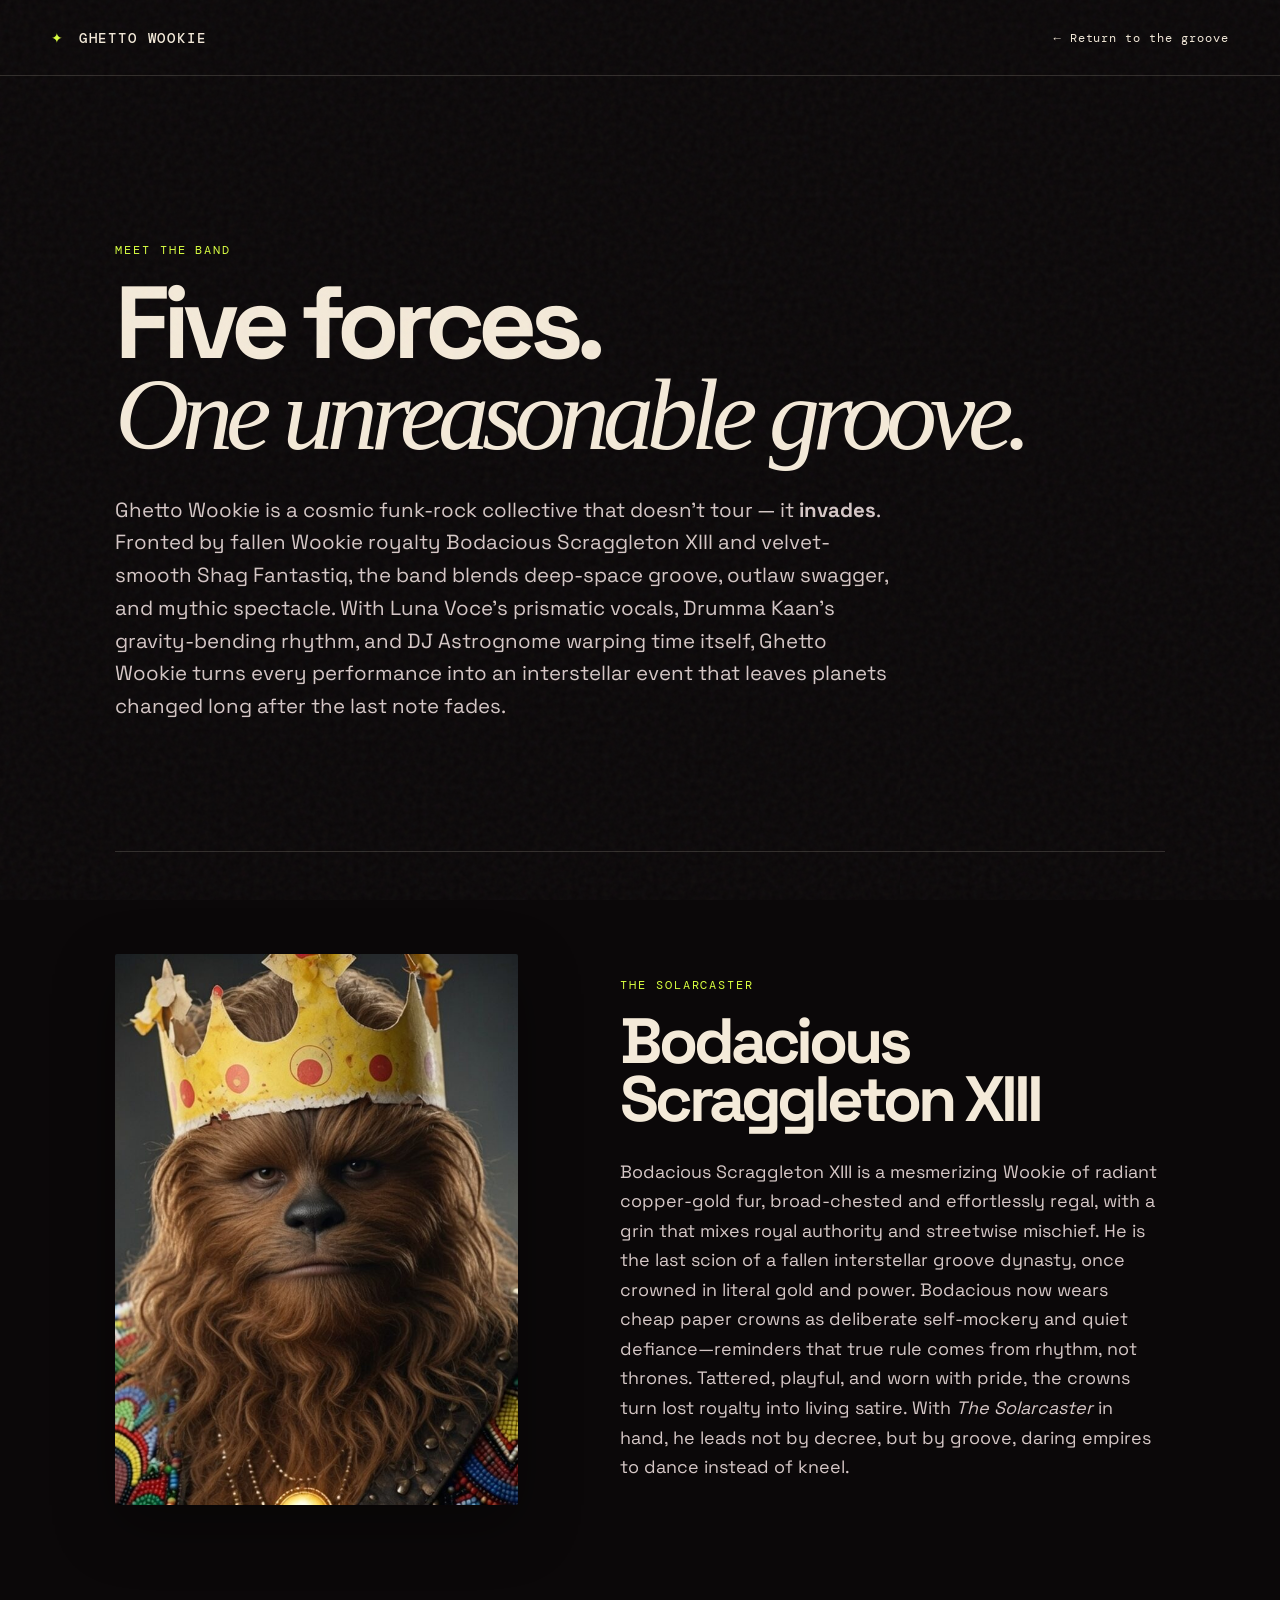
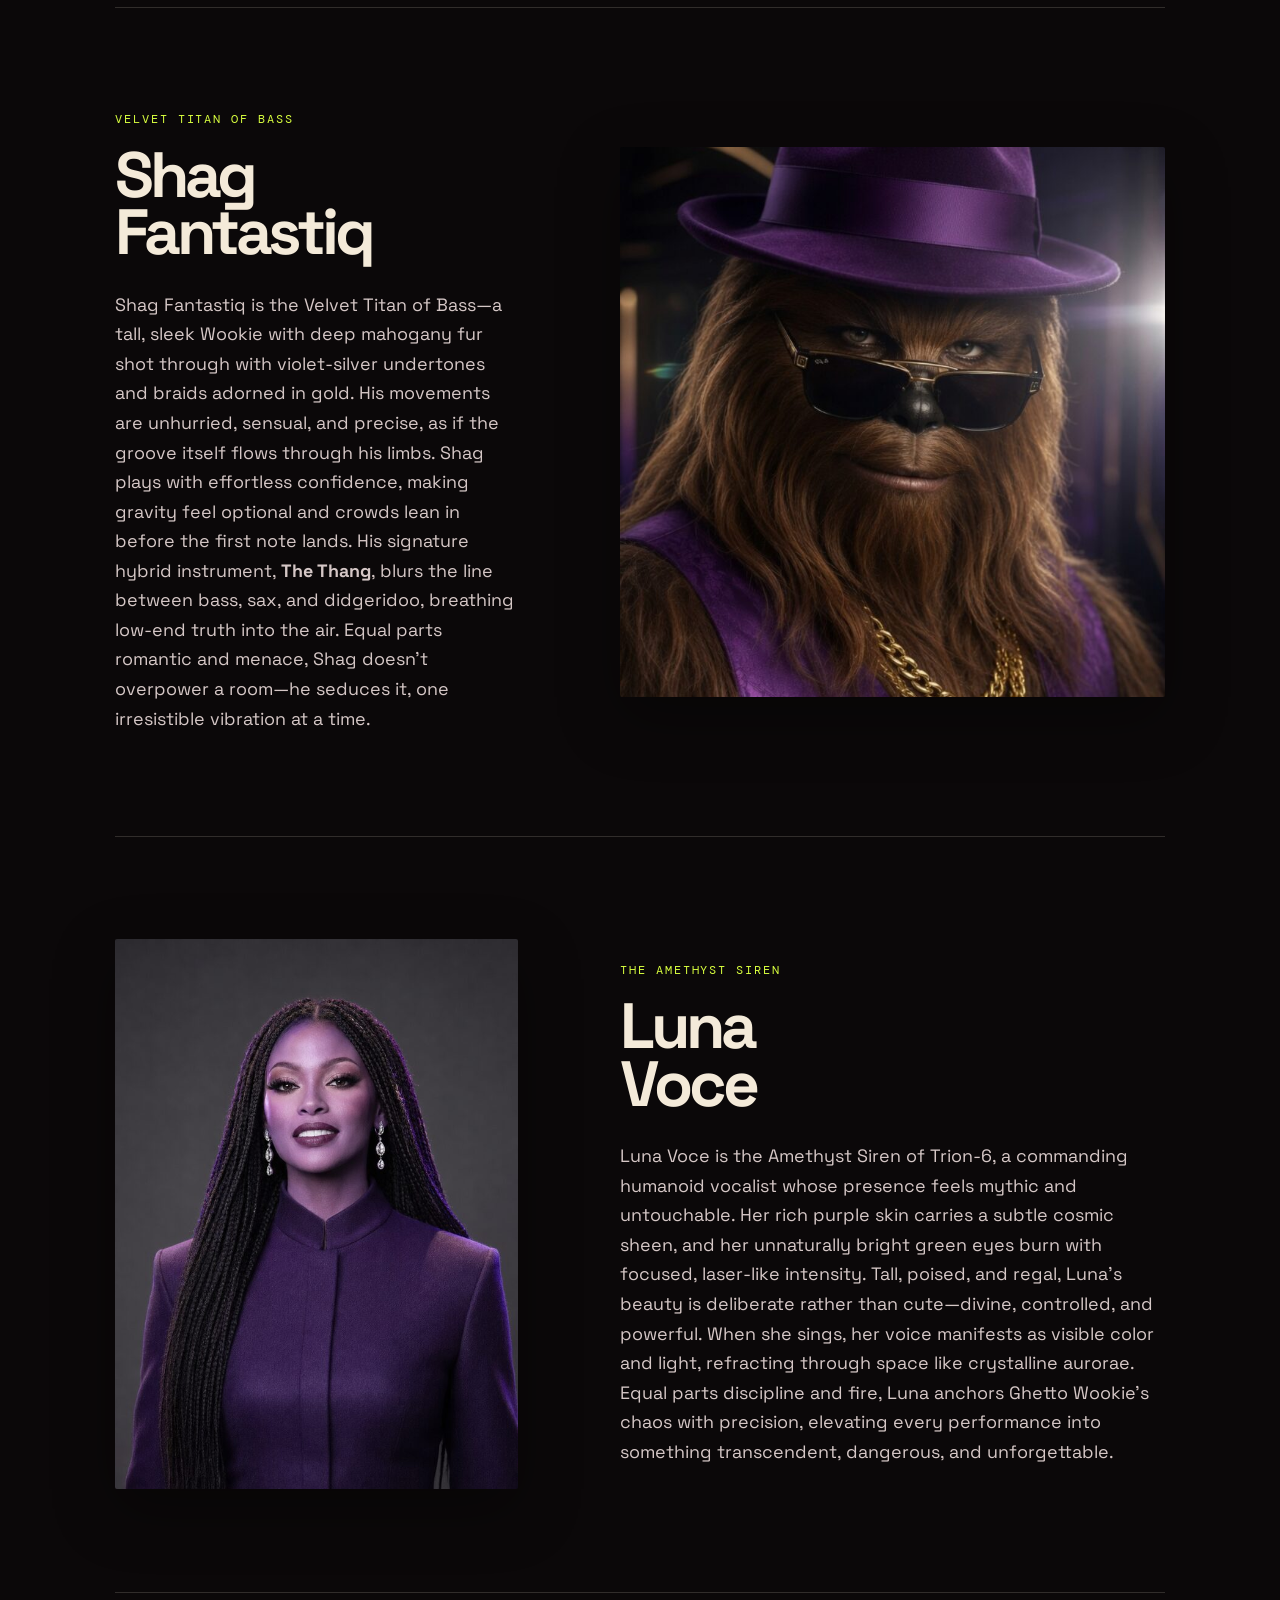
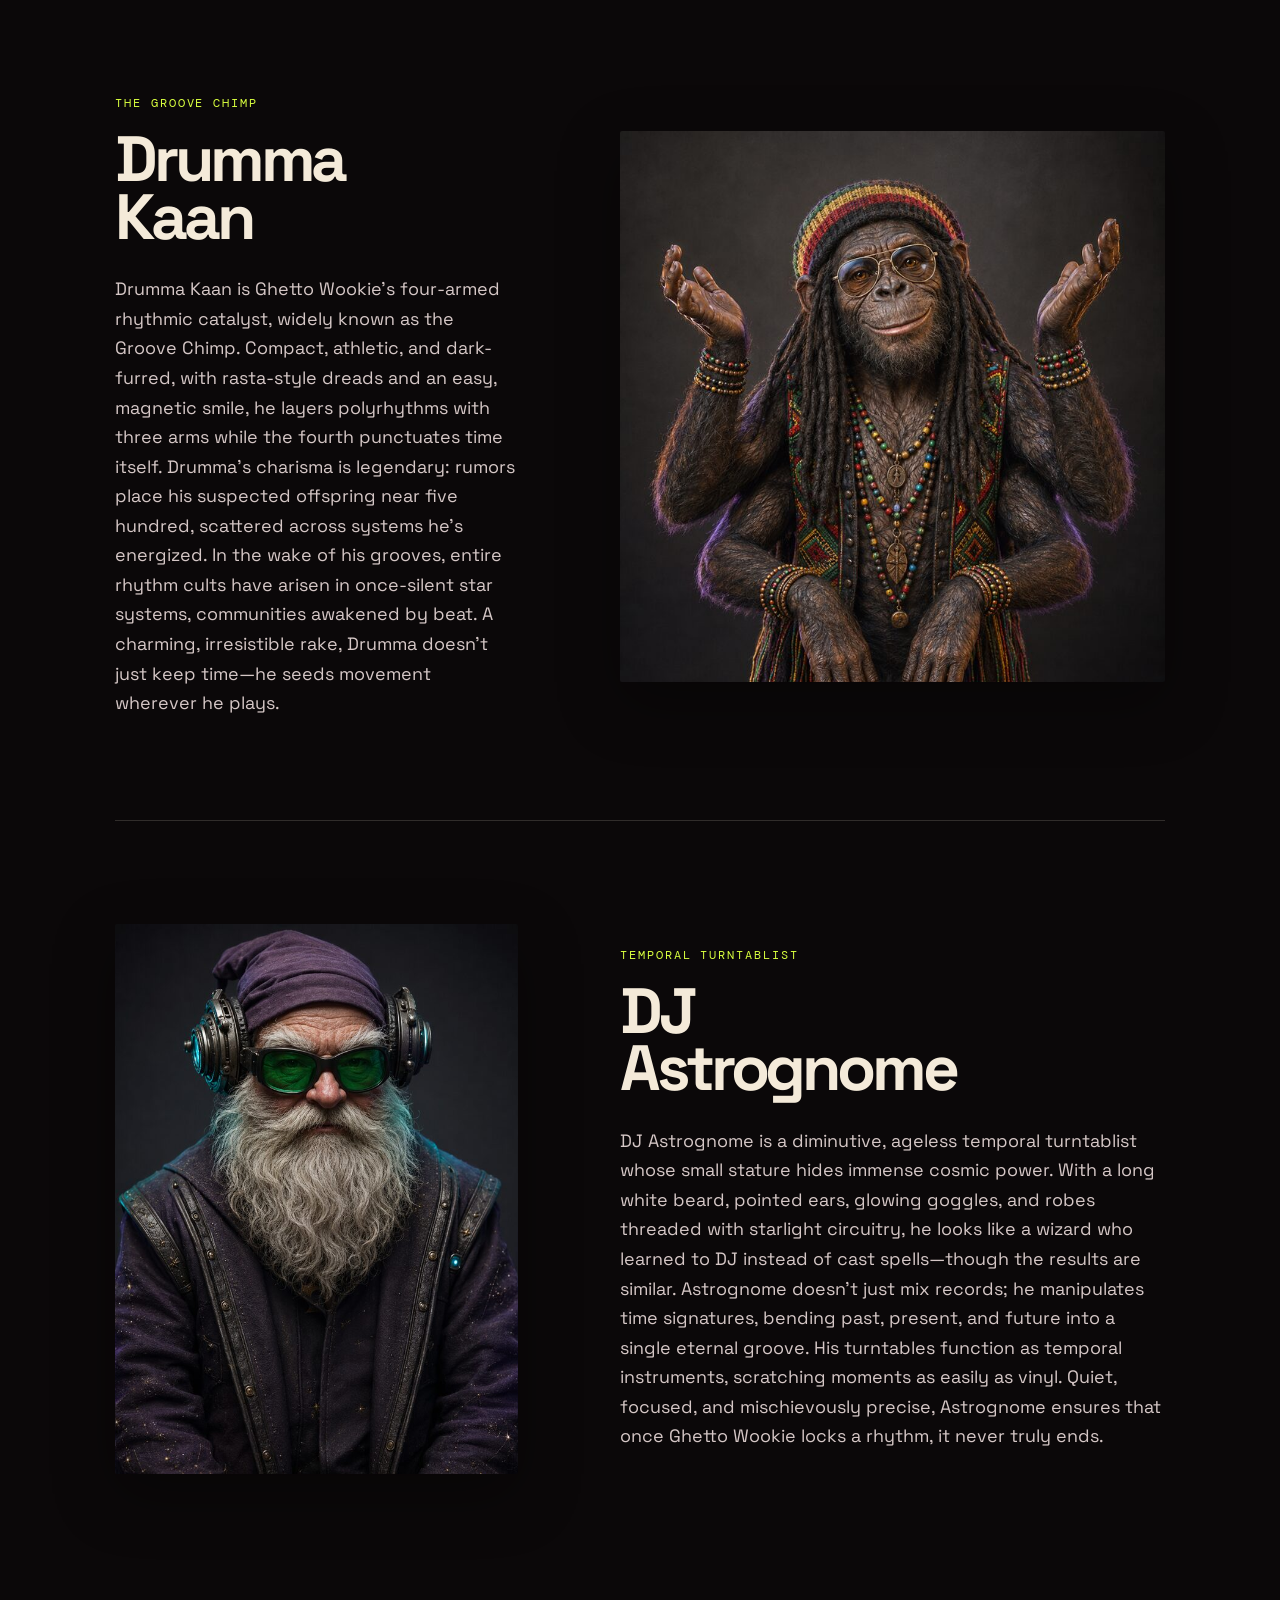
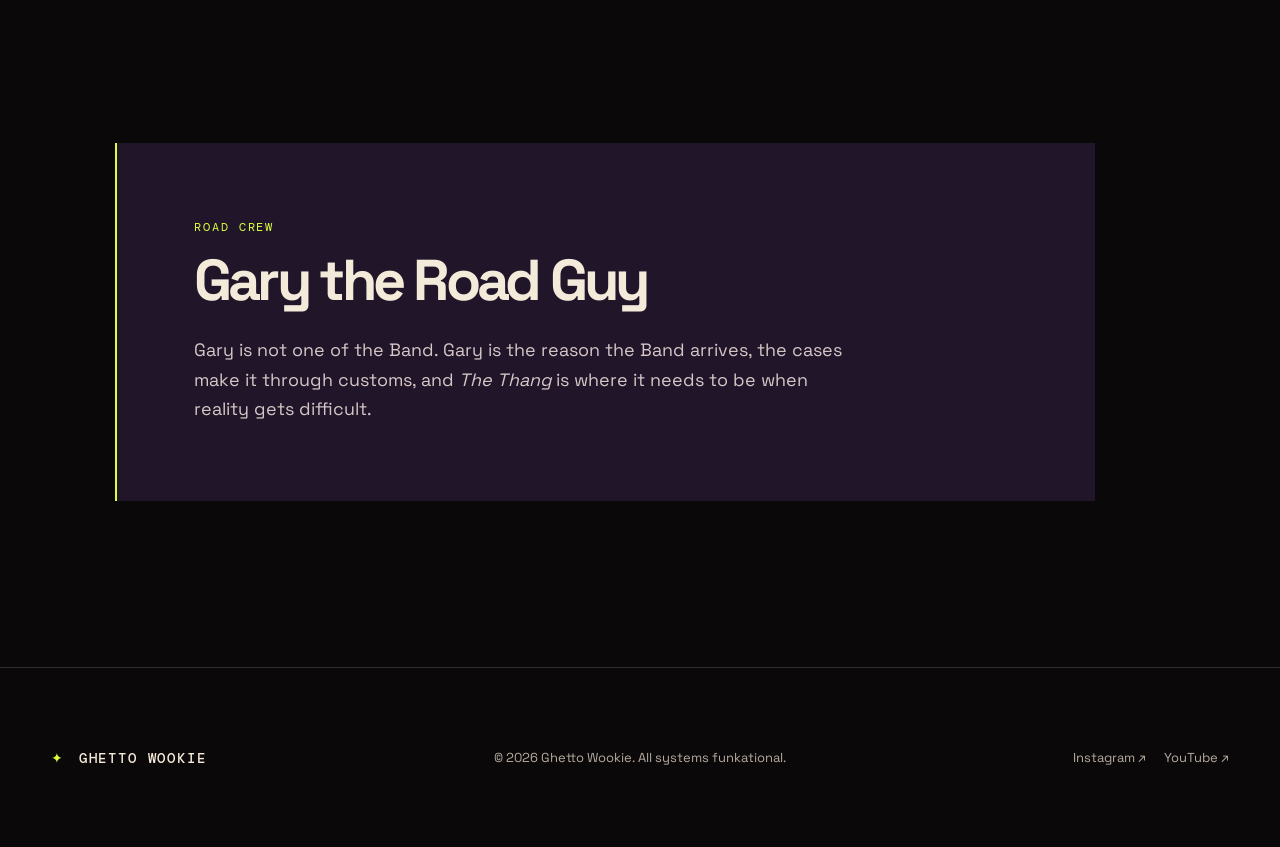
==== about.html @ 82973c7d "Correct The Band terminology on biography page" ====
<!doctype html>
<html lang="en">
<head>
  <meta charset="utf-8">
  <meta name="viewport" content="width=device-width, initial-scale=1">
  <title>Meet the Band | Ghetto Wookie</title>
  <meta name="description" content="The beings, grooves, and improbable logistics behind Ghetto Wookie.">
  <link rel="preconnect" href="https://fonts.googleapis.com">
  <link rel="preconnect" href="https://fonts.gstatic.com" crossorigin>
  <link href="https://fonts.googleapis.com/css2?family=DM+Mono:wght@400;500&family=Space+Grotesk:wght@400;500;600;700&display=swap" rel="stylesheet">
  <link rel="stylesheet" href="css/site.css?v=10">
</head>
<body class="about-page">
  <div class="grain" aria-hidden="true"></div>
  <header class="site-header site-header-solid">
    <a class="wordmark" href="index.html" aria-label="Ghetto Wookie home"><span class="wordmark-star">✦</span> GHETTO WOOKIE</a>
    <a class="back-home" href="index.html">← Return to the groove</a>
  </header>
  <main>
    <section class="about-hero">
      <p class="eyebrow">MEET THE BAND</p>
      <h1>Five forces.<br><em>One unreasonable groove.</em></h1>
      <p>Ghetto Wookie is a cosmic funk-rock collective that doesn’t tour — it <strong>invades</strong>. Fronted by fallen Wookie royalty Bodacious Scraggleton XIII and velvet-smooth Shag Fantastiq, the band blends deep-space groove, outlaw swagger, and mythic spectacle. With Luna Voce’s prismatic vocals, Drumma Kaan’s gravity-bending rhythm, and DJ Astrognome warping time itself, Ghetto Wookie turns every performance into an interstellar event that leaves planets changed long after the last note fades.</p>
    </section>

    <section class="bio-list" aria-label="Band member biographies">
      <article id="bo" class="bio bio-bo">
        <div class="bio-photo" role="img" aria-label="Bodacious Scraggleton XIII"></div>
        <div class="bio-copy"><p class="eyebrow">THE SOLARCASTER</p><h2>Bodacious<br>Scraggleton XIII</h2><p>Bodacious Scraggleton XIII is a mesmerizing Wookie of radiant copper-gold fur, broad-chested and effortlessly regal, with a grin that mixes royal authority and streetwise mischief. He is the last scion of a fallen interstellar groove dynasty, once crowned in literal gold and power. Bodacious now wears cheap paper crowns as deliberate self-mockery and quiet defiance—reminders that true rule comes from rhythm, not thrones. Tattered, playful, and worn with pride, the crowns turn lost royalty into living satire. With <em>The Solarcaster</em> in hand, he leads not by decree, but by groove, daring empires to dance instead of kneel.</p></div>
      </article>
      <article id="shag" class="bio bio-shag">
        <div class="bio-photo" role="img" aria-label="Shag Fantastiq"></div>
        <div class="bio-copy"><p class="eyebrow">VELVET TITAN OF BASS</p><h2>Shag<br>Fantastiq</h2><p>Shag Fantastiq is the Velvet Titan of Bass—a tall, sleek Wookie with deep mahogany fur shot through with violet-silver undertones and braids adorned in gold. His movements are unhurried, sensual, and precise, as if the groove itself flows through his limbs. Shag plays with effortless confidence, making gravity feel optional and crowds lean in before the first note lands. His signature hybrid instrument, <strong>The Thang</strong>, blurs the line between bass, sax, and didgeridoo, breathing low-end truth into the air. Equal parts romantic and menace, Shag doesn’t overpower a room—he seduces it, one irresistible vibration at a time.</p></div>
      </article>
      <article id="luna" class="bio bio-luna">
        <div class="bio-photo" role="img" aria-label="Luna Voce"></div>
        <div class="bio-copy"><p class="eyebrow">THE AMETHYST SIREN</p><h2>Luna<br>Voce</h2><p>Luna Voce is the Amethyst Siren of Trion-6, a commanding humanoid vocalist whose presence feels mythic and untouchable. Her rich purple skin carries a subtle cosmic sheen, and her unnaturally bright green eyes burn with focused, laser-like intensity. Tall, poised, and regal, Luna’s beauty is deliberate rather than cute—divine, controlled, and powerful. When she sings, her voice manifests as visible color and light, refracting through space like crystalline aurorae. Equal parts discipline and fire, Luna anchors Ghetto Wookie’s chaos with precision, elevating every performance into something transcendent, dangerous, and unforgettable.</p></div>
      </article>
      <article id="drumma" class="bio bio-drumma">
        <div class="bio-photo" role="img" aria-label="Drumma Kaan"></div>
        <div class="bio-copy"><p class="eyebrow">THE GROOVE CHIMP</p><h2>Drumma<br>Kaan</h2><p>Drumma Kaan is Ghetto Wookie’s four-armed rhythmic catalyst, widely known as the Groove Chimp. Compact, athletic, and dark-furred, with rasta-style dreads and an easy, magnetic smile, he layers polyrhythms with three arms while the fourth punctuates time itself. Drumma’s charisma is legendary: rumors place his suspected offspring near five hundred, scattered across systems he’s energized. In the wake of his grooves, entire rhythm cults have arisen in once-silent star systems, communities awakened by beat. A charming, irresistible rake, Drumma doesn’t just keep time—he seeds movement wherever he plays.</p></div>
      </article>
      <article id="astrognome" class="bio bio-gnome">
        <div class="bio-photo" role="img" aria-label="DJ Astrognome"></div>
        <div class="bio-copy"><p class="eyebrow">TEMPORAL TURNTABLIST</p><h2>DJ<br>Astrognome</h2><p>DJ Astrognome is a diminutive, ageless temporal turntablist whose small stature hides immense cosmic power. With a long white beard, pointed ears, glowing goggles, and robes threaded with starlight circuitry, he looks like a wizard who learned to DJ instead of cast spells—though the results are similar. Astrognome doesn’t just mix records; he manipulates time signatures, bending past, present, and future into a single eternal groove. His turntables function as temporal instruments, scratching moments as easily as vinyl. Quiet, focused, and mischievously precise, Astrognome ensures that once Ghetto Wookie locks a rhythm, it never truly ends.</p></div>
      </article>
    </section>

    <section id="gary" class="gary-note"><p class="eyebrow">ROAD CREW</p><h2>Gary the Road Guy</h2><p>Gary is not one of the Band. Gary is the reason the Band arrives, the cases make it through customs, and <em>The Thang</em> is where it needs to be when reality gets difficult.</p></section>
  </main>
  <footer><a class="wordmark" href="index.html"><span class="wordmark-star">✦</span> GHETTO WOOKIE</a><p>© 2026 Ghetto Wookie. All systems funkational.</p><div><a href="https://www.instagram.com/ghettowookie/" target="_blank" rel="noreferrer">Instagram ↗</a><a href="https://www.youtube.com/channel/UCMTA7sQMYckZrdn3FC0UUag" target="_blank" rel="noreferrer">YouTube ↗</a></div></footer>
</body></html>
---- css/site.css ----
:root{--ink:#0b0809;--cream:#f4ead9;--acid:#d9ff3f;--violet:#9d64ff;--lilac:#cbb7ed;--gold:#efb73f;--muted:#b5aa9f}*{box-sizing:border-box}html{scroll-behavior:smooth}body{margin:0;background:var(--ink);color:var(--cream);font-family:"Space Grotesk",sans-serif}.grain{position:fixed;inset:0;pointer-events:none;z-index:20;opacity:.13;background-image:url("data:image/svg+xml,%3Csvg viewBox='0 0 180 180' xmlns='http://www.w3.org/2000/svg'%3E%3Cfilter id='n'%3E%3CfeTurbulence type='fractalNoise' baseFrequency='.8' numOctaves='4' stitchTiles='stitch'/%3E%3C/filter%3E%3Crect width='100%25' height='100%25' filter='url(%23n)' opacity='.36'/%3E%3C/svg%3E")}.site-header{height:76px;display:flex;align-items:center;justify-content:space-between;padding:0 clamp(22px,4vw,70px);border-bottom:1px solid rgba(244,234,217,.16);position:absolute;z-index:5;width:100%;top:0}.wordmark{color:var(--cream);font-family:"DM Mono",monospace;font-size:14px;font-weight:500;letter-spacing:.13em;text-decoration:none;white-space:nowrap}.wordmark-star{color:var(--acid);padding-right:4px}.site-nav{display:flex;gap:clamp(18px,3vw,43px);align-items:center}.site-nav a{color:var(--cream);font-size:14px;text-decoration:none}.site-nav a:hover,.site-nav a:focus-visible,.text-link:hover{color:var(--acid)}.site-nav .nav-shop{border:1px solid rgba(244,234,217,.42);border-radius:99px;padding:9px 14px}.menu-toggle{display:none}.hero{height:min(860px,100vh);min-height:680px;position:relative;display:flex;align-items:end;overflow:hidden}.hero-image{position:absolute;inset:0;background-image:url("https://img1.wsimg.com/isteam/ip/06022377-7dc8-4758-977a-d4a525076df2/instudio.png/:/cr=t:0%25,l:0%25,w:100%25,h:100%25/rs=w:1535,m");background-size:cover;background-position:center}.hero-shadow{position:absolute;inset:0;background:linear-gradient(90deg,rgba(8,6,8,.76) 0%,rgba(8,6,8,.46) 35%,rgba(8,6,8,.16) 70%,rgba(8,6,8,.04)),linear-gradient(0deg,rgba(8,6,8,.66),transparent 58%)}.hero-copy{position:relative;z-index:1;max-width:820px;margin:0 clamp(22px,9vw,150px) clamp(100px,11vw,150px)}.eyebrow{font-family:"DM Mono",monospace;font-size:12px;letter-spacing:.16em;color:var(--acid);margin:0 0 20px}.hero h1,.section h2{font-size:clamp(45px,6.2vw,96px);line-height:.94;letter-spacing:-.06em;margin:0}.hero h1 em,.section h2 em{font-family:Georgia,serif;font-weight:400;letter-spacing:-.07em}.hero-deck{max-width:500px;color:#eee3d4;font-size:clamp(16px,1.4vw,20px);line-height:1.55;margin:29px 0}.hero-actions{display:flex;gap:12px;flex-wrap:wrap}.button{font-weight:600;text-decoration:none;font-size:14px;border-radius:99px;padding:14px 21px;display:inline-flex;gap:16px;align-items:center;transition:transform .2s,background .2s}.button:hover{transform:translateY(-3px)}.button-gold{background:var(--acid);color:#101008}.button-ghost{border:1px solid rgba(244,234,217,.64);color:var(--cream)}.hero-foot{z-index:1;position:absolute;bottom:27px;left:clamp(22px,4vw,70px);right:clamp(22px,4vw,70px);font:11px "DM Mono",monospace;letter-spacing:.09em;color:#d7cabc;display:flex;justify-content:space-between}.section{padding:clamp(90px,12vw,185px) clamp(22px,9vw,150px)}.hand{background:#140d18;display:grid;grid-template-columns:minmax(250px,.75fr) minmax(450px,1.25fr);gap:clamp(50px,8vw,130px)}.section-intro{max-width:440px}.section-intro h2{font-size:clamp(43px,4.4vw,72px)}.section-intro>p:last-child{color:var(--muted);font-size:17px;line-height:1.55;margin-top:25px}.member-grid{display:grid;grid-template-columns:repeat(2,minmax(180px,1fr));gap:2px}.member{min-height:212px;padding:21px;background:#24172b;display:flex;flex-direction:column;justify-content:end;transition:background .3s,transform .3s}.member:hover{background:#59367a;transform:translateY(-5px)}.member:nth-child(2){background:#3a281c}.member:nth-child(3){background:#4b3766}.member:nth-child(4){background:#1d473d}.member:nth-child(5){background:#30274a;grid-column:span 2}.member span{font:12px "DM Mono",monospace;letter-spacing:.1em;color:var(--acid);margin-bottom:auto}.member h3{font-size:28px;line-height:.96;letter-spacing:-.055em;margin:0}.member p{margin:10px 0 0;color:#d5c7c6;font-size:14px}.invasion{display:grid;grid-template-columns:minmax(300px,1fr) minmax(300px,1fr);gap:clamp(50px,10vw,160px);align-items:center;background:#e9e2d6;color:#1a1320}.invasion .eyebrow{color:#7253a6}.invasion h2{font-size:clamp(44px,4.8vw,80px)}.invasion-copy>p{font-size:18px;line-height:1.55;max-width:510px}.invasion-art{aspect-ratio:1;background:radial-gradient(circle at center,#ad74fb 0 4%,transparent 4.4%),radial-gradient(circle at center,#1a1320 0 24%,#4b276b 24.4% 25%,transparent 25.4%),#1a1320;position:relative;border-radius:50%;display:grid;place-items:center;box-shadow:inset 0 0 0 20px #7253a6}.invasion-art span{color:var(--cream);font:700 clamp(60px,9vw,140px)/1 "DM Mono",monospace;letter-spacing:-.18em;z-index:1}.orbit{position:absolute;border:1px solid var(--acid);border-radius:50%;inset:13%;transform:rotate(-28deg)}.orbit:after{content:"";position:absolute;width:13px;height:13px;background:var(--acid);border-radius:50%;top:13%;right:3%}.orbit-two{inset:28%;transform:rotate(47deg);border-color:#f0b34c}.dates{margin:36px 0 25px;border-top:1px solid #bcb3a8}.dates div{padding:13px 0;border-bottom:1px solid #bcb3a8;display:flex;gap:25px}.dates b{font:12px "DM Mono",monospace;letter-spacing:.08em;color:#7253a6;min-width:64px}.text-link{color:inherit;font-weight:700;text-decoration:none}.text-link span{color:#7253a6;margin-left:8px}.transmission{text-align:center;background:radial-gradient(circle at 50% 0,#40215c,transparent 48%),#0b0809;padding-block:clamp(105px,15vw,220px)}.transmission blockquote{font-size:clamp(38px,5vw,79px);letter-spacing:-.06em;line-height:1;margin:0 auto 23px;max-width:1000px}.transmission blockquote em{font-family:Georgia,serif;font-weight:400}.quote-source{font:12px "DM Mono",monospace;letter-spacing:.12em;color:var(--muted);margin:0 0 37px}footer{min-height:180px;border-top:1px solid rgba(244,234,217,.16);padding:38px clamp(22px,4vw,70px);display:flex;justify-content:space-between;align-items:center;gap:20px}footer p,footer a:not(.wordmark){font-size:13px;color:var(--muted);text-decoration:none}footer div{display:flex;gap:18px}@media (max-width:760px){.site-header{height:65px}.menu-toggle{display:block;background:transparent;color:var(--cream);border:0;text-transform:uppercase;font:12px "DM Mono",monospace;letter-spacing:.1em}.site-nav{display:none;position:absolute;top:65px;left:0;right:0;padding:25px;background:#17101b;border-bottom:1px solid rgba(244,234,217,.18);flex-direction:column;align-items:flex-start;gap:22px}.site-nav.open{display:flex}.hero{min-height:640px;height:100svh}.hero-image{background-position:58% center}.hero-copy{margin-bottom:96px}.hero-foot{bottom:22px}.hero-foot span:last-child{display:none}.hand,.invasion{grid-template-columns:1fr}.member-grid{grid-template-columns:1fr 1fr}.invasion-art{width:min(83vw,420px);justify-self:center}.section{padding-block:88px}footer{align-items:flex-start;flex-direction:column;gap:11px}.hero h1{font-size:clamp(43px,12.5vw,66px)}}
/* Tighter hero for the rebuilt canonical band portrait. */
.hero{height:clamp(550px,72svh,690px);min-height:550px}.hero-copy{margin-bottom:clamp(78px,9vw,112px)}.member span{display:none}.member{justify-content:flex-end}.member h3{margin-top:auto}@media (max-width:760px){.hero{height:74svh;min-height:540px}.hero-copy{margin-bottom:80px}}

/* Magazine-portrait treatment for the Hand. Temporary source crops will be replaced by the finalized canonical portrait set. */
.member{padding:0;min-height:300px;background:#1c151e!important;overflow:hidden}.member .portrait{height:210px;background-image:linear-gradient(0deg,rgba(11,8,9,.05),rgba(11,8,9,.05)),url("https://img1.wsimg.com/isteam/ip/06022377-7dc8-4758-977a-d4a525076df2/instudio.png/:/cr=t:0%25,l:0%25,w:100%25,h:100%25/rs=w:1535,m");background-size:500% auto;background-repeat:no-repeat;border-bottom:1px solid rgba(244,234,217,.14);filter:saturate(.9) contrast(1.07);transition:transform .35s}.member:hover .portrait{transform:scale(1.035)}.member h3,.member p{padding:0 20px}.member h3{margin:18px 0 0}.member p{margin:8px 0 20px}.member-shag .portrait{background-image:linear-gradient(0deg,rgba(11,8,9,.05),rgba(11,8,9,.05)),url("../assets/images/members/shag-fantastiq.jpg");background-size:cover;background-position:center}.member-bo .portrait{background-image:linear-gradient(0deg,rgba(11,8,9,.05),rgba(11,8,9,.05)),url("../assets/images/members/bodacious-scraggleton.jpg");background-size:cover;background-position:center}.member-luna .portrait{background-image:linear-gradient(0deg,rgba(11,8,9,.05),rgba(11,8,9,.05)),url("../assets/images/members/luna-voce.jpg");background-size:cover;background-position:center}.member-drumma .portrait{background-image:linear-gradient(0deg,rgba(11,8,9,.05),rgba(11,8,9,.05)),url("../assets/images/members/drumma-kaan.jpg");background-size:cover;background-position:center}.member-gnome .portrait{background-image:linear-gradient(0deg,rgba(11,8,9,.05),rgba(11,8,9,.05)),url("../assets/images/members/dj-astrognome.jpg");background-size:cover;background-position:center}@media(max-width:760px){.member{min-height:250px}.member .portrait{height:155px}}

/* Composition refinements. */
.member .portrait{filter:saturate(.96) contrast(1.04)}.member-shag .portrait{background-position:center 35%}.member-bo .portrait{background-position:center 34%}.member-luna .portrait{background-position:center 35%}.member-drumma .portrait{background-position:center 32%}.member-gnome .portrait{background-position:center 32%}

/* Gary does not join the Hand; he keeps it moving. */
.member:nth-child(5){grid-column:span 1!important}.member-gary .portrait{background-image:linear-gradient(0deg,rgba(11,8,9,.08),rgba(11,8,9,.08)),url("../assets/images/members/gary-road-guy.jpg");background-size:cover;background-position:center 28%}

.member-grid{grid-auto-flow:row dense}

@media (min-width:761px){.member-gnome{grid-column:1;grid-row:3}.member-gary{grid-column:2;grid-row:3}}

/* Meet the Hand editorial biography page. */
.site-header-solid{position:relative;background:#0b0809}.back-home{color:var(--cream);font:12px "DM Mono",monospace;letter-spacing:.08em;text-decoration:none}.back-home:hover{color:var(--acid)}.about-page{background:#0b0809}.about-hero{padding:clamp(95px,13vw,175px) clamp(22px,9vw,150px) clamp(78px,10vw,130px);max-width:1150px}.about-hero h1{font-size:clamp(52px,8vw,124px);line-height:.88;letter-spacing:-.07em;margin:0}.about-hero h1 em{font-family:Georgia,serif;font-weight:400}.about-hero>p:last-child{max-width:780px;color:#d5c7c6;font-size:clamp(17px,1.6vw,22px);line-height:1.6;margin:34px 0 0}.bio-list{padding:0 clamp(22px,9vw,150px) clamp(90px,13vw,180px)}.bio{display:grid;grid-template-columns:minmax(260px,.85fr) minmax(300px,1.15fr);gap:clamp(40px,8vw,130px);align-items:center;padding:clamp(54px,8vw,112px) 0;border-top:1px solid rgba(244,234,217,.16);scroll-margin-top:24px}.bio:nth-child(even) .bio-photo{order:2}.bio-photo{min-height:clamp(340px,43vw,610px);background-size:cover;background-position:center 32%;border-radius:2px;box-shadow:0 20px 60px rgba(0,0,0,.35)}.bio-bo .bio-photo{background-image:url("../assets/images/members/bodacious-scraggleton.jpg");background-position:center 30%}.bio-shag .bio-photo{background-image:url("../assets/images/members/shag-fantastiq.jpg");background-position:center 32%}.bio-luna .bio-photo{background-image:url("../assets/images/members/luna-voce.jpg");background-position:center 34%}.bio-drumma .bio-photo{background-image:url("../assets/images/members/drumma-kaan.jpg");background-position:center 28%}.bio-gnome .bio-photo{background-image:url("../assets/images/members/dj-astrognome.jpg");background-position:center 29%}.bio-copy{max-width:660px}.bio-copy h2,.gary-note h2{font-size:clamp(44px,5vw,82px);line-height:.9;letter-spacing:-.065em;margin:0}.bio-copy>p:last-child,.gary-note>p:last-child{color:#d5c7c6;font-size:clamp(16px,1.4vw,20px);line-height:1.65;margin:28px 0 0}.gary-note{margin:0 clamp(22px,9vw,150px) clamp(90px,13vw,180px);padding:clamp(42px,6vw,80px);background:#21152a;border-left:2px solid var(--acid);max-width:980px}.gary-note h2{font-size:clamp(38px,4.5vw,68px)}.gary-note>p:last-child{max-width:650px}@media(max-width:760px){.site-header-solid{height:65px}.about-hero{padding-top:78px}.bio{grid-template-columns:1fr;gap:28px}.bio:nth-child(even) .bio-photo{order:0}.bio-photo{min-height:390px}.bio-copy h2{font-size:52px}.back-home{font-size:10px}}

.portrait-link{display:block;color:inherit;text-decoration:none}
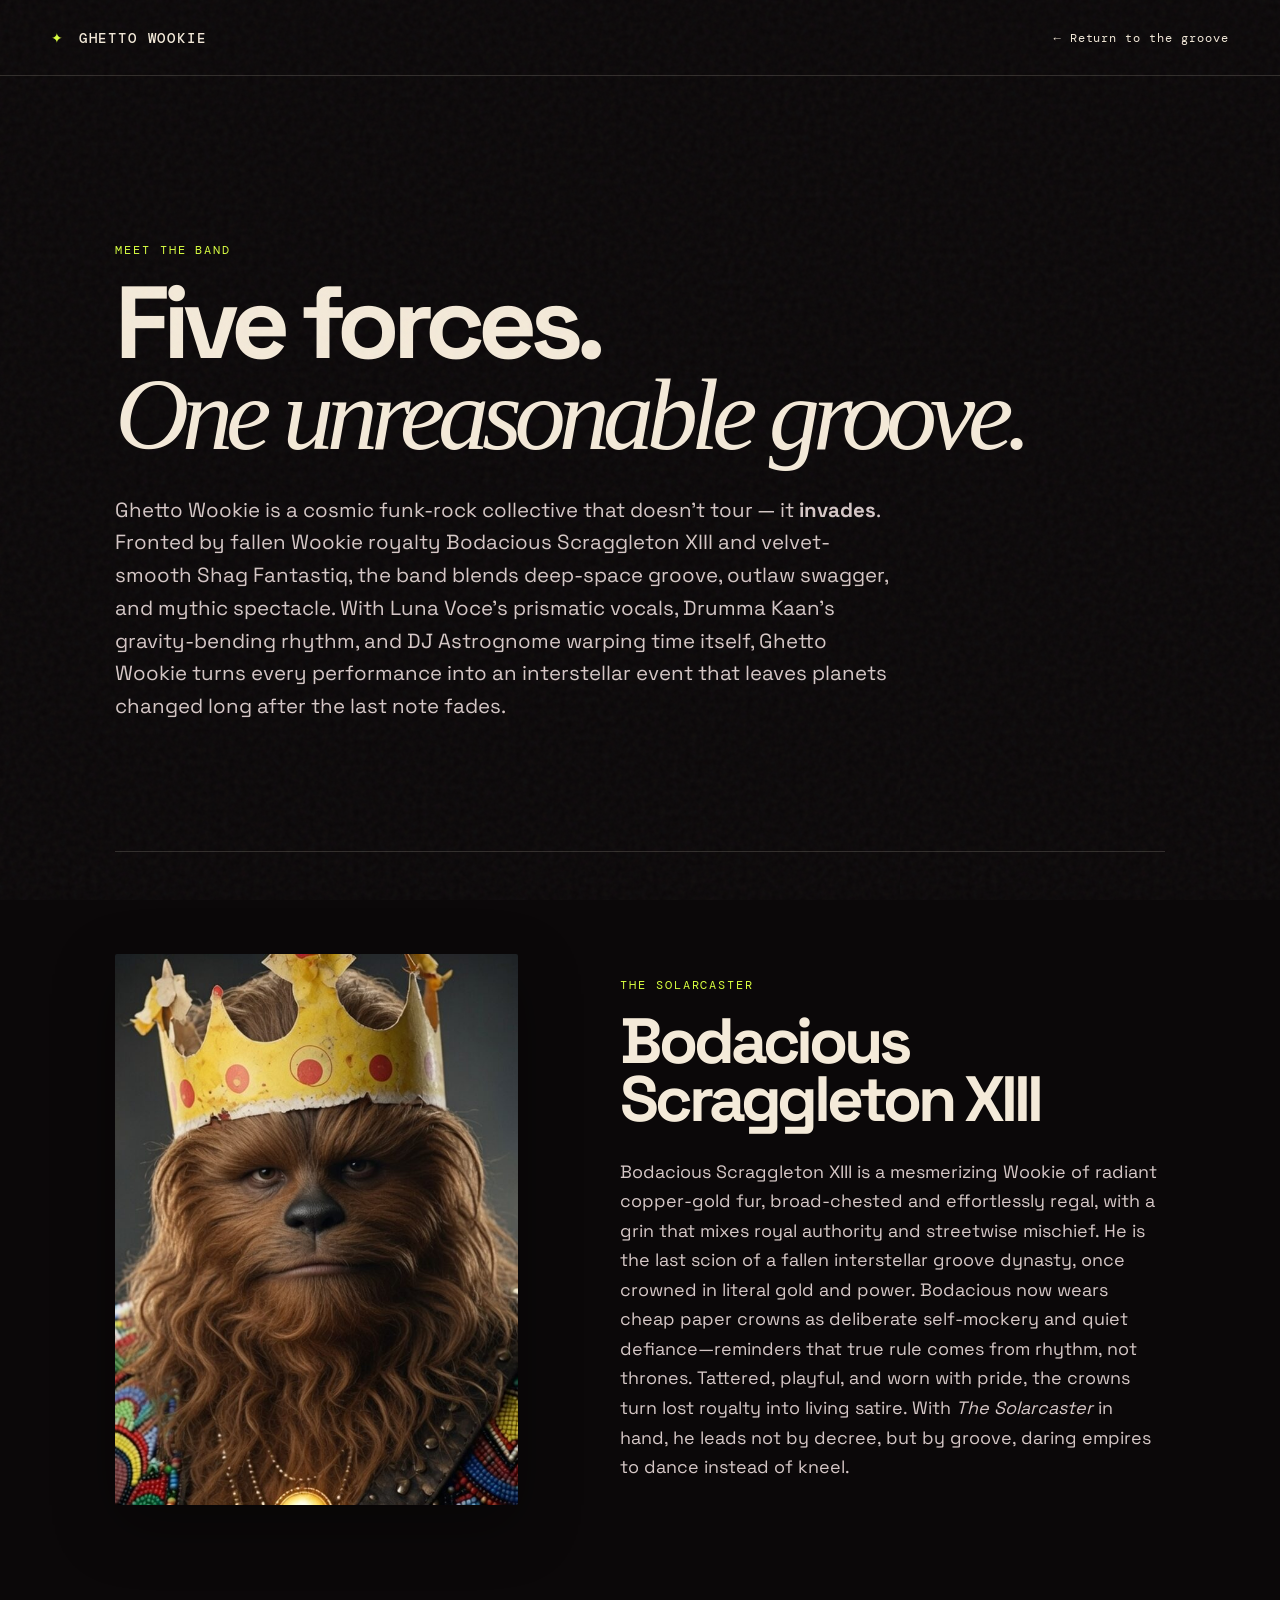
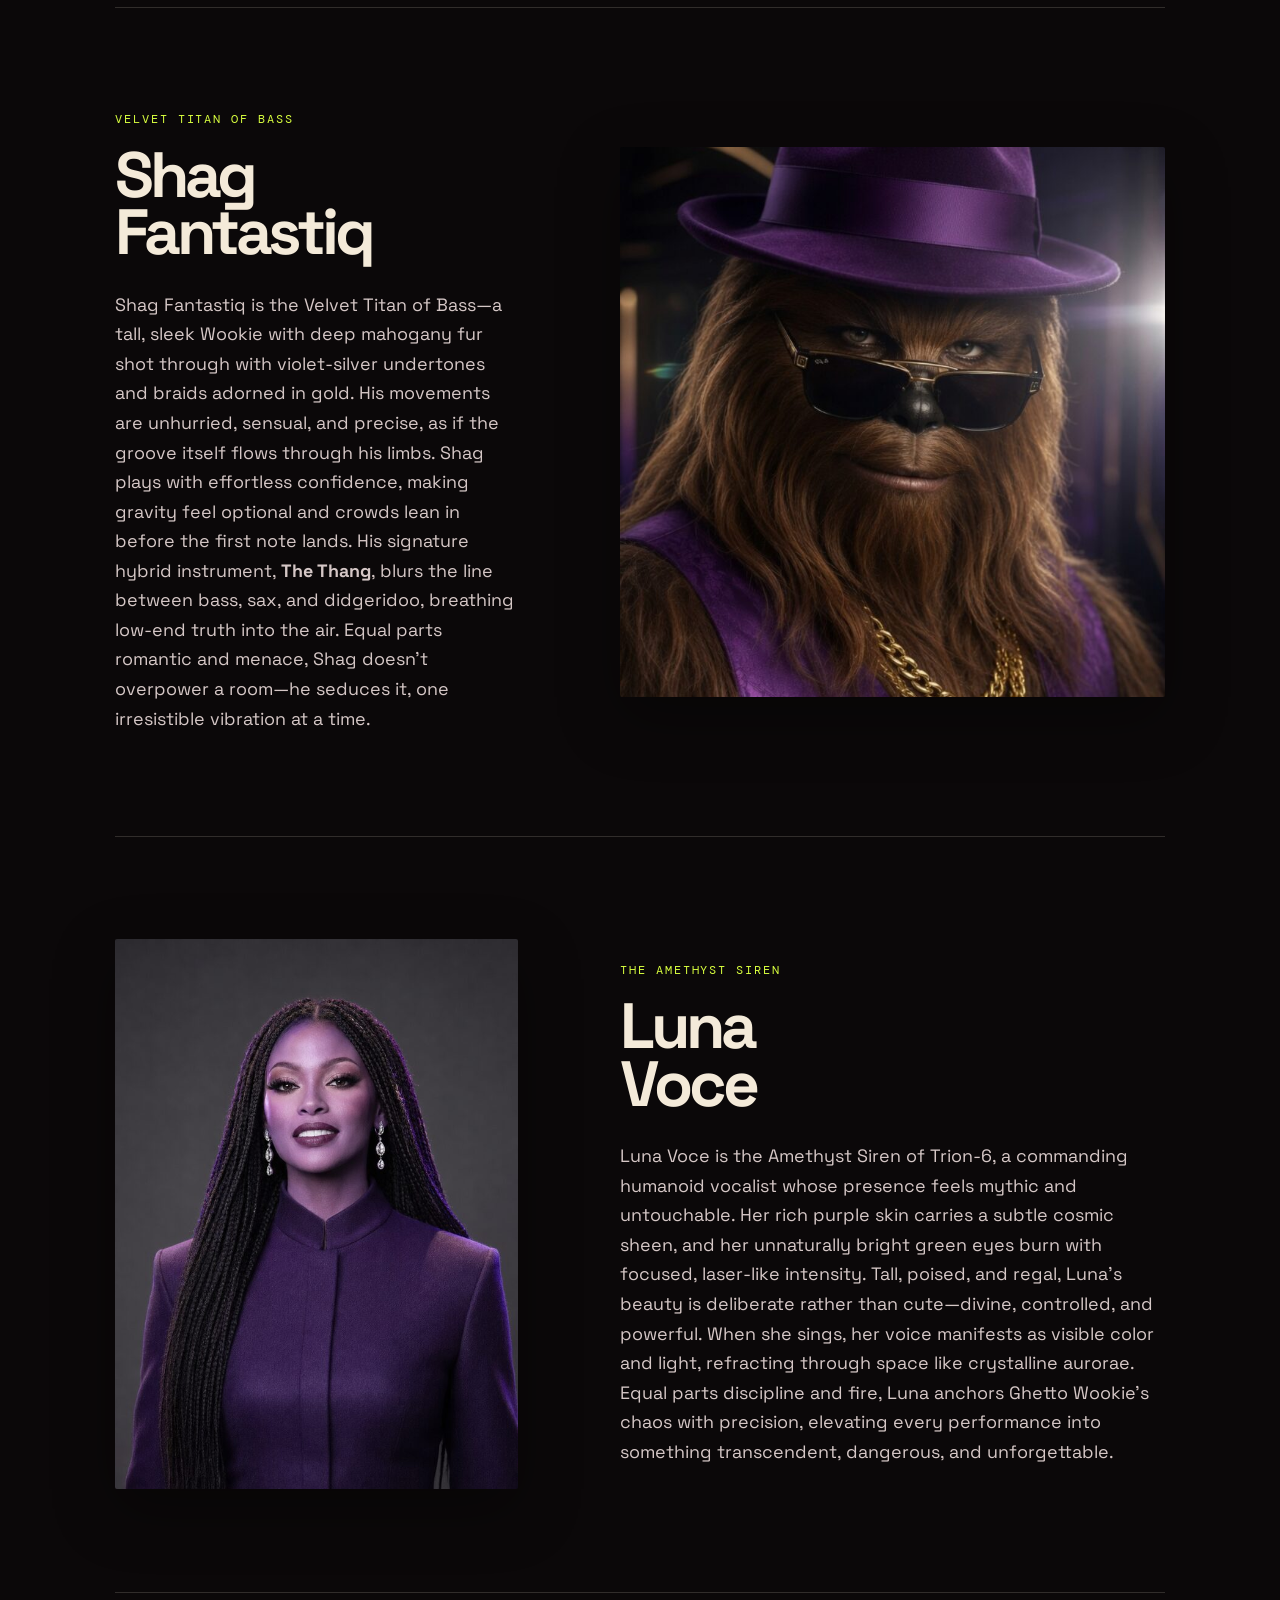
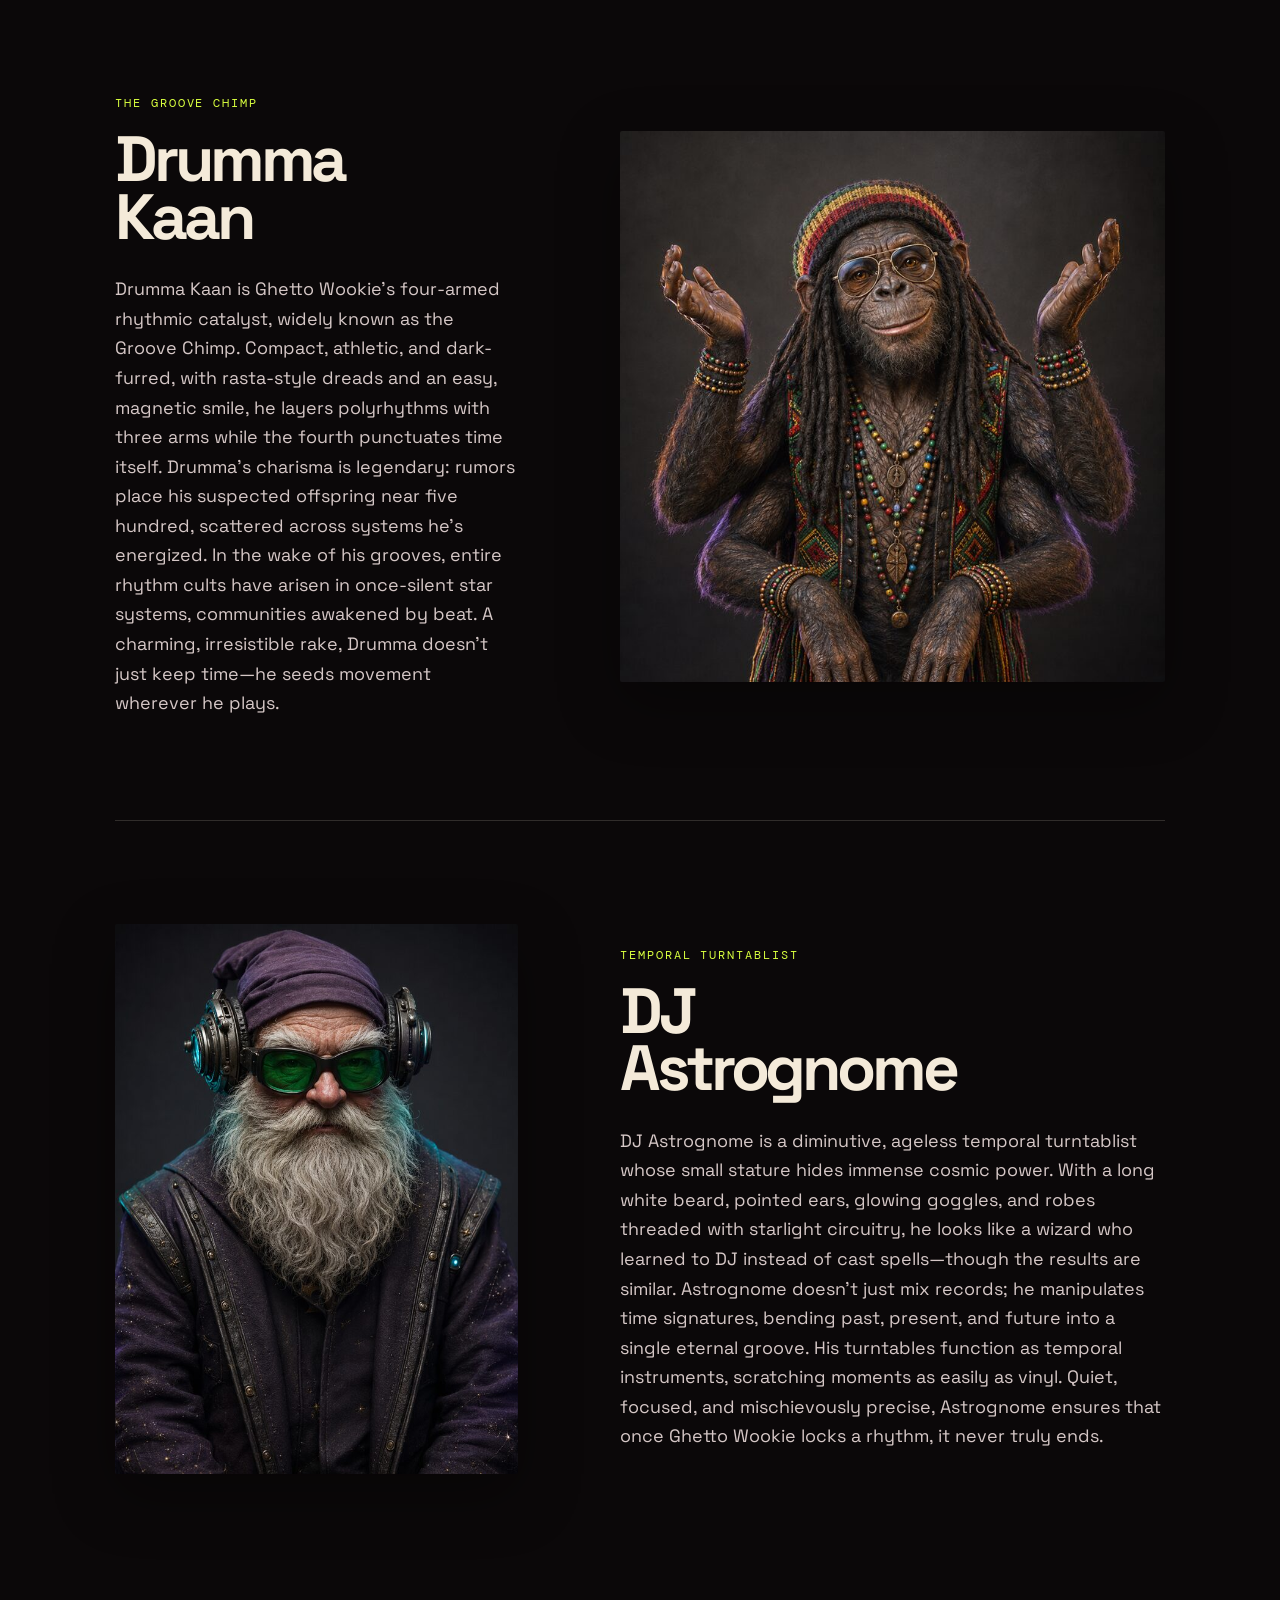
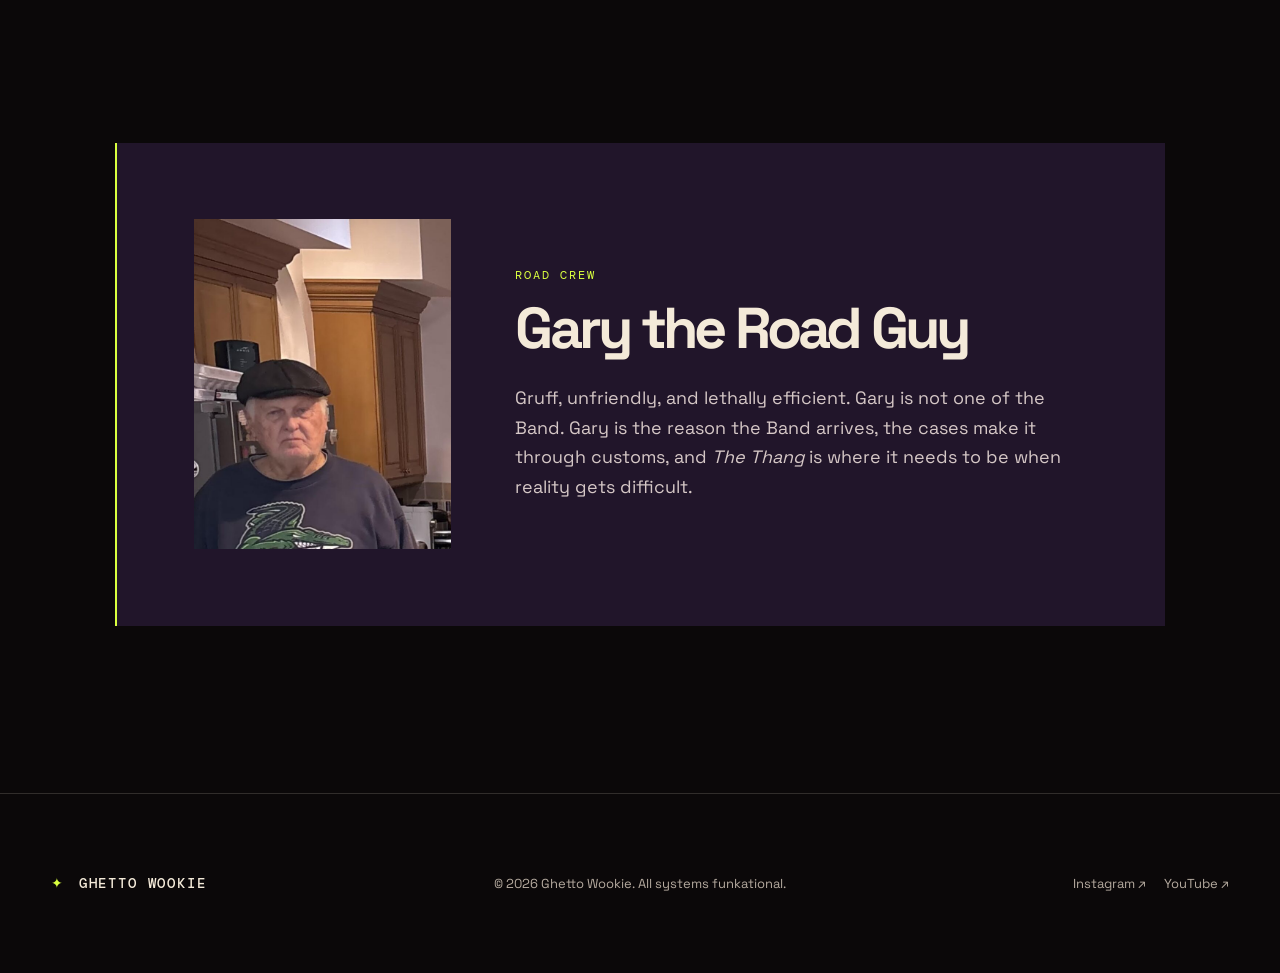
==== commit f81d0656: "Feature Gary in the biography page" ====
--- a/about.html
+++ b/about.html
@@ -8,7 +8,7 @@
   <link rel="preconnect" href="https://fonts.googleapis.com">
   <link rel="preconnect" href="https://fonts.gstatic.com" crossorigin>
   <link href="https://fonts.googleapis.com/css2?family=DM+Mono:wght@400;500&family=Space+Grotesk:wght@400;500;600;700&display=swap" rel="stylesheet">
-  <link rel="stylesheet" href="css/site.css?v=10">
+  <link rel="stylesheet" href="css/site.css?v=13">
 </head>
 <body class="about-page">
   <div class="grain" aria-hidden="true"></div>
@@ -46,7 +46,7 @@
       </article>
     </section>
 
-    <section id="gary" class="gary-note"><p class="eyebrow">ROAD CREW</p><h2>Gary the Road Guy</h2><p>Gary is not one of the Band. Gary is the reason the Band arrives, the cases make it through customs, and <em>The Thang</em> is where it needs to be when reality gets difficult.</p></section>
+    <section id="gary" class="gary-note"><div class="gary-photo" role="img" aria-label="Gary the Road Guy"></div><div class="gary-copy"><p class="eyebrow">ROAD CREW</p><h2>Gary the Road Guy</h2><p>Gruff, unfriendly, and lethally efficient. Gary is not one of the Band. Gary is the reason the Band arrives, the cases make it through customs, and <em>The Thang</em> is where it needs to be when reality gets difficult.</p></div></section>
   </main>
   <footer><a class="wordmark" href="index.html"><span class="wordmark-star">✦</span> GHETTO WOOKIE</a><p>© 2026 Ghetto Wookie. All systems funkational.</p><div><a href="https://www.instagram.com/ghettowookie/" target="_blank" rel="noreferrer">Instagram ↗</a><a href="https://www.youtube.com/channel/UCMTA7sQMYckZrdn3FC0UUag" target="_blank" rel="noreferrer">YouTube ↗</a></div></footer>
 </body></html>
--- a/css/site.css
+++ b/css/site.css
@@ -19,3 +19,10 @@
 .site-header-solid{position:relative;background:#0b0809}.back-home{color:var(--cream);font:12px "DM Mono",monospace;letter-spacing:.08em;text-decoration:none}.back-home:hover{color:var(--acid)}.about-page{background:#0b0809}.about-hero{padding:clamp(95px,13vw,175px) clamp(22px,9vw,150px) clamp(78px,10vw,130px);max-width:1150px}.about-hero h1{font-size:clamp(52px,8vw,124px);line-height:.88;letter-spacing:-.07em;margin:0}.about-hero h1 em{font-family:Georgia,serif;font-weight:400}.about-hero>p:last-child{max-width:780px;color:#d5c7c6;font-size:clamp(17px,1.6vw,22px);line-height:1.6;margin:34px 0 0}.bio-list{padding:0 clamp(22px,9vw,150px) clamp(90px,13vw,180px)}.bio{display:grid;grid-template-columns:minmax(260px,.85fr) minmax(300px,1.15fr);gap:clamp(40px,8vw,130px);align-items:center;padding:clamp(54px,8vw,112px) 0;border-top:1px solid rgba(244,234,217,.16);scroll-margin-top:24px}.bio:nth-child(even) .bio-photo{order:2}.bio-photo{min-height:clamp(340px,43vw,610px);background-size:cover;background-position:center 32%;border-radius:2px;box-shadow:0 20px 60px rgba(0,0,0,.35)}.bio-bo .bio-photo{background-image:url("../assets/images/members/bodacious-scraggleton.jpg");background-position:center 30%}.bio-shag .bio-photo{background-image:url("../assets/images/members/shag-fantastiq.jpg");background-position:center 32%}.bio-luna .bio-photo{background-image:url("../assets/images/members/luna-voce.jpg");background-position:center 34%}.bio-drumma .bio-photo{background-image:url("../assets/images/members/drumma-kaan.jpg");background-position:center 28%}.bio-gnome .bio-photo{background-image:url("../assets/images/members/dj-astrognome.jpg");background-position:center 29%}.bio-copy{max-width:660px}.bio-copy h2,.gary-note h2{font-size:clamp(44px,5vw,82px);line-height:.9;letter-spacing:-.065em;margin:0}.bio-copy>p:last-child,.gary-note>p:last-child{color:#d5c7c6;font-size:clamp(16px,1.4vw,20px);line-height:1.65;margin:28px 0 0}.gary-note{margin:0 clamp(22px,9vw,150px) clamp(90px,13vw,180px);padding:clamp(42px,6vw,80px);background:#21152a;border-left:2px solid var(--acid);max-width:980px}.gary-note h2{font-size:clamp(38px,4.5vw,68px)}.gary-note>p:last-child{max-width:650px}@media(max-width:760px){.site-header-solid{height:65px}.about-hero{padding-top:78px}.bio{grid-template-columns:1fr;gap:28px}.bio:nth-child(even) .bio-photo{order:0}.bio-photo{min-height:390px}.bio-copy h2{font-size:52px}.back-home{font-size:10px}}
 
 .portrait-link{display:block;color:inherit;text-decoration:none}
+
+.legal-video{width:min(850px,100%);aspect-ratio:16/9;margin:0 auto 34px;border:1px solid rgba(244,234,217,.24);box-shadow:0 18px 60px rgba(0,0,0,.35);background:#000}.legal-video iframe{width:100%;height:100%;display:block;border:0}
+
+/* Solar gold buttons and the real Ghetto Wookie tour mark. */
+.button-gold{background:#f3a237;color:#170d12;box-shadow:0 8px 24px rgba(243,162,55,.22)}.button-gold:hover{background:#ffc367}.tour-logo{background:#09070b url("../assets/images/ghetto-wookie-logo.jpg") center/cover no-repeat;border-radius:4px;box-shadow:0 20px 58px rgba(0,0,0,.34)}.tour-logo .orbit,.tour-logo span{display:none}
+
+.gary-note{display:grid;grid-template-columns:minmax(200px,.62fr) minmax(280px,1.38fr);gap:clamp(28px,5vw,70px);align-items:center;max-width:1100px}.gary-photo{min-height:330px;background:url("../assets/images/members/gary-road-guy.jpg") center 28%/cover no-repeat}.gary-copy>p:last-child{color:#d5c7c6;font-size:clamp(16px,1.4vw,20px);line-height:1.65;margin:28px 0 0}@media(max-width:760px){.gary-note{grid-template-columns:1fr}.gary-photo{min-height:390px}}
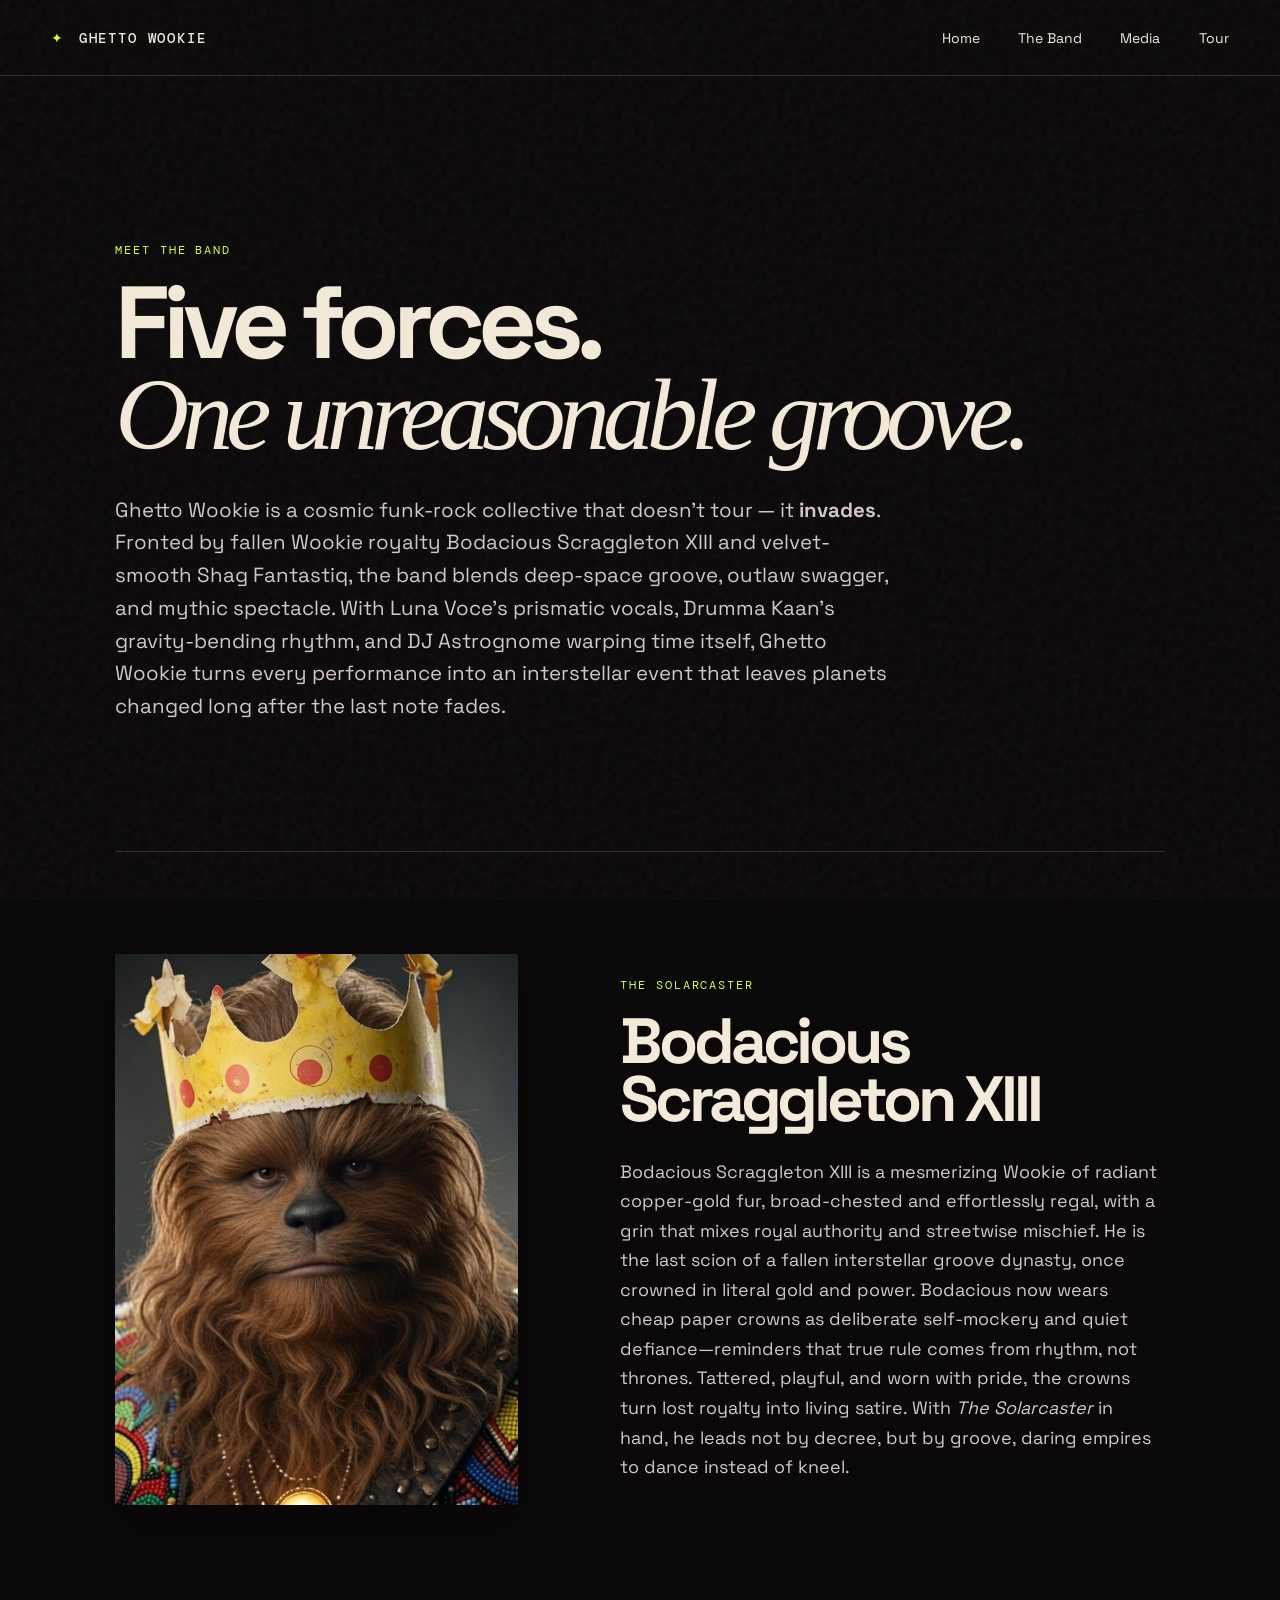
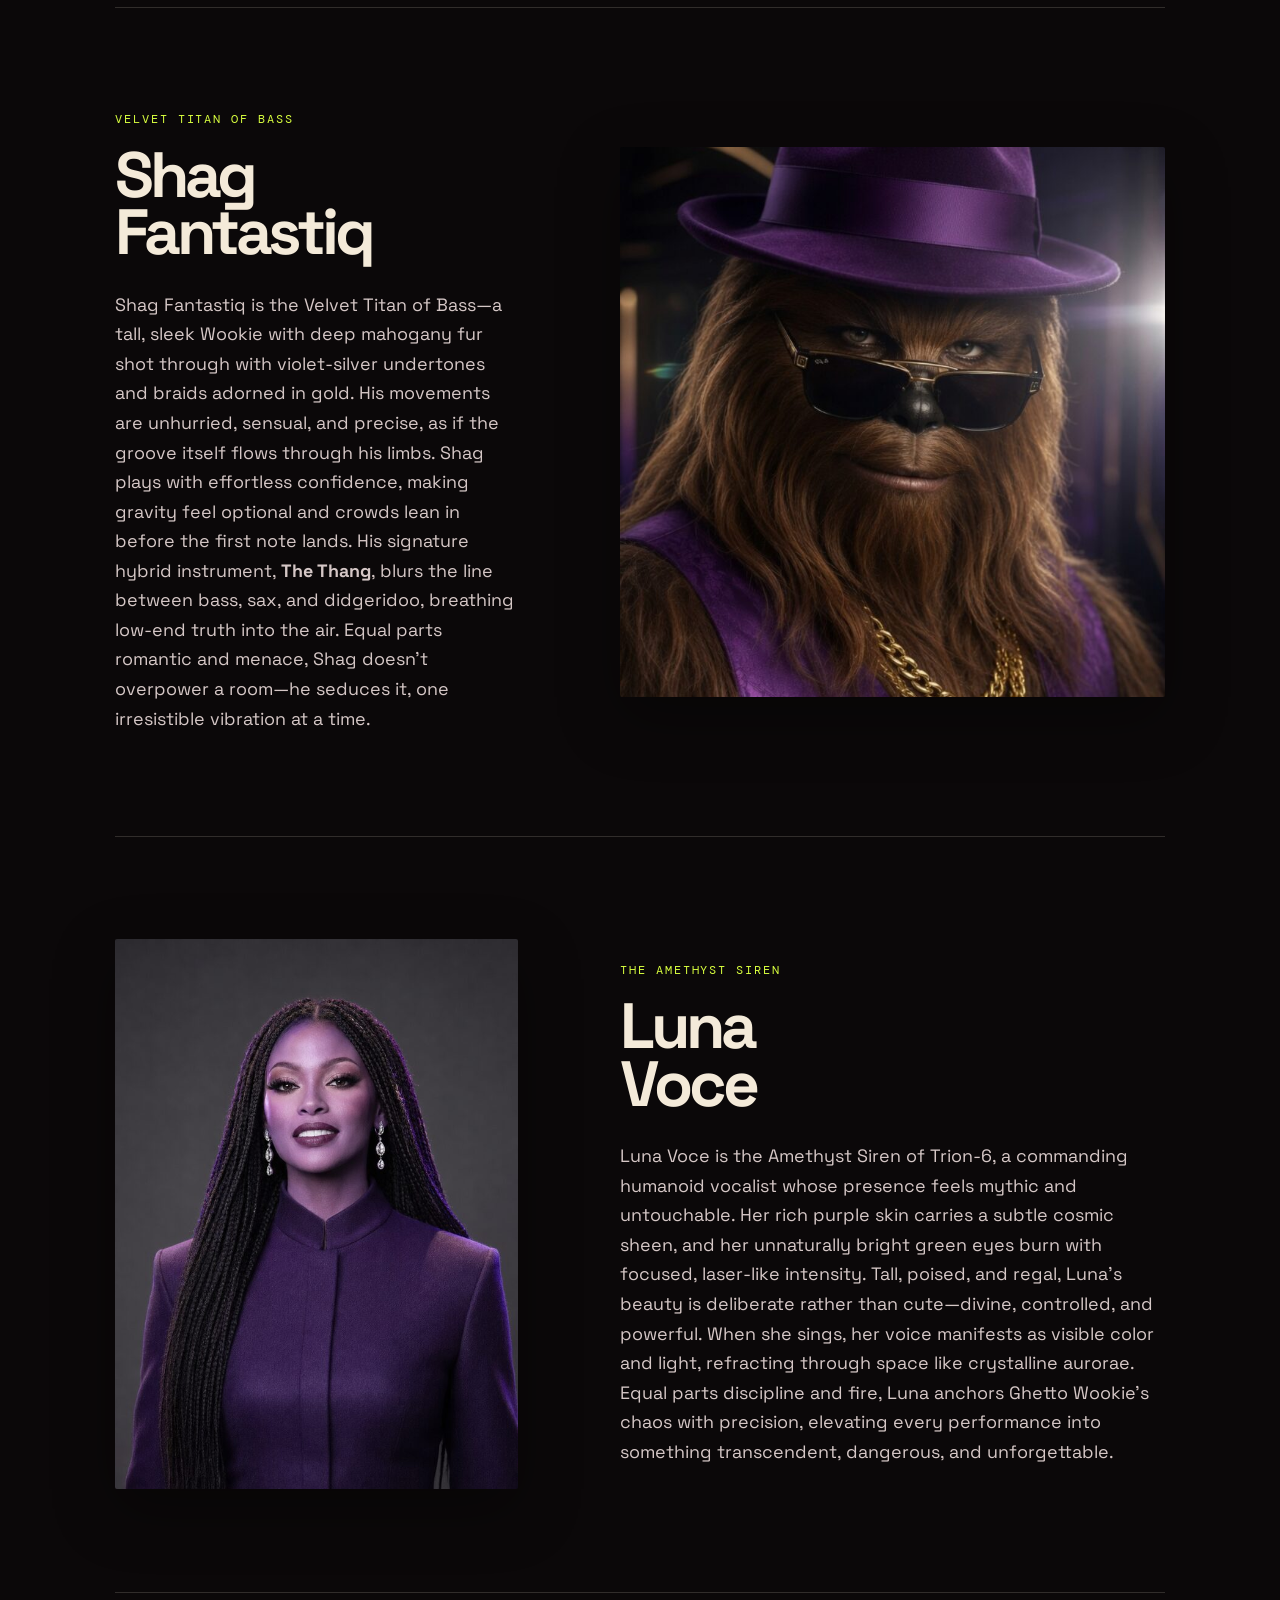
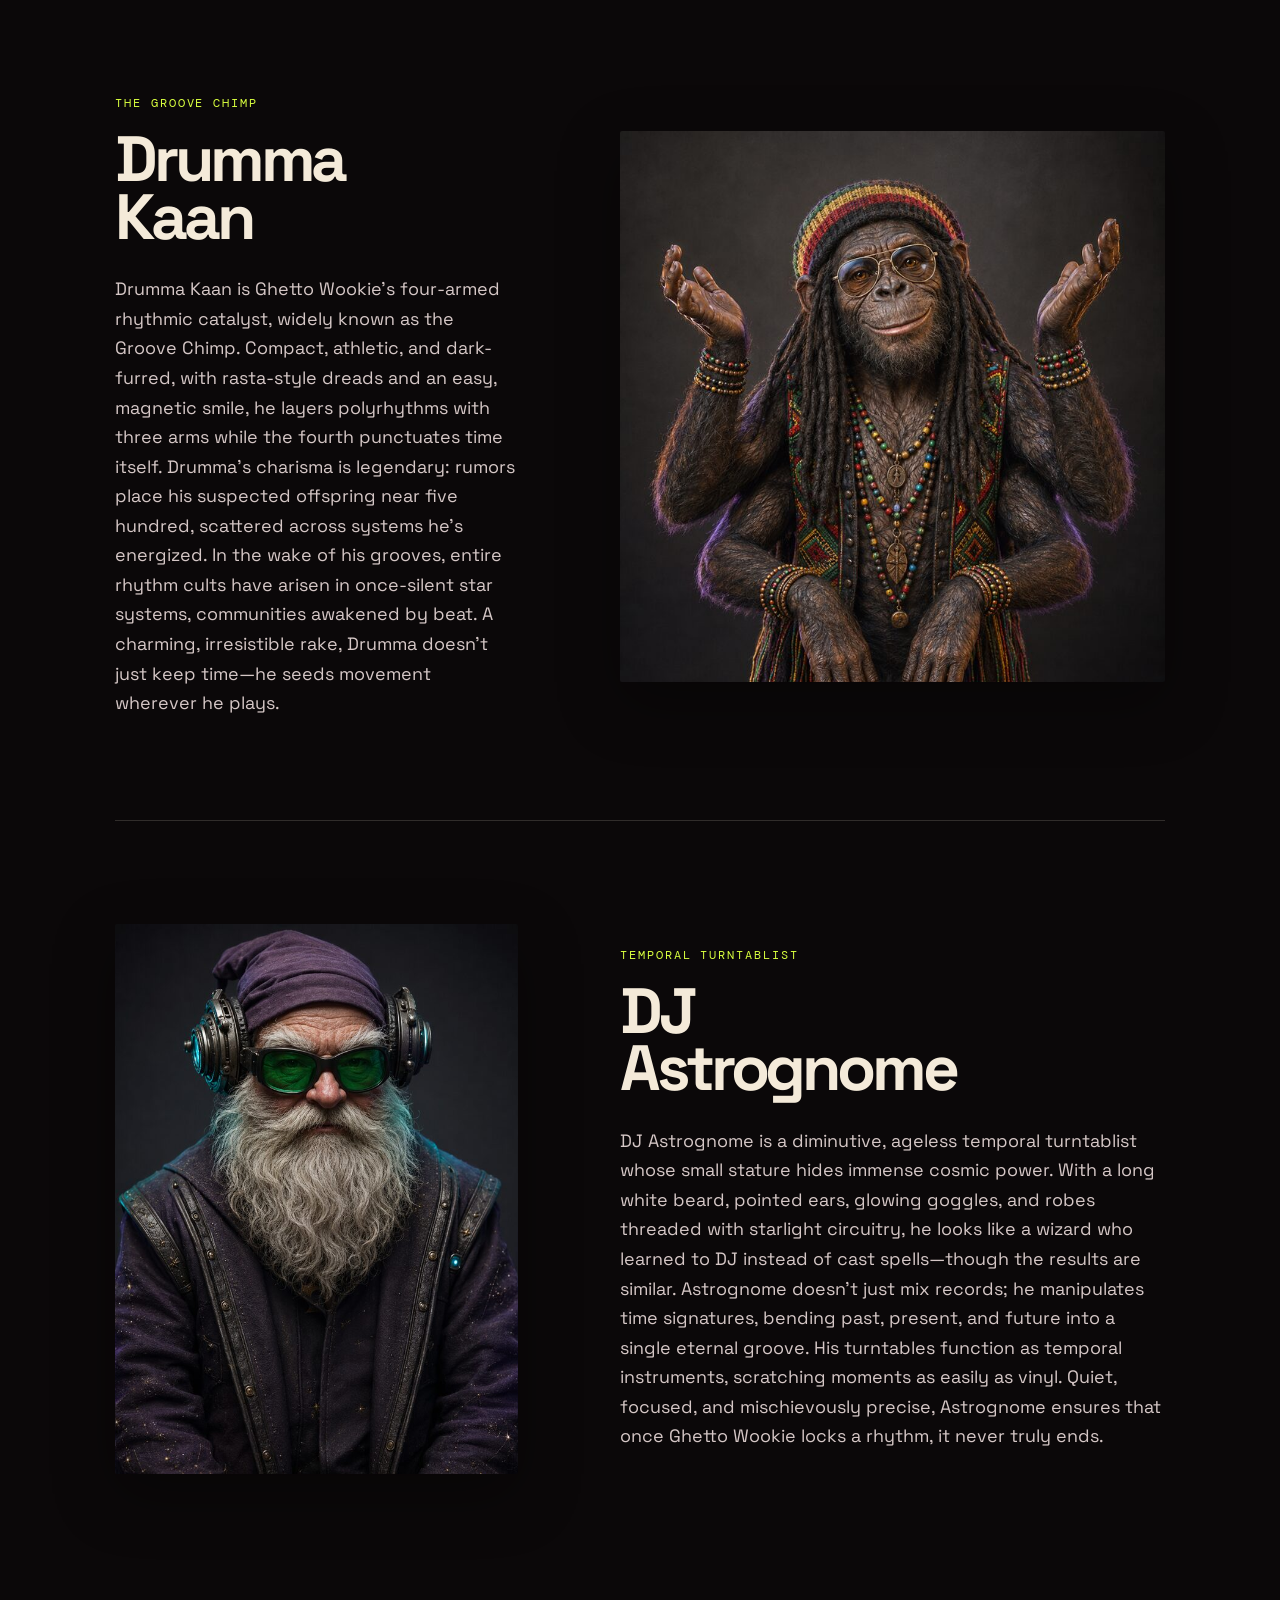
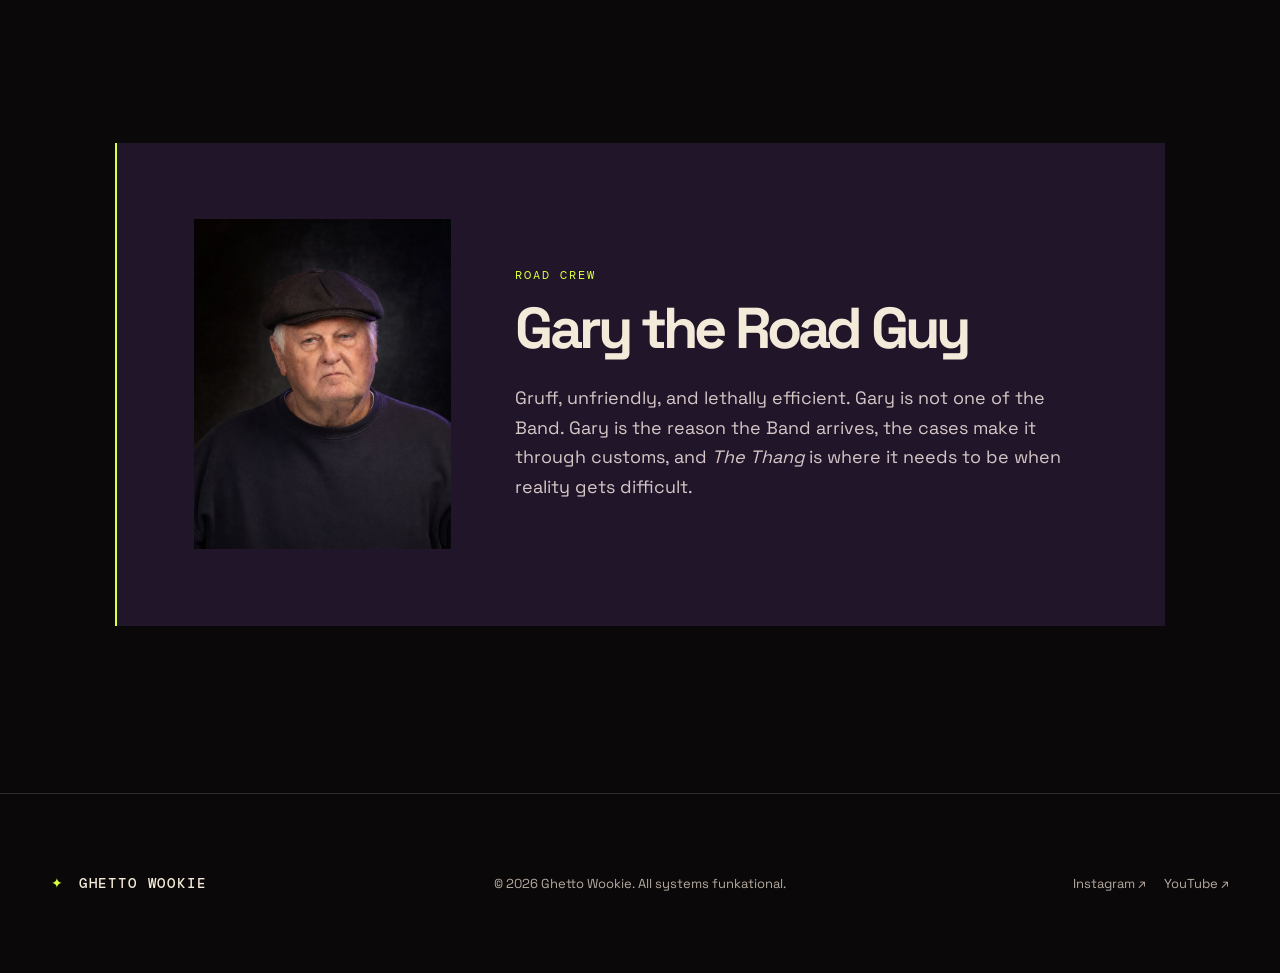
==== commit c8395c52: "Use shared primary navigation on Band page" ====
--- a/about.html
+++ b/about.html
@@ -14,7 +14,13 @@
   <div class="grain" aria-hidden="true"></div>
   <header class="site-header site-header-solid">
     <a class="wordmark" href="index.html" aria-label="Ghetto Wookie home"><span class="wordmark-star">✦</span> GHETTO WOOKIE</a>
-    <a class="back-home" href="index.html">← Return to the groove</a>
+    <button class="menu-toggle" type="button" aria-expanded="false" aria-controls="site-nav">Menu</button>
+    <nav id="site-nav" class="site-nav" aria-label="Primary navigation">
+      <a href="index.html">Home</a>
+      <a href="about.html" aria-current="page">The Band</a>
+      <a href="media.html">Media</a>
+      <a href="invasions.html">Tour</a>
+    </nav>
   </header>
   <main>
     <section class="about-hero">
--- a/css/site.css
+++ b/css/site.css
@@ -26,3 +26,35 @@
 .button-gold{background:#f3a237;color:#170d12;box-shadow:0 8px 24px rgba(243,162,55,.22)}.button-gold:hover{background:#ffc367}.tour-logo{background:#09070b url("../assets/images/ghetto-wookie-logo.jpg") center/cover no-repeat;border-radius:4px;box-shadow:0 20px 58px rgba(0,0,0,.34)}.tour-logo .orbit,.tour-logo span{display:none}
 
 .gary-note{display:grid;grid-template-columns:minmax(200px,.62fr) minmax(280px,1.38fr);gap:clamp(28px,5vw,70px);align-items:center;max-width:1100px}.gary-photo{min-height:330px;background:url("../assets/images/members/gary-road-guy.jpg") center 28%/cover no-repeat}.gary-copy>p:last-child{color:#d5c7c6;font-size:clamp(16px,1.4vw,20px);line-height:1.65;margin:28px 0 0}@media(max-width:760px){.gary-note{grid-template-columns:1fr}.gary-photo{min-height:390px}}
+
+/* Canonical backstage hero and editorial Gary portrait. */
+.hero-image{background-image:url("../assets/images/ghetto-wookie-band-hero.jpg");background-position:center;background-size:cover}.hero-shadow{background:linear-gradient(90deg,rgba(8,6,8,.34) 0%,rgba(8,6,8,.16) 36%,rgba(8,6,8,.02) 72%),linear-gradient(0deg,rgba(8,6,8,.34),transparent 55%)}
+
+/* Let the canonical hero image lead. */
+@media (min-width:761px){.hero-copy{max-width:480px;margin-left:clamp(22px,7vw,118px)}.hero h1{font-size:clamp(46px,4.1vw,64px);line-height:.92}.hero-deck{max-width:400px;font-size:16px;margin:22px 0}.hero-actions{gap:10px}.button{padding:12px 18px}}
+
+/* Keep the words in the left negative space; let the band own the frame. */
+@media (min-width:761px){.hero-copy{max-width:360px;margin-left:clamp(22px,7vw,106px)}.hero h1{font-size:clamp(42px,3.5vw,54px);line-height:.94}.hero-deck{max-width:335px;font-size:15px}.hero-actions{flex-wrap:wrap}.hero-actions .button{padding:11px 16px}}
+
+/* The hero copy deliberately occupies only the unused left third. */
+@media (min-width:761px){.hero-copy{max-width:320px;margin-left:clamp(22px,6.5vw,92px)}.hero h1{font-size:clamp(40px,3.1vw,48px)}.hero-deck{max-width:310px}.hero-actions .button{padding:10px 14px;font-size:13px}}
+
+/* Mobile uses a short editorial masthead above the photo, never copy on a face. */
+@media (max-width:760px){.hero{height:650px;min-height:650px;display:block;background:#080608}.hero-image{top:312px;background-position:63% center}.hero-shadow{top:312px;background:linear-gradient(180deg,rgba(8,6,8,0) 50%,rgba(8,6,8,.42) 100%)}.hero-copy{position:absolute;top:96px;left:22px;right:22px;max-width:320px;margin:0}.hero h1{font-size:clamp(38px,11vw,46px);line-height:.95}.hero-deck{display:none}.hero-actions{margin-top:16px}.hero-actions .button{padding:10px 14px;font-size:13px}.hero-foot{bottom:18px}}
+
+
+/* Media archive */
+.media-page{background:#0a070d}.media-masthead{min-height:clamp(430px,57svh,620px);padding:clamp(150px,20vw,240px) clamp(22px,9vw,150px) clamp(76px,10vw,130px);background:radial-gradient(circle at 78% 44%,rgba(119,39,137,.32),transparent 28%),radial-gradient(circle at 90% 72%,rgba(231,140,41,.18),transparent 25%),#0a070d;border-bottom:1px solid rgba(244,234,217,.12)}.media-masthead h1{max-width:850px;font-size:clamp(54px,7.5vw,114px);line-height:.9;letter-spacing:-.065em;margin:0}.media-masthead h1 em{font-family:Georgia,serif;font-weight:400}.media-masthead>p:last-child{max-width:580px;color:#d7cabc;font-size:clamp(17px,1.7vw,23px);line-height:1.55;margin:30px 0 0}.album-feature{display:grid;grid-template-columns:minmax(240px,.8fr) minmax(360px,1.2fr);gap:clamp(38px,8vw,120px);align-items:center;background:#120c16}.album-copy h2{font-size:clamp(44px,5vw,78px);line-height:.92;letter-spacing:-.055em;margin:0}.album-copy>p:not(.eyebrow){color:#d7cabc;font-size:18px;line-height:1.6;max-width:500px;margin:28px 0}.spotify-player{background:#09070b;border:1px solid rgba(244,234,217,.14);border-radius:14px;overflow:hidden;box-shadow:0 24px 70px rgba(0,0,0,.3)}.spotify-player iframe{width:100%;height:352px;border:0;display:block}.media-heading{max-width:780px}.media-heading h2{font-size:clamp(46px,6vw,88px);line-height:.92;letter-spacing:-.06em;margin:0}.media-heading h2 em{font-family:Georgia,serif;font-weight:400}.media-heading>p:last-child{max-width:590px;color:#d7cabc;font-size:18px;line-height:1.6;margin:27px 0 0}.official-visuals{background:#0b080c}.video-rack{display:grid;grid-template-columns:minmax(0,1.7fr) minmax(180px,.65fr) minmax(180px,.65fr);gap:22px;margin-top:58px;align-items:start}.video-frame{background:#000;overflow:hidden;box-shadow:0 18px 48px rgba(0,0,0,.32)}.video-frame.wide{aspect-ratio:16/9}.video-frame.short{aspect-ratio:9/16}.video-frame iframe{width:100%;height:100%;border:0;display:block}.video-meta{font:11px "DM Mono",monospace;letter-spacing:.12em;color:var(--acid);margin:16px 0 8px}.video-card h3{font-size:20px;line-height:1.1;margin:0}.wookiegrams{background:#17101b}.instagram-grid{display:grid;grid-template-columns:repeat(4,1fr);gap:16px;margin-top:60px}.instagram-placeholder{min-height:280px;padding:24px;display:flex;flex-direction:column;justify-content:flex-end;text-decoration:none;color:var(--cream);border:1px solid rgba(244,234,217,.2);background:linear-gradient(145deg,rgba(113,58,127,.55),rgba(11,8,12,.92) 64%);transition:transform .2s,border-color .2s}.instagram-placeholder:nth-child(2){background:linear-gradient(145deg,rgba(178,97,35,.48),rgba(11,8,12,.94) 64%)}.instagram-placeholder:nth-child(3){background:linear-gradient(145deg,rgba(39,97,122,.5),rgba(11,8,12,.94) 64%)}.instagram-placeholder:nth-child(4){background:linear-gradient(145deg,rgba(87,42,103,.53),rgba(11,8,12,.94) 64%)}.instagram-placeholder:hover{transform:translateY(-5px);border-color:var(--acid)}.instagram-placeholder span,.instagram-placeholder i{font:11px "DM Mono",monospace;letter-spacing:.09em;color:var(--acid);font-style:normal}.instagram-placeholder strong{font-size:clamp(21px,2vw,30px);line-height:1.02;margin:22px 0}.instagram-placeholder i{color:#d7cabc}
+@media(max-width:760px){.media-masthead{min-height:390px;padding-top:128px}.media-masthead h1{font-size:clamp(48px,14vw,69px)}.album-feature{grid-template-columns:1fr}.spotify-player iframe{height:352px}.video-rack{grid-template-columns:1fr 1fr;gap:14px;margin-top:38px}.video-feature{grid-column:1/-1}.instagram-grid{grid-template-columns:1fr 1fr;gap:12px;margin-top:38px}.instagram-placeholder{min-height:220px;padding:18px}.instagram-placeholder strong{font-size:22px}}
+
+/* Native Instagram vignettes: six responsive previews, no third-party embed overhead. */
+.instagram-feed-tools{display:flex;align-items:center;justify-content:space-between;gap:24px;margin:26px 0 -26px}.instagram-feed-tools p{margin:0;color:#d7cabc;max-width:580px;line-height:1.5}.feed-refresh{appearance:none;border:1px solid rgba(244,234,217,.4);border-radius:99px;background:transparent;color:var(--cream);padding:11px 15px;font:12px "DM Mono",monospace;letter-spacing:.06em;white-space:nowrap;cursor:pointer}.feed-refresh:hover{border-color:var(--acid);color:var(--acid)}.instagram-grid{grid-template-columns:repeat(3,1fr)}.instagram-video{position:relative;display:block;aspect-ratio:9/16;overflow:hidden;border:1px solid rgba(244,234,217,.2);background:linear-gradient(145deg,rgba(113,58,127,.55),rgba(11,8,12,.94) 64%);color:var(--cream);text-decoration:none}.instagram-video video{position:absolute;inset:0;width:100%;height:100%;object-fit:cover;opacity:0;transition:opacity .25s}.instagram-video.thumbnail-ready video{opacity:1}.instagram-video:after{content:"";position:absolute;inset:0;background:linear-gradient(0deg,rgba(0,0,0,.74),transparent 55%);pointer-events:none}.instagram-video-meta{position:absolute;z-index:1;inset:auto 18px 18px;display:flex;flex-direction:column;gap:7px}.instagram-video-meta b,.instagram-video-meta i{font:10px "DM Mono",monospace;letter-spacing:.1em;color:var(--acid);font-style:normal}.instagram-video-meta strong{font-size:clamp(18px,2vw,27px);line-height:1.04}.instagram-video-meta i{color:#f3ead9}.instagram-noscript{color:#d7cabc}.instagram-noscript a{color:var(--acid)}@media(max-width:760px){.instagram-feed-tools{display:block;margin:20px 0 -18px}.instagram-feed-tools p{font-size:16px;margin-bottom:15px}.instagram-grid{grid-template-columns:1fr 1fr}.instagram-video-meta{inset:auto 13px 14px}.instagram-video-meta strong{font-size:18px}}
+
+/* Local Wookiegram playback modal. */
+.instagram-video{cursor:pointer}.instagram-video:focus-visible{outline:2px solid var(--acid);outline-offset:4px}.video-modal-open{overflow:hidden}.video-modal{position:fixed;z-index:30;inset:0;display:grid;place-items:center;padding:30px;background:rgba(4,3,5,.9);backdrop-filter:blur(12px)}.video-modal-player{height:min(82svh,900px);max-width:min(92vw,620px);aspect-ratio:9/16;background:#000;box-shadow:0 28px 90px rgba(0,0,0,.7)}.video-modal-player video{display:block;width:100%;height:100%;object-fit:contain}.video-modal-close{position:absolute;z-index:1;top:22px;right:28px;width:42px;height:42px;border:1px solid rgba(244,234,217,.6);border-radius:50%;background:rgba(0,0,0,.25);color:var(--cream);font-size:32px;line-height:1;cursor:pointer}.video-modal-close:hover{border-color:var(--acid);color:var(--acid)}@media(max-width:760px){.video-modal{padding:16px}.video-modal-player{width:min(92vw,430px);height:auto;max-height:82svh}.video-modal-close{top:14px;right:14px}}
+
+/* One official visual deserves the whole stage. */
+.official-visuals .video-rack{grid-template-columns:minmax(0,1fr);max-width:1040px}.official-visuals .video-feature{max-width:1040px}@media(max-width:760px){.official-visuals .video-rack{grid-template-columns:1fr}}
+
+/* Groove Invasion itinerary */
+.invasions-page{background:#0a070d}.invasion-masthead{min-height:clamp(570px,78svh,820px);padding:clamp(130px,15vw,190px) clamp(22px,9vw,150px) clamp(70px,9vw,120px);display:grid;grid-template-columns:minmax(280px,1fr) minmax(260px,.72fr);gap:clamp(42px,10vw,150px);align-items:center;background:radial-gradient(circle at 78% 28%,rgba(229,138,35,.2),transparent 26%),radial-gradient(circle at 26% 84%,rgba(91,37,114,.25),transparent 34%),#0a070d}.invasion-masthead h1{font-size:clamp(54px,7.3vw,108px);line-height:.88;letter-spacing:-.07em;margin:0;max-width:800px}.invasion-masthead h1 em,.tour-heading h2 em{font-family:Georgia,serif;font-weight:400}.invasion-masthead>div>p:last-child{max-width:520px;color:#d7cabc;font-size:clamp(17px,1.7vw,22px);line-height:1.55;margin:30px 0 0}.tour-poster{margin:0;justify-self:end;width:min(100%,540px);filter:drop-shadow(0 30px 54px rgba(0,0,0,.46))}.tour-poster img{display:block;width:100%;height:auto;border:1px solid rgba(243,162,55,.48);box-shadow:0 0 0 7px rgba(243,162,55,.06)}.tour-itinerary{background:#140d18;display:grid;grid-template-columns:minmax(250px,.7fr) minmax(450px,1.3fr);gap:clamp(50px,9vw,150px);align-items:start}.tour-heading{position:sticky;top:100px}.tour-heading h2{font-size:clamp(48px,5.6vw,86px);line-height:.9;letter-spacing:-.06em;margin:0}.tour-heading>p:last-child{color:#d7cabc;line-height:1.6;font-size:17px;max-width:430px;margin:28px 0}.tour-month+ .tour-month{margin-top:60px}.tour-month h3{font:500 15px "DM Mono",monospace;letter-spacing:.14em;color:var(--acid);margin:0 0 12px}.tour-month h3 span{font-size:16px;letter-spacing:0;margin-left:7px}.tour-date{display:grid;grid-template-columns:78px minmax(0,1fr) auto;gap:16px;align-items:baseline;padding:15px 0;border-top:1px solid rgba(244,234,217,.16)}.tour-date time,.tour-date b{font:11px "DM Mono",monospace;letter-spacing:.08em}.tour-date time{color:var(--acid)}.tour-date p{font-size:17px;line-height:1.25;margin:0}.tour-date p span{color:#bdaead;font-size:14px;margin-left:6px}.tour-date b{color:#f3a237;white-space:nowrap}.tour-date.past{opacity:.34}.tour-date.past time,.tour-date.past p,.tour-date.past b{text-decoration:line-through;text-decoration-thickness:1px}.tour-date.past b{color:#d7cabc}@media(max-width:760px){.invasion-masthead{grid-template-columns:1fr;padding-top:120px;min-height:0}.invasion-masthead h1{font-size:clamp(52px,15vw,72px)}.tour-poster{justify-self:center;max-width:390px}.tour-itinerary{grid-template-columns:1fr}.tour-heading{position:static}.tour-date{grid-template-columns:62px minmax(0,1fr);gap:12px}.tour-date b{grid-column:2;font-size:10px}.tour-date p{font-size:16px}.tour-date p span{display:block;margin:3px 0 0}.tour-month+ .tour-month{margin-top:42px}}
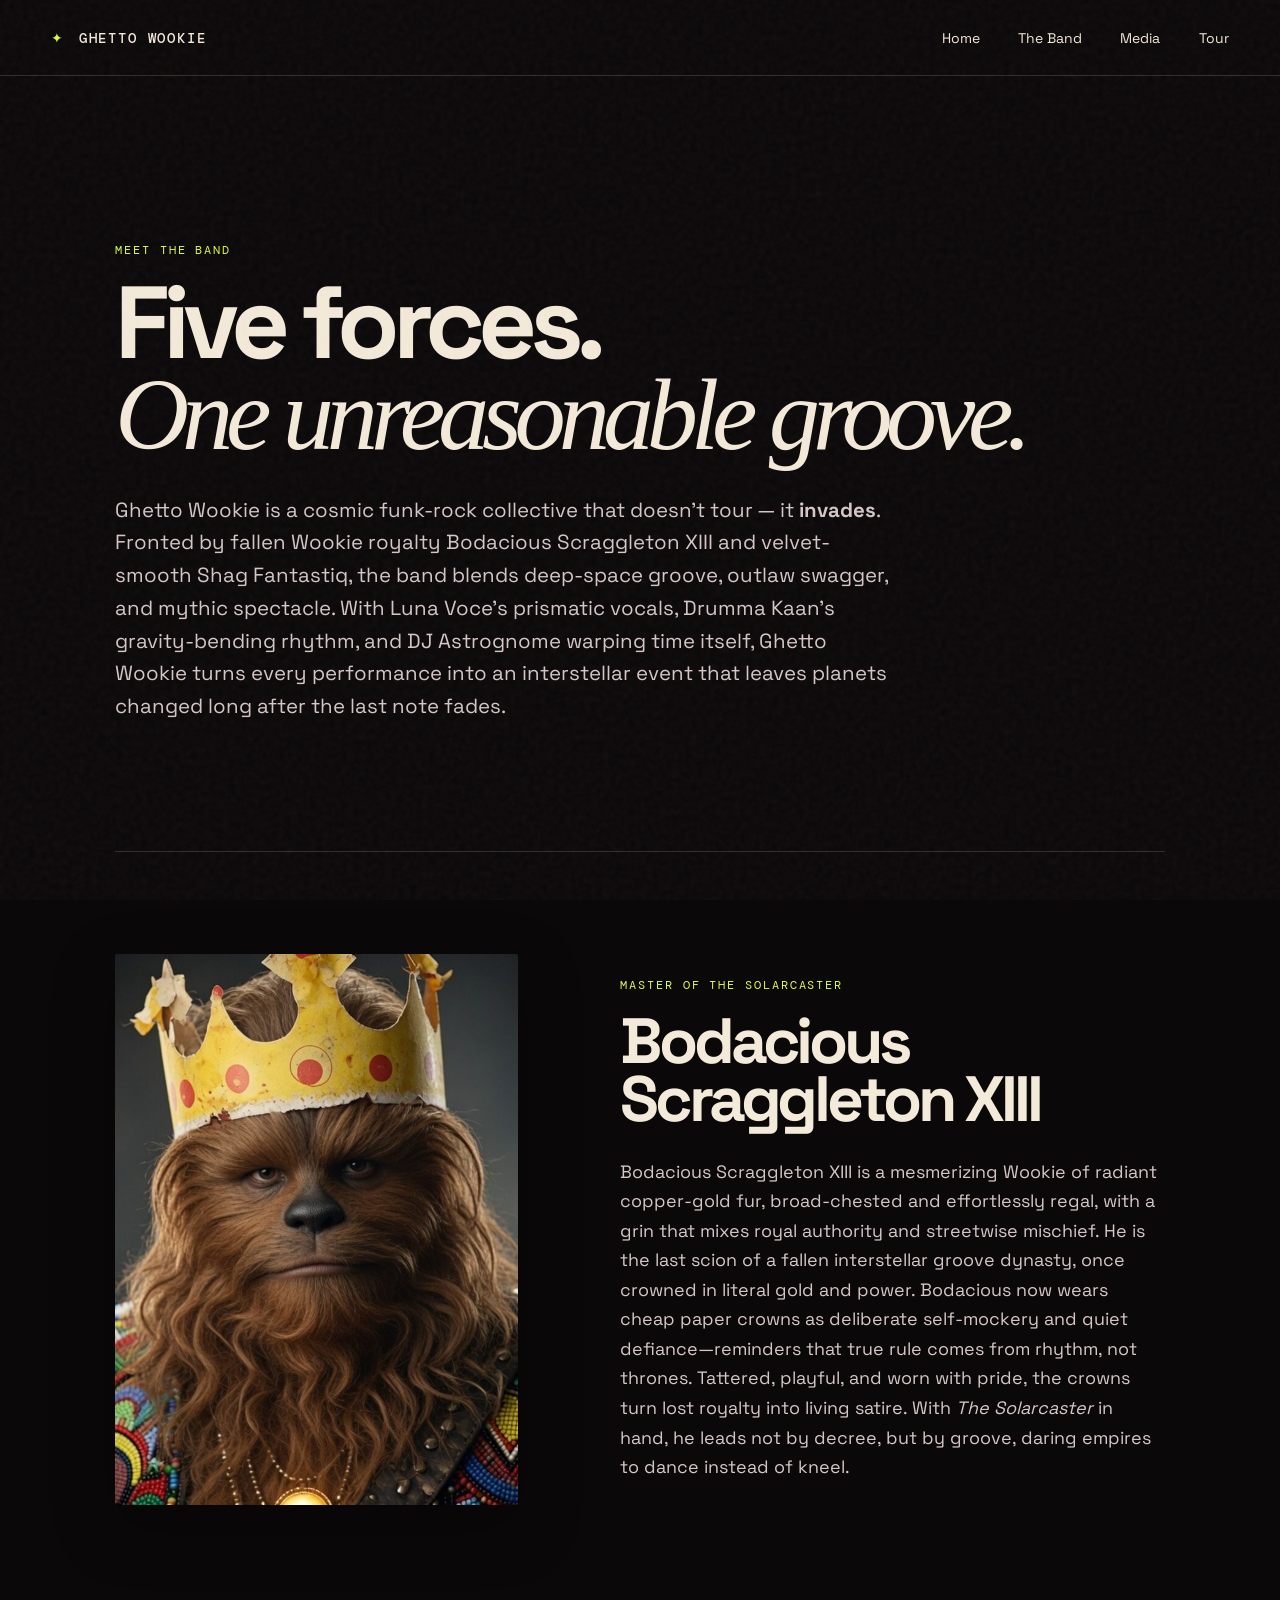
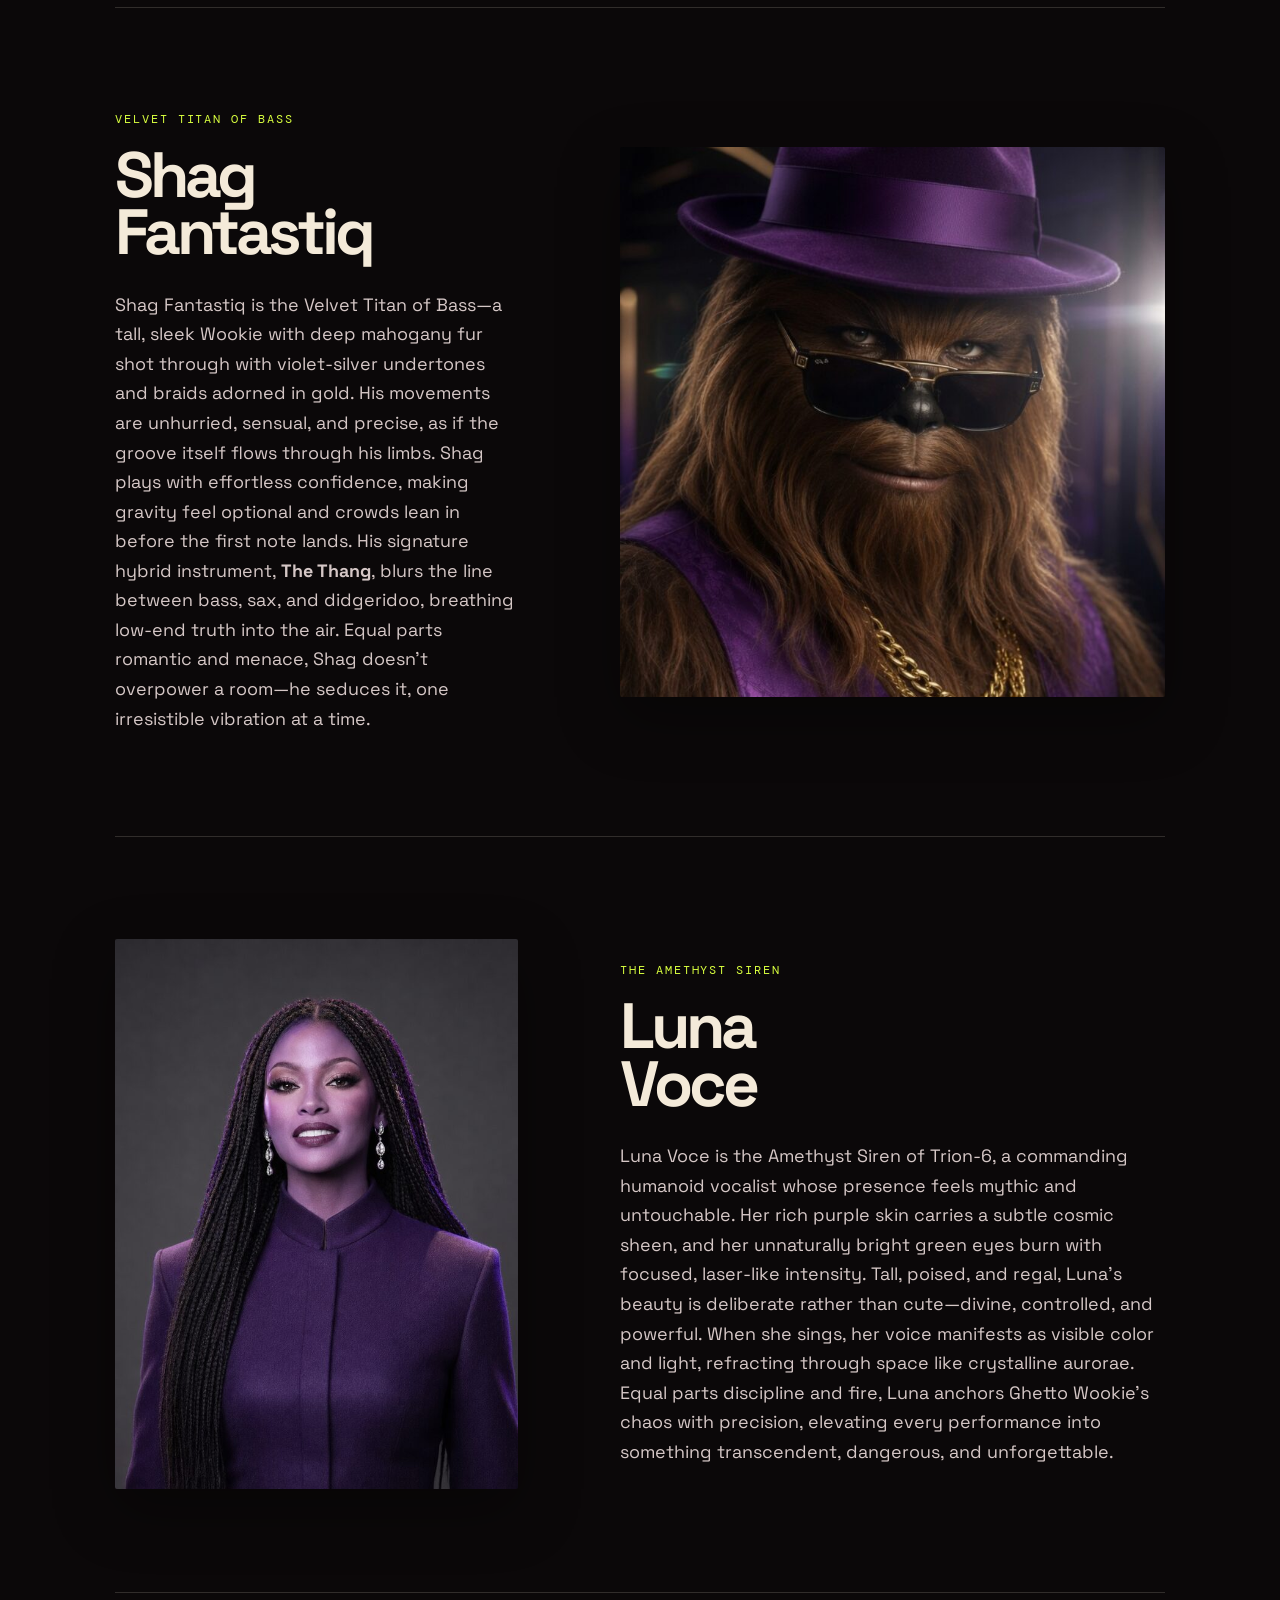
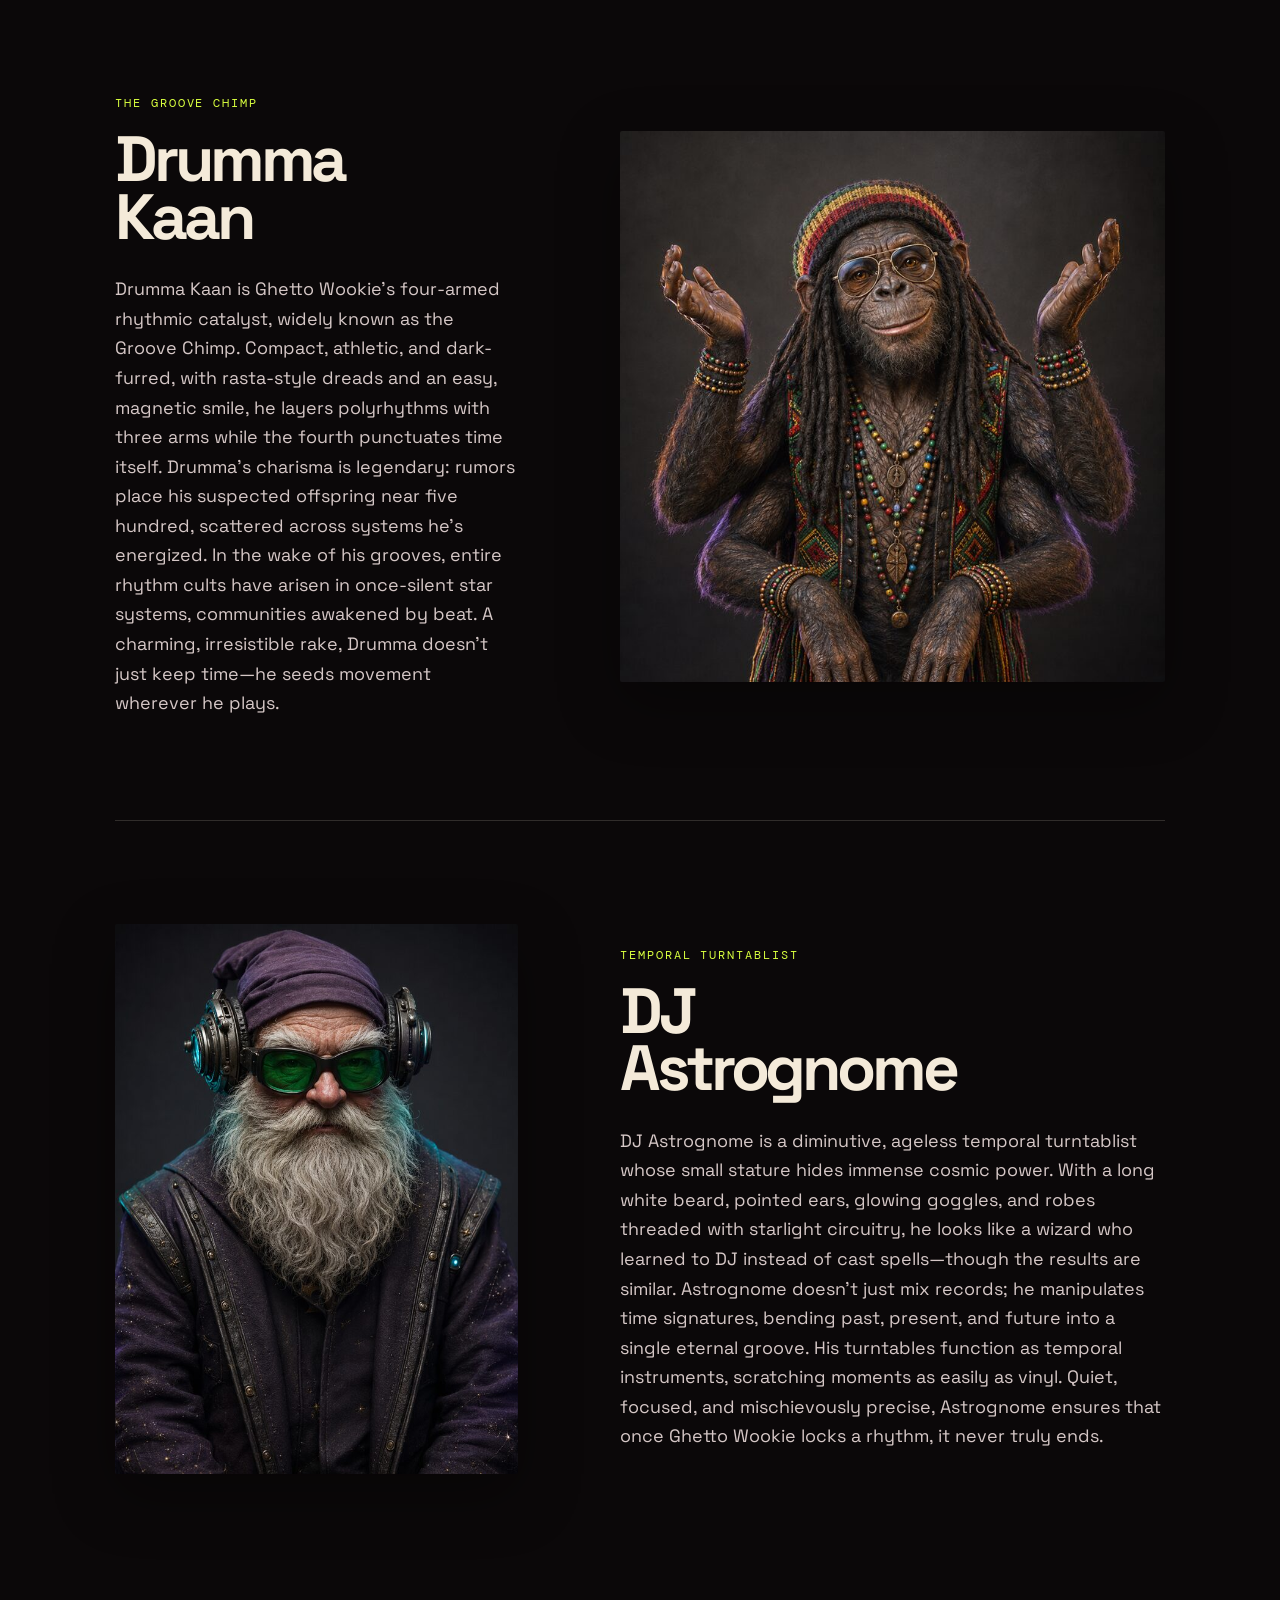
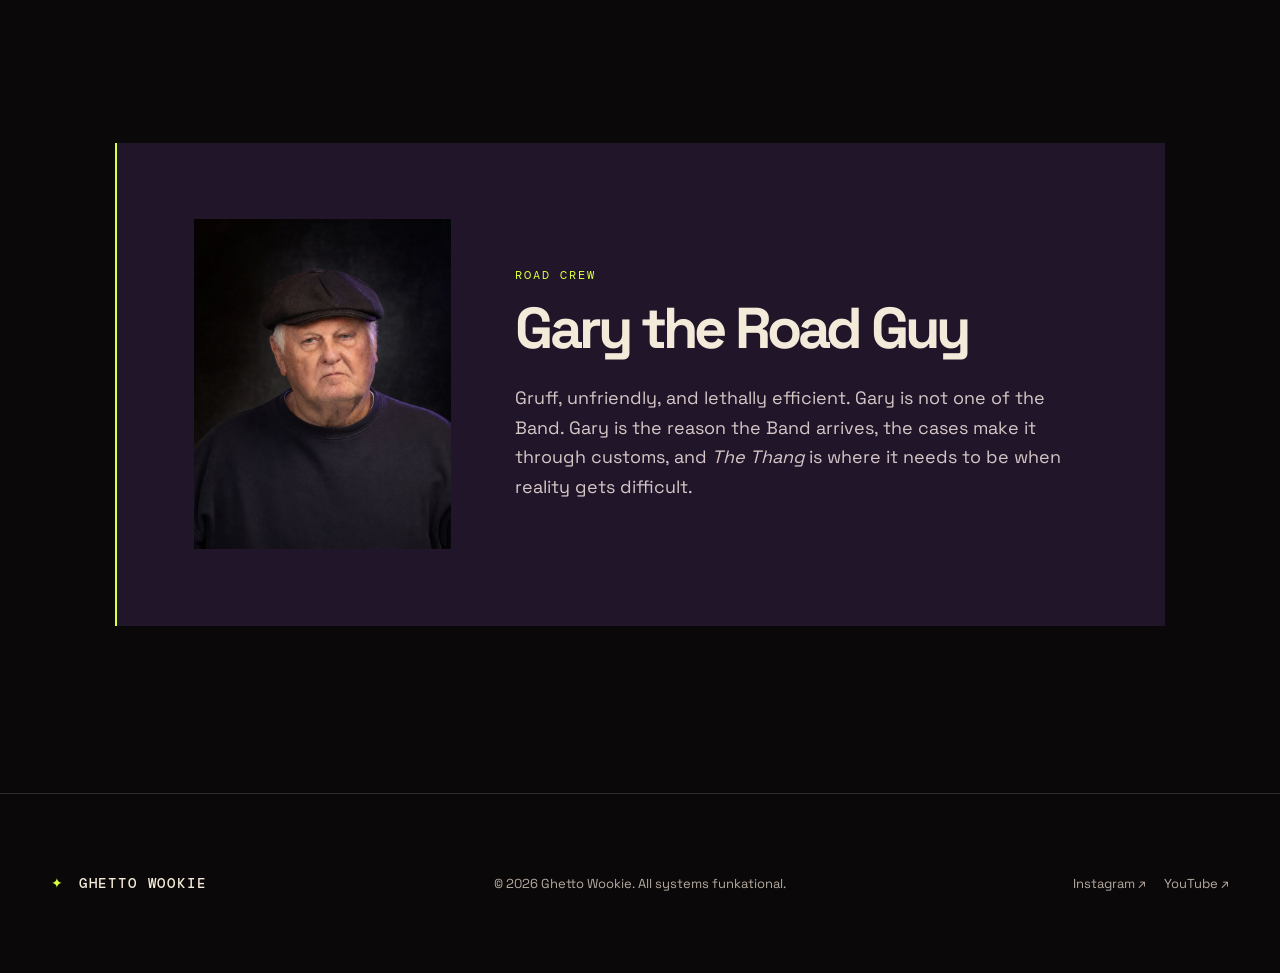
==== commit e786fc9f: "Update Bodacious Solarcaster title" ====
--- a/about.html
+++ b/about.html
@@ -32,7 +32,7 @@
     <section class="bio-list" aria-label="Band member biographies">
       <article id="bo" class="bio bio-bo">
         <div class="bio-photo" role="img" aria-label="Bodacious Scraggleton XIII"></div>
-        <div class="bio-copy"><p class="eyebrow">THE SOLARCASTER</p><h2>Bodacious<br>Scraggleton XIII</h2><p>Bodacious Scraggleton XIII is a mesmerizing Wookie of radiant copper-gold fur, broad-chested and effortlessly regal, with a grin that mixes royal authority and streetwise mischief. He is the last scion of a fallen interstellar groove dynasty, once crowned in literal gold and power. Bodacious now wears cheap paper crowns as deliberate self-mockery and quiet defiance—reminders that true rule comes from rhythm, not thrones. Tattered, playful, and worn with pride, the crowns turn lost royalty into living satire. With <em>The Solarcaster</em> in hand, he leads not by decree, but by groove, daring empires to dance instead of kneel.</p></div>
+        <div class="bio-copy"><p class="eyebrow">MASTER OF THE SOLARCASTER</p><h2>Bodacious<br>Scraggleton XIII</h2><p>Bodacious Scraggleton XIII is a mesmerizing Wookie of radiant copper-gold fur, broad-chested and effortlessly regal, with a grin that mixes royal authority and streetwise mischief. He is the last scion of a fallen interstellar groove dynasty, once crowned in literal gold and power. Bodacious now wears cheap paper crowns as deliberate self-mockery and quiet defiance—reminders that true rule comes from rhythm, not thrones. Tattered, playful, and worn with pride, the crowns turn lost royalty into living satire. With <em>The Solarcaster</em> in hand, he leads not by decree, but by groove, daring empires to dance instead of kneel.</p></div>
       </article>
       <article id="shag" class="bio bio-shag">
         <div class="bio-photo" role="img" aria-label="Shag Fantastiq"></div>
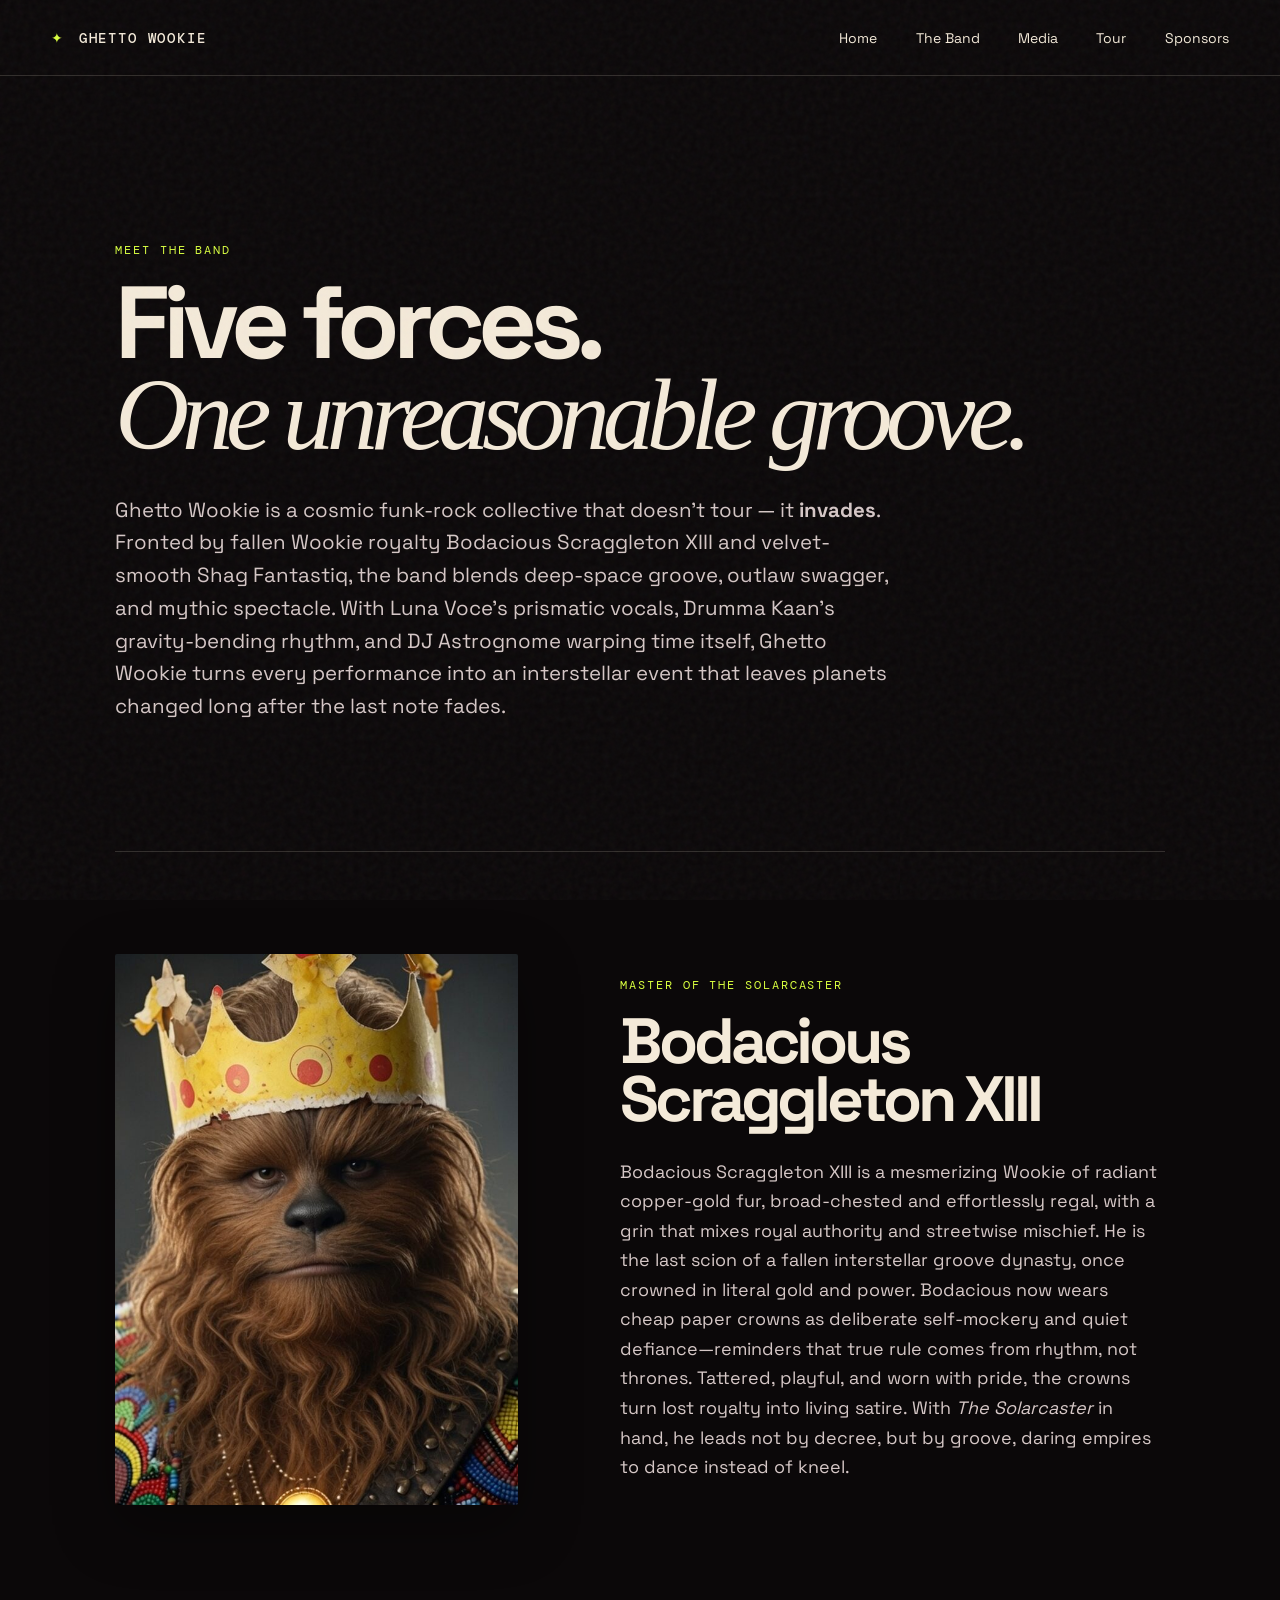
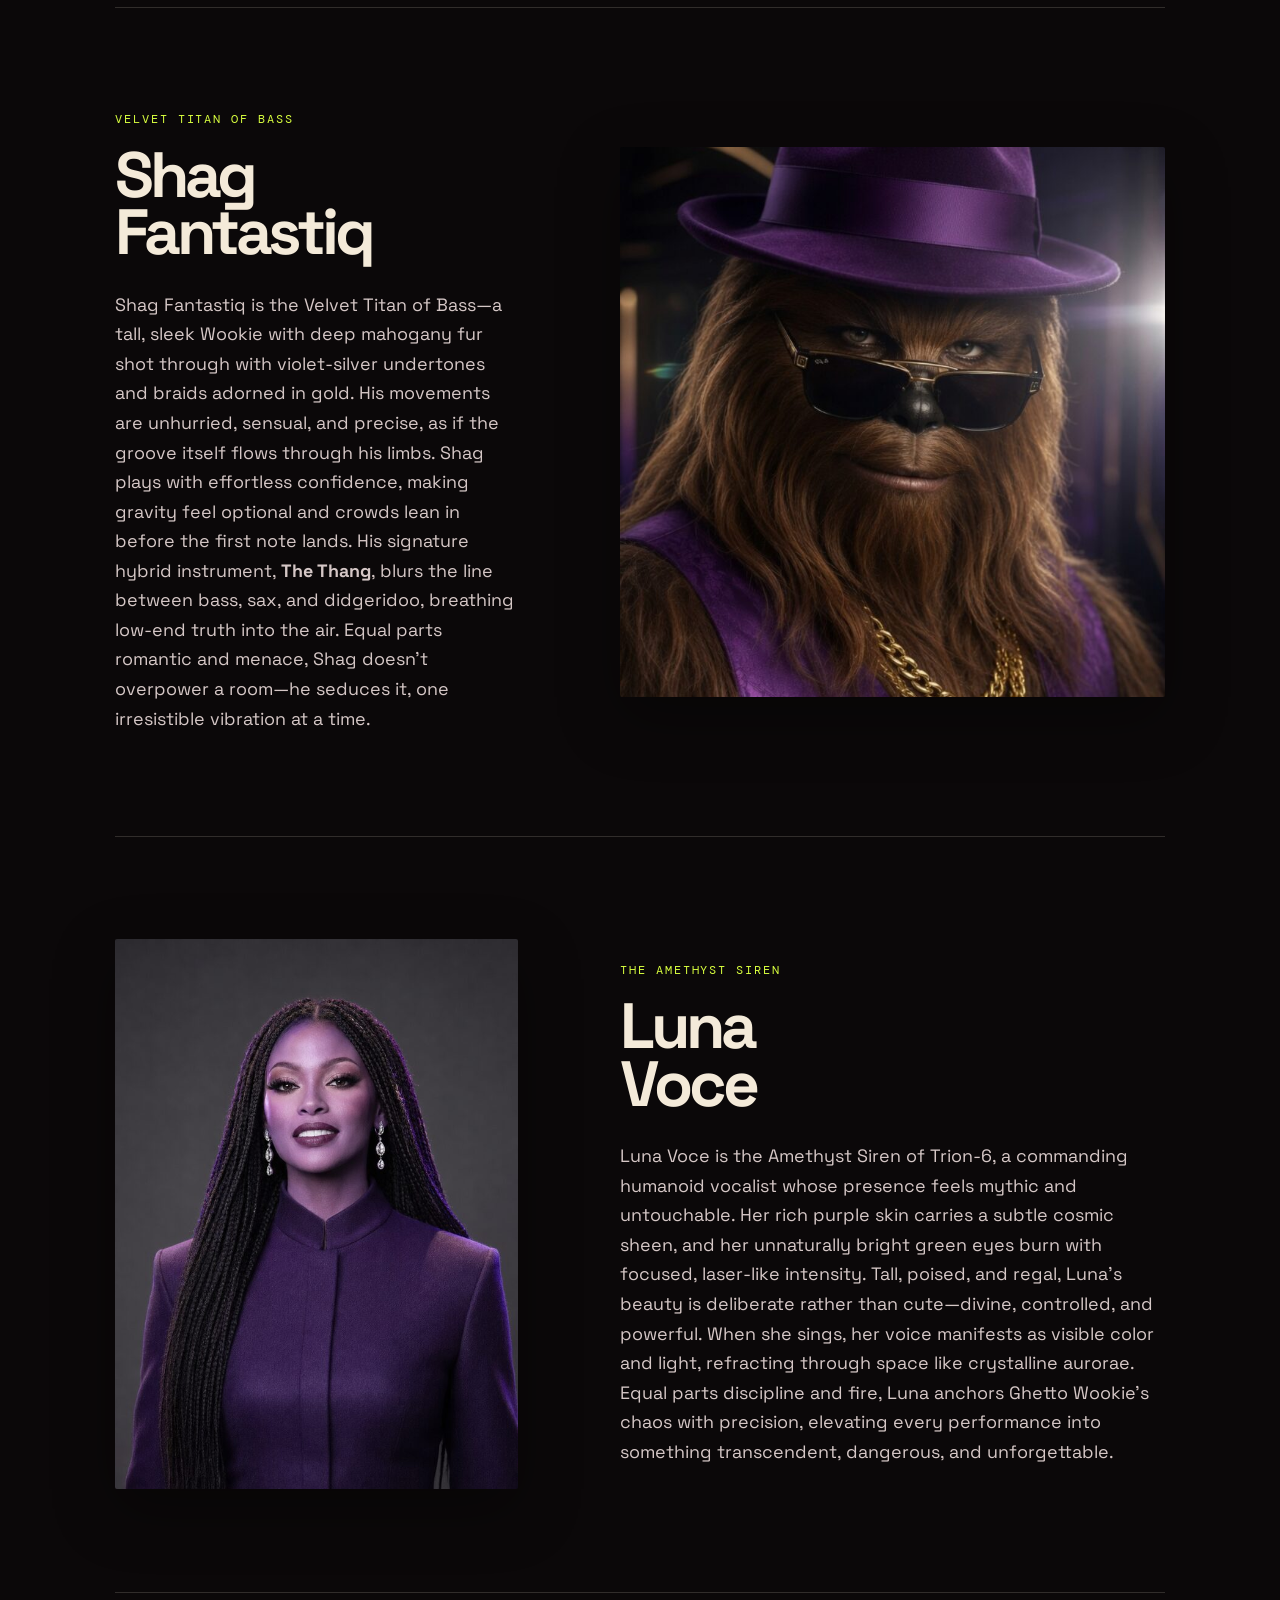
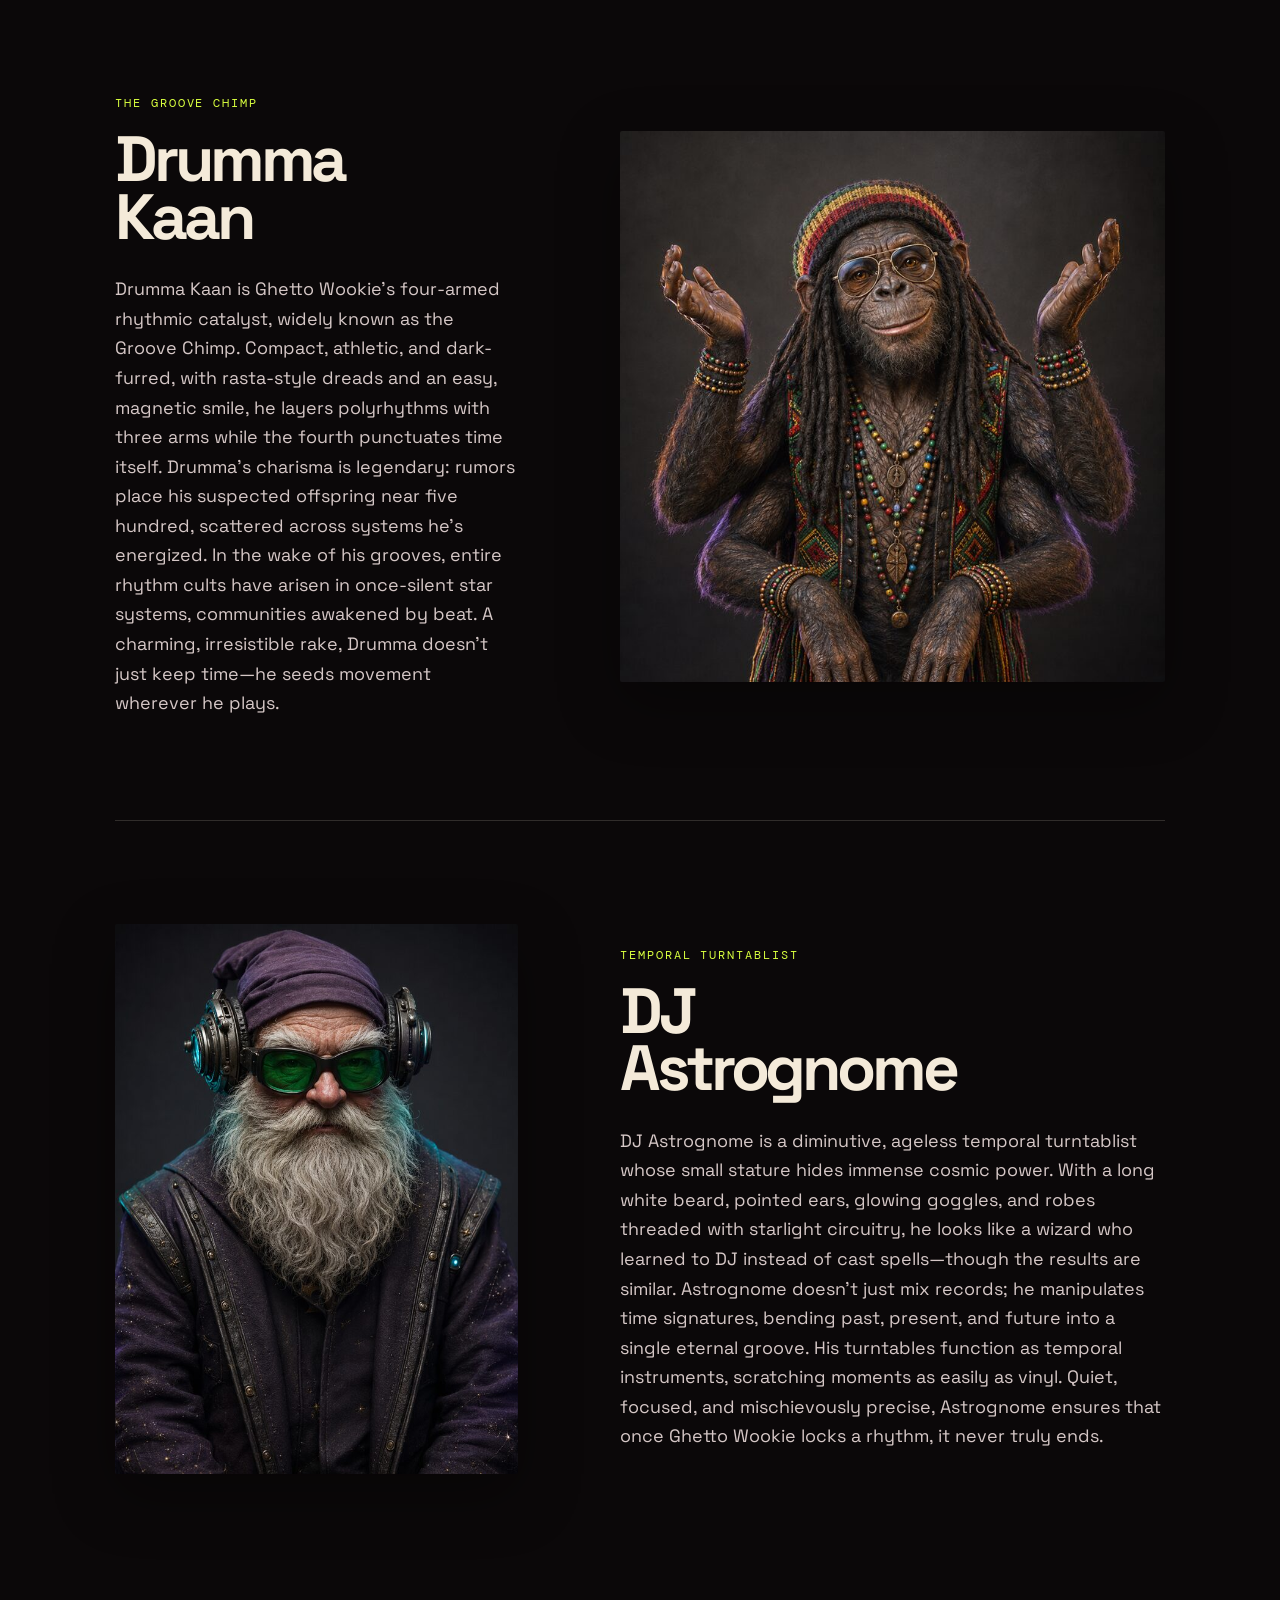
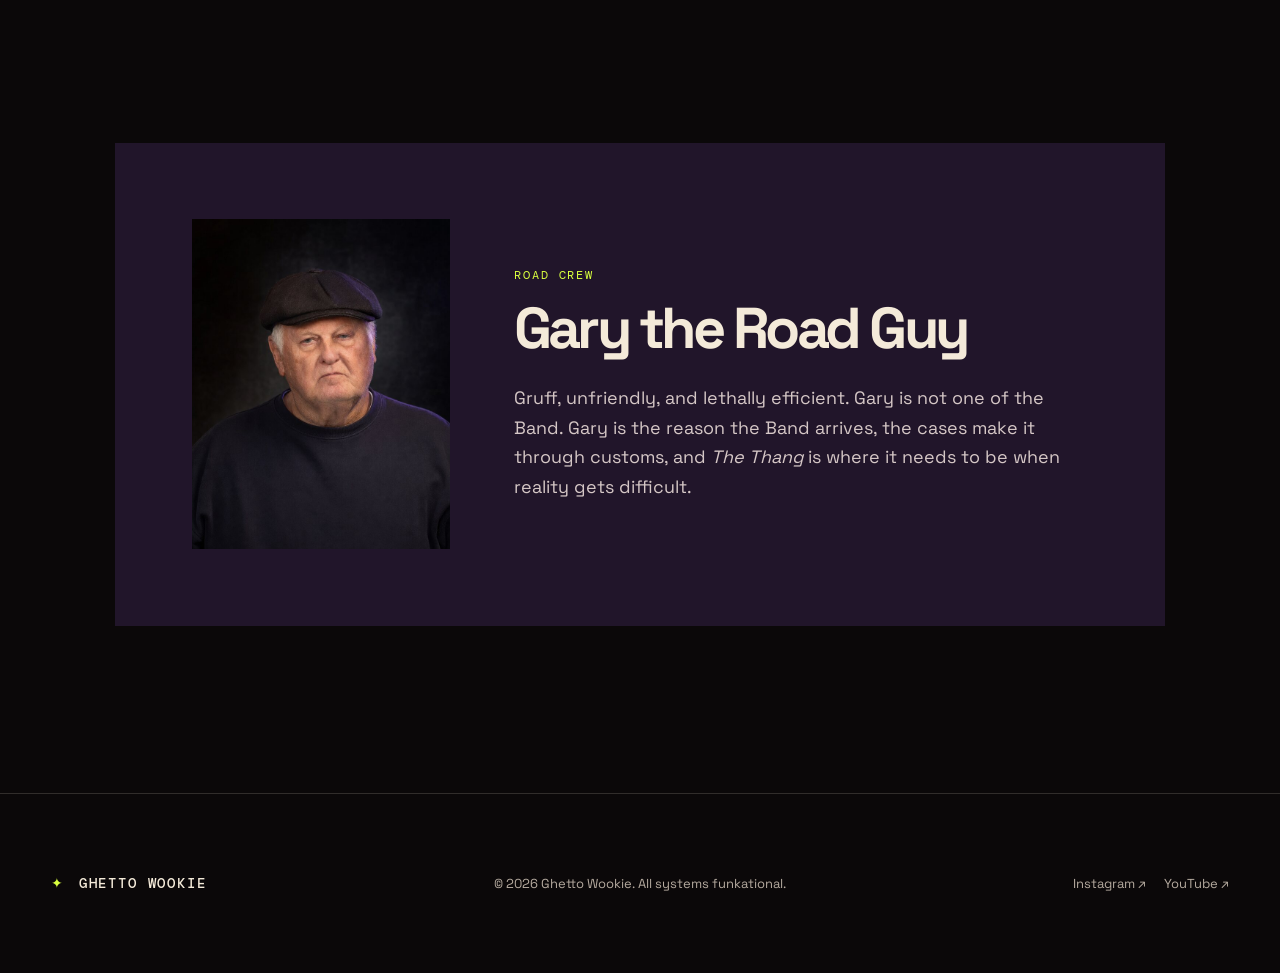
==== commit 661da62c: "Add sponsors to Ghetto Wookie navigation" ====
--- a/about.html
+++ b/about.html
@@ -20,6 +20,7 @@
       <a href="about.html" aria-current="page">The Band</a>
       <a href="media.html">Media</a>
       <a href="invasions.html">Tour</a>
+      <a href="sponsors.html">Sponsors</a>
     </nav>
   </header>
   <main>
--- a/css/site.css
+++ b/css/site.css
@@ -16,7 +16,7 @@
 @media (min-width:761px){.member-gnome{grid-column:1;grid-row:3}.member-gary{grid-column:2;grid-row:3}}
 
 /* Meet the Hand editorial biography page. */
-.site-header-solid{position:relative;background:#0b0809}.back-home{color:var(--cream);font:12px "DM Mono",monospace;letter-spacing:.08em;text-decoration:none}.back-home:hover{color:var(--acid)}.about-page{background:#0b0809}.about-hero{padding:clamp(95px,13vw,175px) clamp(22px,9vw,150px) clamp(78px,10vw,130px);max-width:1150px}.about-hero h1{font-size:clamp(52px,8vw,124px);line-height:.88;letter-spacing:-.07em;margin:0}.about-hero h1 em{font-family:Georgia,serif;font-weight:400}.about-hero>p:last-child{max-width:780px;color:#d5c7c6;font-size:clamp(17px,1.6vw,22px);line-height:1.6;margin:34px 0 0}.bio-list{padding:0 clamp(22px,9vw,150px) clamp(90px,13vw,180px)}.bio{display:grid;grid-template-columns:minmax(260px,.85fr) minmax(300px,1.15fr);gap:clamp(40px,8vw,130px);align-items:center;padding:clamp(54px,8vw,112px) 0;border-top:1px solid rgba(244,234,217,.16);scroll-margin-top:24px}.bio:nth-child(even) .bio-photo{order:2}.bio-photo{min-height:clamp(340px,43vw,610px);background-size:cover;background-position:center 32%;border-radius:2px;box-shadow:0 20px 60px rgba(0,0,0,.35)}.bio-bo .bio-photo{background-image:url("../assets/images/members/bodacious-scraggleton.jpg");background-position:center 30%}.bio-shag .bio-photo{background-image:url("../assets/images/members/shag-fantastiq.jpg");background-position:center 32%}.bio-luna .bio-photo{background-image:url("../assets/images/members/luna-voce.jpg");background-position:center 34%}.bio-drumma .bio-photo{background-image:url("../assets/images/members/drumma-kaan.jpg");background-position:center 28%}.bio-gnome .bio-photo{background-image:url("../assets/images/members/dj-astrognome.jpg");background-position:center 29%}.bio-copy{max-width:660px}.bio-copy h2,.gary-note h2{font-size:clamp(44px,5vw,82px);line-height:.9;letter-spacing:-.065em;margin:0}.bio-copy>p:last-child,.gary-note>p:last-child{color:#d5c7c6;font-size:clamp(16px,1.4vw,20px);line-height:1.65;margin:28px 0 0}.gary-note{margin:0 clamp(22px,9vw,150px) clamp(90px,13vw,180px);padding:clamp(42px,6vw,80px);background:#21152a;border-left:2px solid var(--acid);max-width:980px}.gary-note h2{font-size:clamp(38px,4.5vw,68px)}.gary-note>p:last-child{max-width:650px}@media(max-width:760px){.site-header-solid{height:65px}.about-hero{padding-top:78px}.bio{grid-template-columns:1fr;gap:28px}.bio:nth-child(even) .bio-photo{order:0}.bio-photo{min-height:390px}.bio-copy h2{font-size:52px}.back-home{font-size:10px}}
+.site-header-solid{position:relative;background:#0b0809}.back-home{color:var(--cream);font:12px "DM Mono",monospace;letter-spacing:.08em;text-decoration:none}.back-home:hover{color:var(--acid)}.about-page{background:#0b0809}.about-hero{padding:clamp(95px,13vw,175px) clamp(22px,9vw,150px) clamp(78px,10vw,130px);max-width:1150px}.about-hero h1{font-size:clamp(52px,8vw,124px);line-height:.88;letter-spacing:-.07em;margin:0}.about-hero h1 em{font-family:Georgia,serif;font-weight:400}.about-hero>p:last-child{max-width:780px;color:#d5c7c6;font-size:clamp(17px,1.6vw,22px);line-height:1.6;margin:34px 0 0}.bio-list{padding:0 clamp(22px,9vw,150px) clamp(90px,13vw,180px)}.bio{display:grid;grid-template-columns:minmax(260px,.85fr) minmax(300px,1.15fr);gap:clamp(40px,8vw,130px);align-items:center;padding:clamp(54px,8vw,112px) 0;border-top:1px solid rgba(244,234,217,.16);scroll-margin-top:24px}.bio:nth-child(even) .bio-photo{order:2}.bio-photo{min-height:clamp(340px,43vw,610px);background-size:cover;background-position:center 32%;border-radius:2px;box-shadow:0 20px 60px rgba(0,0,0,.35)}.bio-bo .bio-photo{background-image:url("../assets/images/members/bodacious-scraggleton.jpg");background-position:center 30%}.bio-shag .bio-photo{background-image:url("../assets/images/members/shag-fantastiq.jpg");background-position:center 32%}.bio-luna .bio-photo{background-image:url("../assets/images/members/luna-voce.jpg");background-position:center 34%}.bio-drumma .bio-photo{background-image:url("../assets/images/members/drumma-kaan.jpg");background-position:center 28%}.bio-gnome .bio-photo{background-image:url("../assets/images/members/dj-astrognome.jpg");background-position:center 29%}.bio-copy{max-width:660px}.bio-copy h2,.gary-note h2{font-size:clamp(44px,5vw,82px);line-height:.9;letter-spacing:-.065em;margin:0}.bio-copy>p:last-child,.gary-note>p:last-child{color:#d5c7c6;font-size:clamp(16px,1.4vw,20px);line-height:1.65;margin:28px 0 0}.gary-note{margin:0 clamp(22px,9vw,150px) clamp(90px,13vw,180px);padding:clamp(42px,6vw,80px);background:#21152a;max-width:980px}.gary-note h2{font-size:clamp(38px,4.5vw,68px)}.gary-note>p:last-child{max-width:650px}@media(max-width:760px){.site-header-solid{height:65px}.about-hero{padding-top:78px}.bio{grid-template-columns:1fr;gap:28px}.bio:nth-child(even) .bio-photo{order:0}.bio-photo{min-height:390px}.bio-copy h2{font-size:52px}.back-home{font-size:10px}}
 
 .portrait-link{display:block;color:inherit;text-decoration:none}
 
@@ -54,7 +54,13 @@
 .instagram-video{cursor:pointer}.instagram-video:focus-visible{outline:2px solid var(--acid);outline-offset:4px}.video-modal-open{overflow:hidden}.video-modal{position:fixed;z-index:30;inset:0;display:grid;place-items:center;padding:30px;background:rgba(4,3,5,.9);backdrop-filter:blur(12px)}.video-modal-player{height:min(82svh,900px);max-width:min(92vw,620px);aspect-ratio:9/16;background:#000;box-shadow:0 28px 90px rgba(0,0,0,.7)}.video-modal-player video{display:block;width:100%;height:100%;object-fit:contain}.video-modal-close{position:absolute;z-index:1;top:22px;right:28px;width:42px;height:42px;border:1px solid rgba(244,234,217,.6);border-radius:50%;background:rgba(0,0,0,.25);color:var(--cream);font-size:32px;line-height:1;cursor:pointer}.video-modal-close:hover{border-color:var(--acid);color:var(--acid)}@media(max-width:760px){.video-modal{padding:16px}.video-modal-player{width:min(92vw,430px);height:auto;max-height:82svh}.video-modal-close{top:14px;right:14px}}
 
 /* One official visual deserves the whole stage. */
-.official-visuals .video-rack{grid-template-columns:minmax(0,1fr);max-width:1040px}.official-visuals .video-feature{max-width:1040px}@media(max-width:760px){.official-visuals .video-rack{grid-template-columns:1fr}}
+.official-visuals .video-rack{grid-template-columns:repeat(2,minmax(0,1fr));max-width:1200px}.official-visuals .video-feature{max-width:none}@media(max-width:760px){.official-visuals .video-rack{grid-template-columns:1fr}}
 
 /* Groove Invasion itinerary */
 .invasions-page{background:#0a070d}.invasion-masthead{min-height:clamp(570px,78svh,820px);padding:clamp(130px,15vw,190px) clamp(22px,9vw,150px) clamp(70px,9vw,120px);display:grid;grid-template-columns:minmax(280px,1fr) minmax(260px,.72fr);gap:clamp(42px,10vw,150px);align-items:center;background:radial-gradient(circle at 78% 28%,rgba(229,138,35,.2),transparent 26%),radial-gradient(circle at 26% 84%,rgba(91,37,114,.25),transparent 34%),#0a070d}.invasion-masthead h1{font-size:clamp(54px,7.3vw,108px);line-height:.88;letter-spacing:-.07em;margin:0;max-width:800px}.invasion-masthead h1 em,.tour-heading h2 em{font-family:Georgia,serif;font-weight:400}.invasion-masthead>div>p:last-child{max-width:520px;color:#d7cabc;font-size:clamp(17px,1.7vw,22px);line-height:1.55;margin:30px 0 0}.tour-poster{margin:0;justify-self:end;width:min(100%,540px);filter:drop-shadow(0 30px 54px rgba(0,0,0,.46))}.tour-poster img{display:block;width:100%;height:auto;border:1px solid rgba(243,162,55,.48);box-shadow:0 0 0 7px rgba(243,162,55,.06)}.tour-itinerary{background:#140d18;display:grid;grid-template-columns:minmax(250px,.7fr) minmax(450px,1.3fr);gap:clamp(50px,9vw,150px);align-items:start}.tour-heading{position:sticky;top:100px}.tour-heading h2{font-size:clamp(48px,5.6vw,86px);line-height:.9;letter-spacing:-.06em;margin:0}.tour-heading>p:last-child{color:#d7cabc;line-height:1.6;font-size:17px;max-width:430px;margin:28px 0}.tour-month+ .tour-month{margin-top:60px}.tour-month h3{font:500 15px "DM Mono",monospace;letter-spacing:.14em;color:var(--acid);margin:0 0 12px}.tour-month h3 span{font-size:16px;letter-spacing:0;margin-left:7px}.tour-date{display:grid;grid-template-columns:78px minmax(0,1fr) auto;gap:16px;align-items:baseline;padding:15px 0;border-top:1px solid rgba(244,234,217,.16)}.tour-date time,.tour-date b{font:11px "DM Mono",monospace;letter-spacing:.08em}.tour-date time{color:var(--acid)}.tour-date p{font-size:17px;line-height:1.25;margin:0}.tour-date p span{color:#bdaead;font-size:14px;margin-left:6px}.tour-date b{color:#f3a237;white-space:nowrap}.tour-date.past{opacity:.34}.tour-date.past time,.tour-date.past p,.tour-date.past b{text-decoration:line-through;text-decoration-thickness:1px}.tour-date.past b{color:#d7cabc}@media(max-width:760px){.invasion-masthead{grid-template-columns:1fr;padding-top:120px;min-height:0}.invasion-masthead h1{font-size:clamp(52px,15vw,72px)}.tour-poster{justify-self:center;max-width:390px}.tour-itinerary{grid-template-columns:1fr}.tour-heading{position:static}.tour-date{grid-template-columns:62px minmax(0,1fr);gap:12px}.tour-date b{grid-column:2;font-size:10px}.tour-date p{font-size:16px}.tour-date p span{display:block;margin:3px 0 0}.tour-month+ .tour-month{margin-top:42px}}
+
+/* Desktop hero: preserve the band’s full upper silhouettes. */
+@media (min-width:761px){.hero-image{background-position:center top}}
+
+/* Sponsors: intentionally awaiting the right transmissions. */
+.sponsors-page{background:#0a070d}.sponsors-masthead{min-height:clamp(430px,58svh,650px);padding:clamp(126px,17vw,200px) clamp(22px,9vw,150px) clamp(74px,10vw,130px);background:radial-gradient(circle at 81% 42%,rgba(236,156,44,.2),transparent 19%),radial-gradient(circle at 72% 64%,rgba(123,48,145,.28),transparent 31%),#0a070d;border-bottom:1px solid rgba(244,234,217,.12)}.sponsors-masthead h1{max-width:800px;font-size:clamp(56px,8vw,122px);line-height:.88;letter-spacing:-.07em;margin:0}.sponsors-masthead h1 em,.sponsor-stage h2 em{font-family:Georgia,serif;font-weight:400}.sponsors-masthead>p:last-child{max-width:570px;color:#d7cabc;font-size:clamp(17px,1.7vw,23px);line-height:1.58;margin:30px 0 0}.sponsor-stage{display:grid;grid-template-columns:minmax(260px,.9fr) minmax(260px,1.1fr);gap:clamp(50px,10vw,160px);align-items:center;background:#140d18}.sponsor-stage-copy h2{font-size:clamp(48px,5.3vw,84px);line-height:.9;letter-spacing:-.06em;margin:0}.sponsor-stage-copy>p:last-child{max-width:480px;color:#d7cabc;font-size:18px;line-height:1.6;margin:28px 0 0}.sponsor-transmission{min-height:clamp(310px,34vw,450px);display:flex;flex-direction:column;justify-content:space-between;padding:clamp(25px,4vw,48px);border:1px solid rgba(243,162,55,.56);background:radial-gradient(circle at 50% 50%,rgba(107,44,131,.35),transparent 38%),linear-gradient(145deg,rgba(23,14,30,.97),rgba(7,5,9,.98));box-shadow:0 25px 70px rgba(0,0,0,.34)}.sponsor-transmission span{font:11px "DM Mono",monospace;letter-spacing:.15em;color:#f3a237}.sponsor-transmission strong{font-size:clamp(31px,3.8vw,58px);line-height:.92;letter-spacing:-.055em}.sponsor-transmission i{align-self:flex-end;color:#f3a237;font-size:clamp(34px,5vw,68px);font-style:normal}@media(max-width:760px){.sponsors-masthead{min-height:390px;padding-top:120px}.sponsors-masthead h1{font-size:clamp(52px,15vw,74px)}.sponsor-stage{grid-template-columns:1fr}.sponsor-transmission{min-height:280px}}
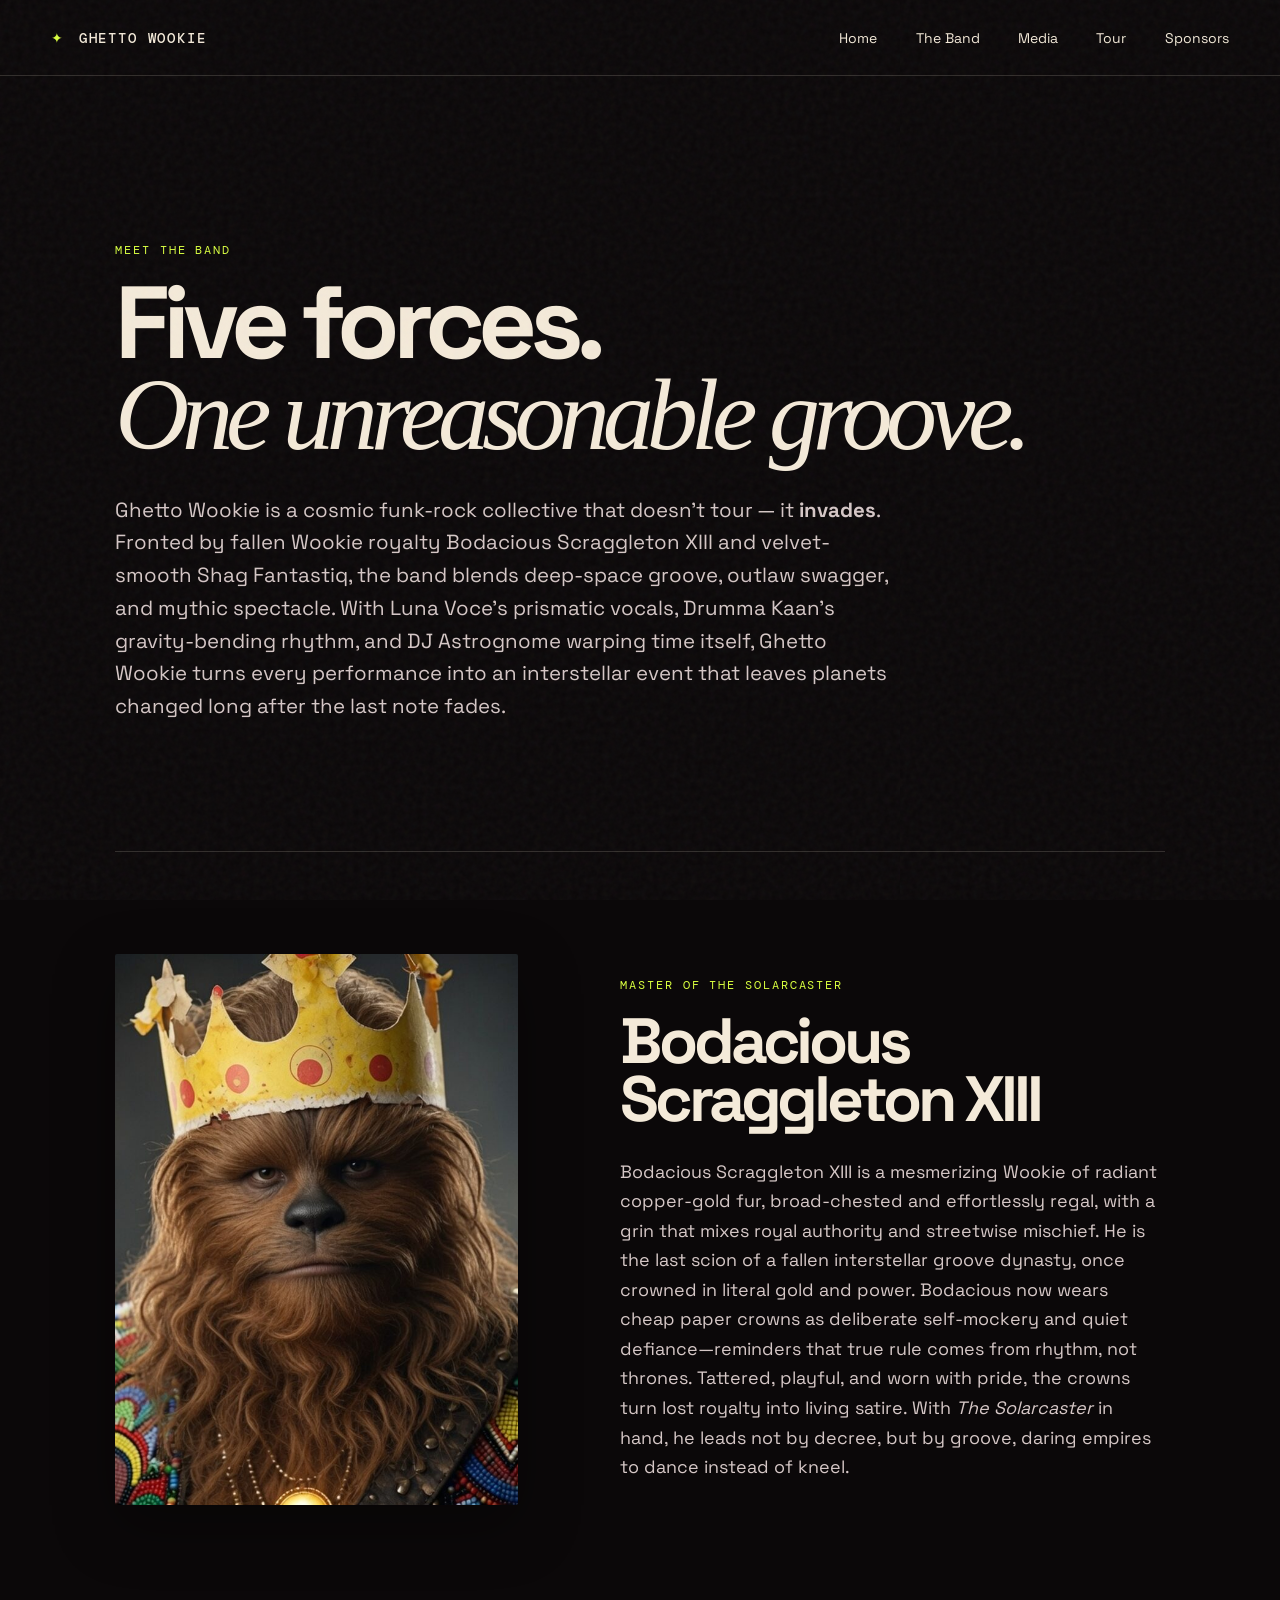
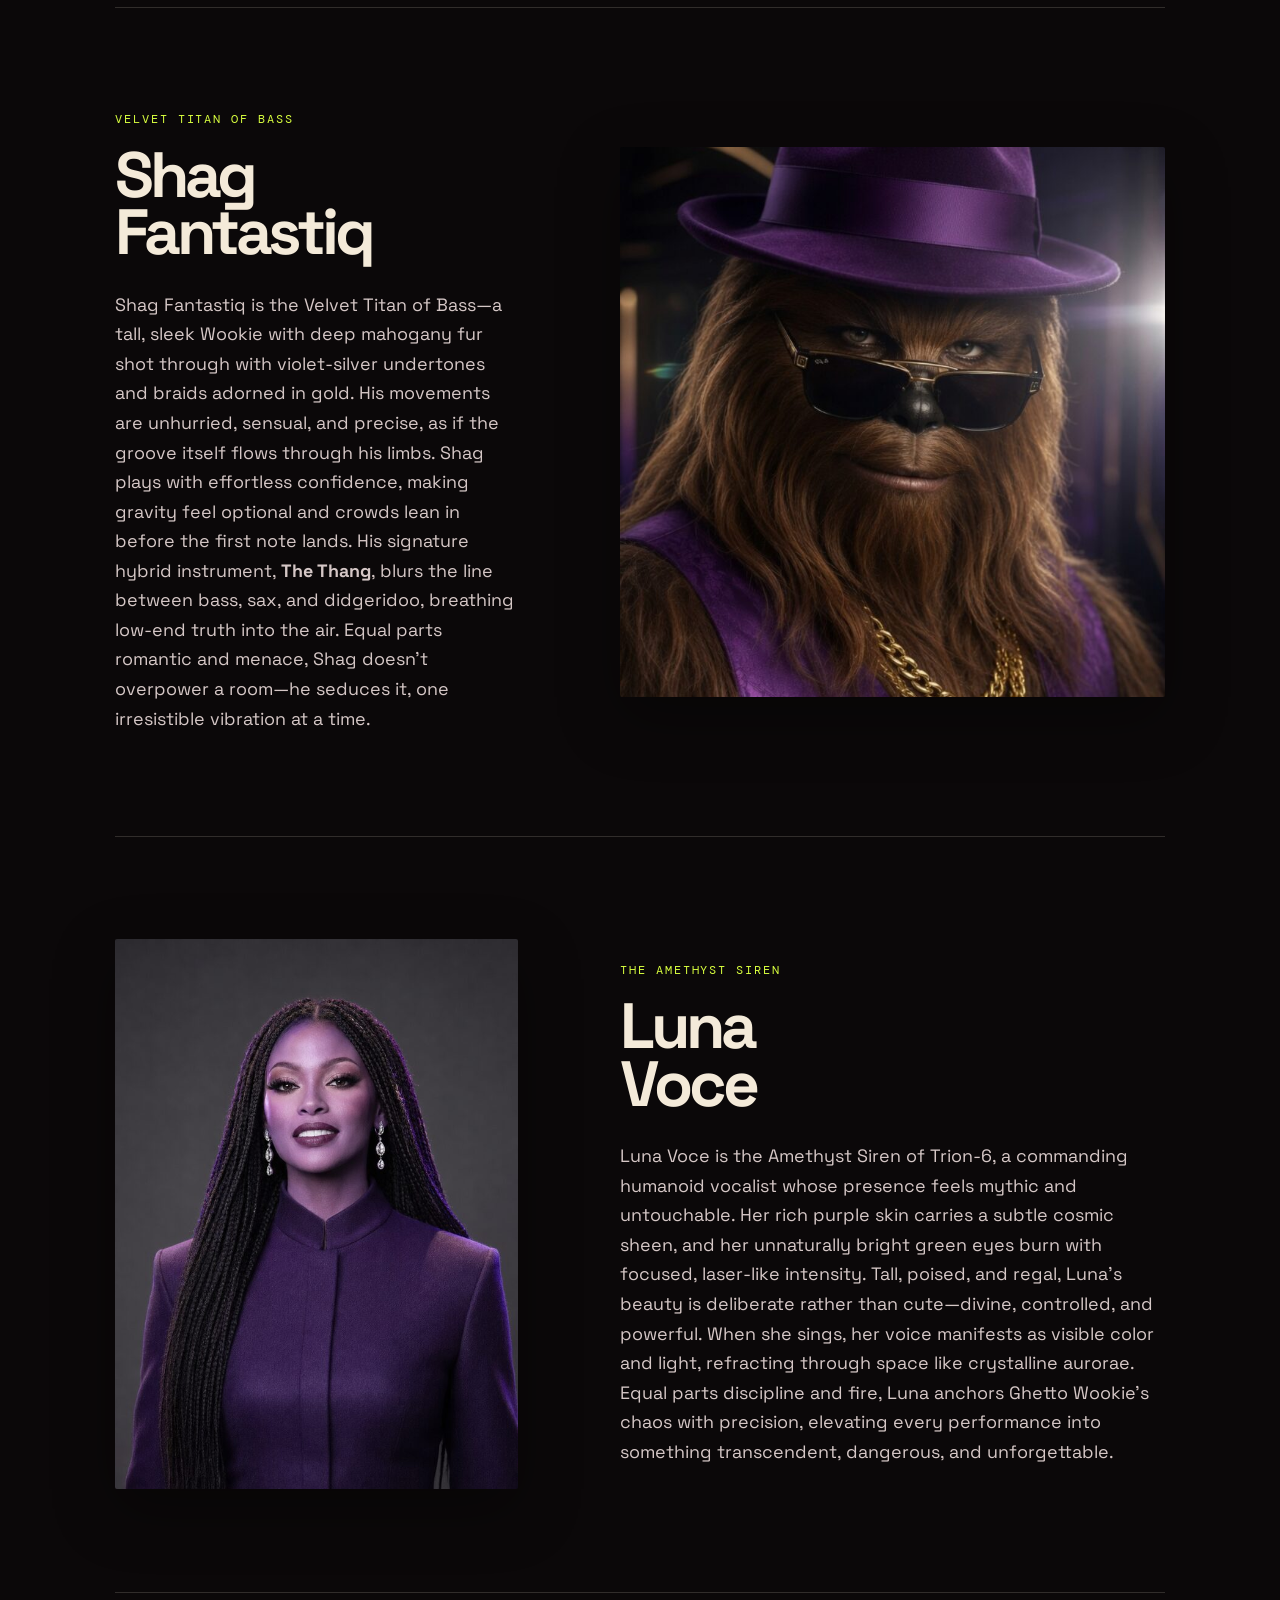
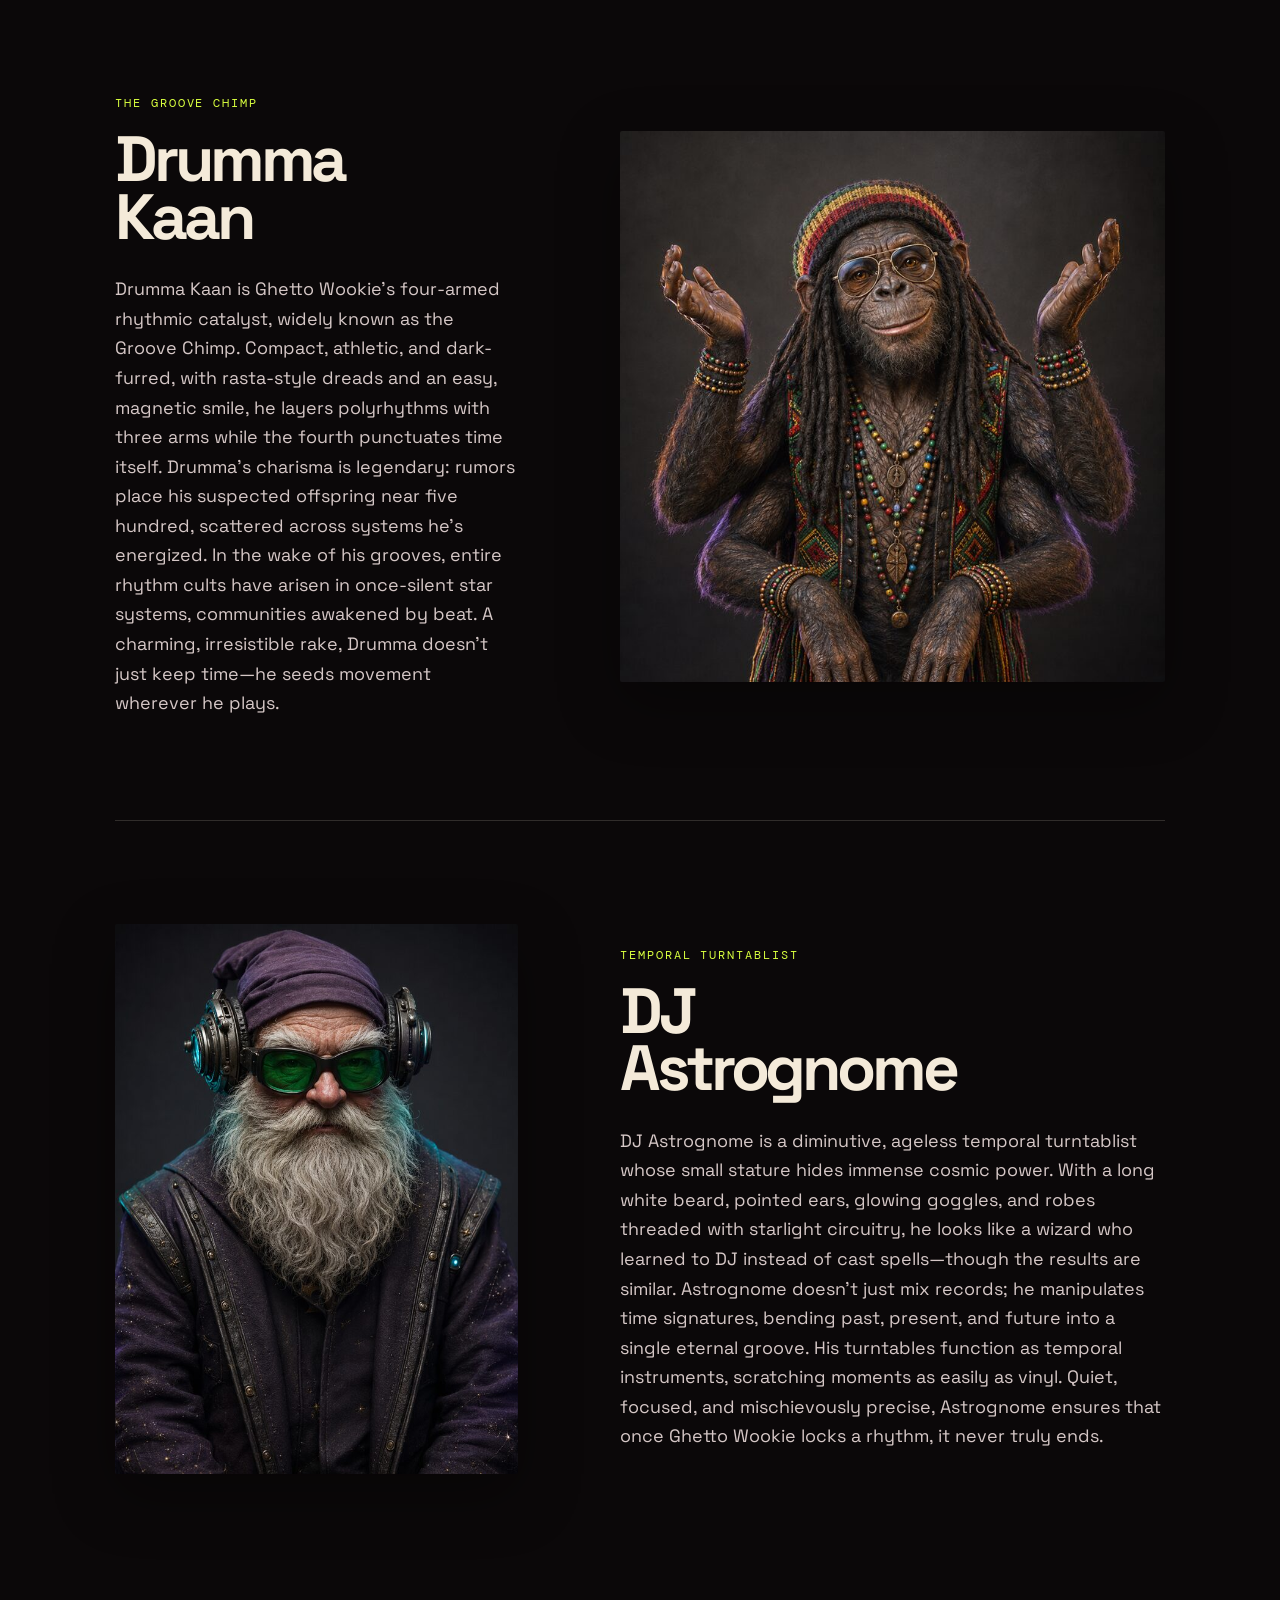
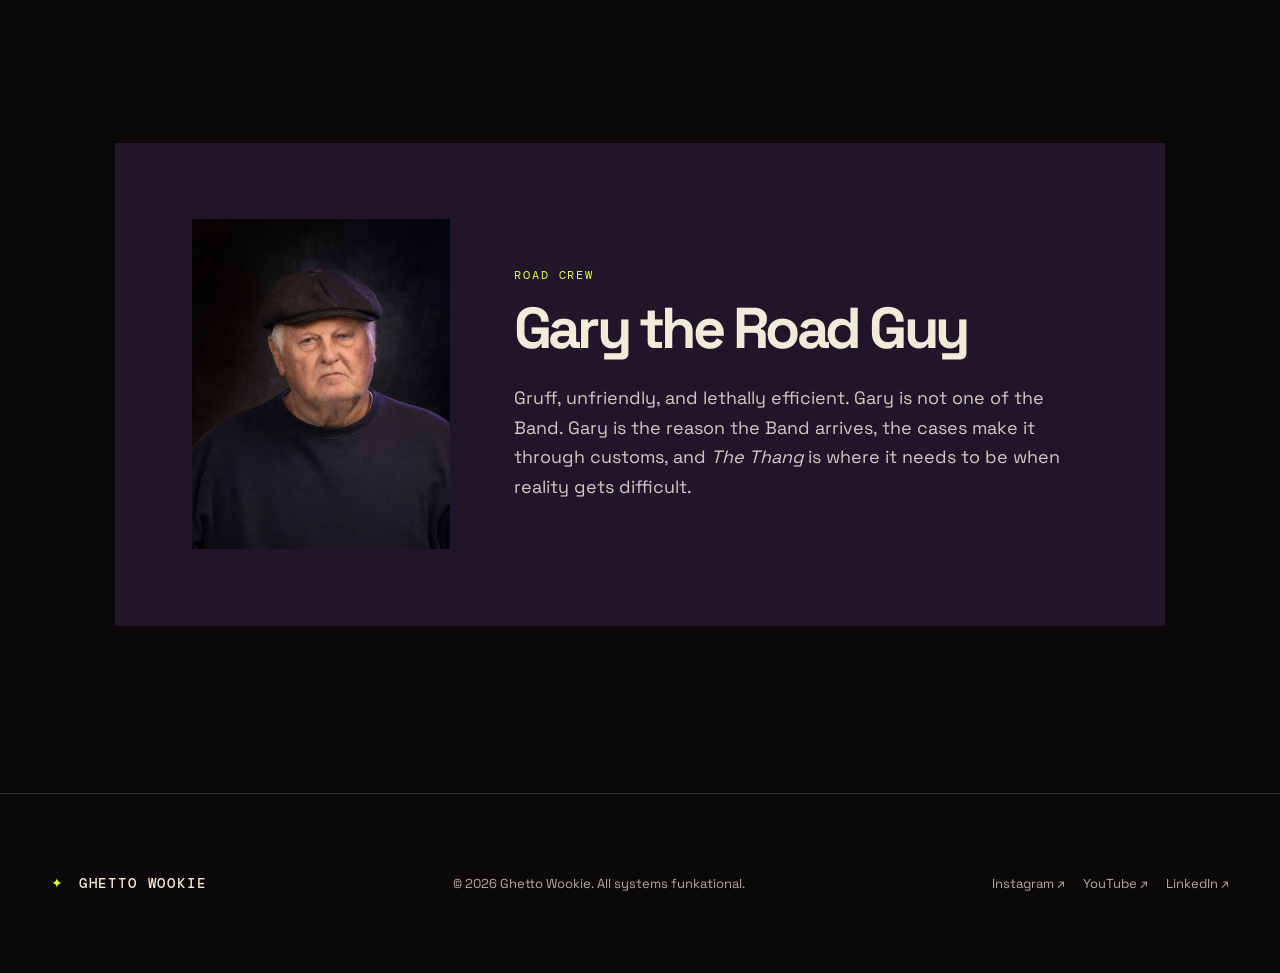
==== commit d6fcb47e: "Add CMS Tech LinkedIn footer link" ====
--- a/about.html
+++ b/about.html
@@ -55,5 +55,5 @@
 
     <section id="gary" class="gary-note"><div class="gary-photo" role="img" aria-label="Gary the Road Guy"></div><div class="gary-copy"><p class="eyebrow">ROAD CREW</p><h2>Gary the Road Guy</h2><p>Gruff, unfriendly, and lethally efficient. Gary is not one of the Band. Gary is the reason the Band arrives, the cases make it through customs, and <em>The Thang</em> is where it needs to be when reality gets difficult.</p></div></section>
   </main>
-  <footer><a class="wordmark" href="index.html"><span class="wordmark-star">✦</span> GHETTO WOOKIE</a><p>© 2026 Ghetto Wookie. All systems funkational.</p><div><a href="https://www.instagram.com/ghettowookie/" target="_blank" rel="noreferrer">Instagram ↗</a><a href="https://www.youtube.com/channel/UCMTA7sQMYckZrdn3FC0UUag" target="_blank" rel="noreferrer">YouTube ↗</a></div></footer>
+  <footer><a class="wordmark" href="index.html"><span class="wordmark-star">✦</span> GHETTO WOOKIE</a><p>© 2026 Ghetto Wookie. All systems funkational.</p><div><a href="https://www.instagram.com/ghettowookie/" target="_blank" rel="noreferrer">Instagram ↗</a><a href="https://www.youtube.com/channel/UCMTA7sQMYckZrdn3FC0UUag" target="_blank" rel="noreferrer">YouTube ↗</a><a href="https://www.linkedin.com/company/112707297/" target="_blank" rel="noreferrer">LinkedIn ↗</a></div></footer>
 </body></html>
--- a/css/site.css
+++ b/css/site.css
@@ -64,3 +64,22 @@
 
 /* Sponsors: intentionally awaiting the right transmissions. */
 .sponsors-page{background:#0a070d}.sponsors-masthead{min-height:clamp(430px,58svh,650px);padding:clamp(126px,17vw,200px) clamp(22px,9vw,150px) clamp(74px,10vw,130px);background:radial-gradient(circle at 81% 42%,rgba(236,156,44,.2),transparent 19%),radial-gradient(circle at 72% 64%,rgba(123,48,145,.28),transparent 31%),#0a070d;border-bottom:1px solid rgba(244,234,217,.12)}.sponsors-masthead h1{max-width:800px;font-size:clamp(56px,8vw,122px);line-height:.88;letter-spacing:-.07em;margin:0}.sponsors-masthead h1 em,.sponsor-stage h2 em{font-family:Georgia,serif;font-weight:400}.sponsors-masthead>p:last-child{max-width:570px;color:#d7cabc;font-size:clamp(17px,1.7vw,23px);line-height:1.58;margin:30px 0 0}.sponsor-stage{display:grid;grid-template-columns:minmax(260px,.9fr) minmax(260px,1.1fr);gap:clamp(50px,10vw,160px);align-items:center;background:#140d18}.sponsor-stage-copy h2{font-size:clamp(48px,5.3vw,84px);line-height:.9;letter-spacing:-.06em;margin:0}.sponsor-stage-copy>p:last-child{max-width:480px;color:#d7cabc;font-size:18px;line-height:1.6;margin:28px 0 0}.sponsor-transmission{min-height:clamp(310px,34vw,450px);display:flex;flex-direction:column;justify-content:space-between;padding:clamp(25px,4vw,48px);border:1px solid rgba(243,162,55,.56);background:radial-gradient(circle at 50% 50%,rgba(107,44,131,.35),transparent 38%),linear-gradient(145deg,rgba(23,14,30,.97),rgba(7,5,9,.98));box-shadow:0 25px 70px rgba(0,0,0,.34)}.sponsor-transmission span{font:11px "DM Mono",monospace;letter-spacing:.15em;color:#f3a237}.sponsor-transmission strong{font-size:clamp(31px,3.8vw,58px);line-height:.92;letter-spacing:-.055em}.sponsor-transmission i{align-self:flex-end;color:#f3a237;font-size:clamp(34px,5vw,68px);font-style:normal}@media(max-width:760px){.sponsors-masthead{min-height:390px;padding-top:120px}.sponsors-masthead h1{font-size:clamp(52px,15vw,74px)}.sponsor-stage{grid-template-columns:1fr}.sponsor-transmission{min-height:280px}}
+
+/* Sponsor roster: two real signals, no filler. */
+.sponsor-grid{display:grid;grid-template-columns:repeat(2,minmax(0,1fr));gap:16px}.sponsor-card{min-height:360px;position:relative;overflow:hidden;display:flex;flex-direction:column;align-items:flex-start;padding:22px;text-decoration:none;color:var(--cream);border:1px solid rgba(243,162,55,.46);background:linear-gradient(145deg,#1e1328,#08060a);box-shadow:0 20px 52px rgba(0,0,0,.26);transition:transform .25s ease,border-color .25s ease,box-shadow .25s ease}.sponsor-card:hover{transform:translateY(-7px);border-color:#ffc367;box-shadow:0 28px 64px rgba(0,0,0,.42)}.sponsor-card:after{content:"";position:absolute;inset:auto -25% -55% 28%;height:70%;border:1px solid rgba(243,162,55,.2);border-radius:50%;pointer-events:none}.sponsor-card img{display:block;position:relative;z-index:1;width:100%;height:122px;object-fit:contain;object-position:center;margin:24px 0 28px}.sponsor-label,.sponsor-card i{position:relative;z-index:1;font:10px "DM Mono",monospace;letter-spacing:.12em;text-transform:uppercase;font-style:normal}.sponsor-label{color:#f3a237}.sponsor-card strong{position:relative;z-index:1;margin-top:auto;font-size:clamp(25px,2.7vw,40px);line-height:.98;letter-spacing:-.045em}.sponsor-card i{margin-top:18px;color:#d7cabc}.sponsor-oti{border-color:rgba(208,42,58,.72);background:radial-gradient(circle at 82% 16%,rgba(185,0,22,.22),transparent 31%),linear-gradient(145deg,#092544,#070e19)}.sponsor-oti:hover{border-color:#ed5663}.sponsor-oti .sponsor-label{color:#ff9ca5}.sponsor-cms{background:radial-gradient(circle at 82% 16%,rgba(243,162,55,.18),transparent 31%),linear-gradient(145deg,#17100b,#080707)}.sponsor-disclaimer{padding-top:0;padding-bottom:clamp(68px,9vw,120px);background:#140d18}.sponsor-disclaimer p{max-width:880px;margin:0;color:#938690;font:10px/1.65 "DM Mono",monospace;letter-spacing:.07em;text-transform:uppercase}@media(max-width:760px){.sponsor-grid{grid-template-columns:1fr}.sponsor-card{min-height:300px}.sponsor-card img{height:96px;margin:18px 0 24px}.sponsor-disclaimer{padding-top:0}.sponsor-disclaimer p{font-size:9px;line-height:1.65}}
+
+
+/* Wookie's Own is a house patron, not a destination. */
+.sponsor-endor{grid-column:1/-1;min-height:330px;align-items:center;text-align:center;border-color:rgba(211,166,76,.68);background:radial-gradient(circle at 50% 46%,rgba(90,121,58,.18),transparent 31%),linear-gradient(145deg,#10271d,#03130d 72%);cursor:default}.sponsor-endor:hover{transform:none;border-color:rgba(231,195,113,.94);box-shadow:0 20px 52px rgba(0,0,0,.26)}.sponsor-endor:after{inset:auto 14% -63%;width:72%;height:112%;border-color:rgba(211,166,76,.16)}.sponsor-endor .sponsor-label{color:#d9b66f}.sponsor-endor img{width:min(100%,320px);height:210px;margin:8px 0 12px;image-rendering:auto}.sponsor-endor strong{margin-top:auto;color:#f2dfb8;font-family:Georgia,serif;font-weight:400;letter-spacing:.015em;line-height:1.02}@media(max-width:760px){.sponsor-endor{grid-column:auto;min-height:330px}.sponsor-endor img{height:185px;width:min(100%,280px)}}
+
+/* The support system behind the galaxy's busiest drummer. */
+.sponsor-endor{grid-column:auto;min-height:360px}.sponsor-endor img{width:min(100%,280px);height:170px;margin:16px 0 18px}.sponsor-yutes{border-color:rgba(222,119,42,.7);background:radial-gradient(circle at 50% 20%,rgba(189,92,34,.2),transparent 36%),linear-gradient(145deg,#26120d,#090609 72%)}.sponsor-yutes:hover{transform:none;border-color:#efae65;box-shadow:0 20px 52px rgba(0,0,0,.26)}.sponsor-yutes:after{border-color:rgba(239,174,101,.16)}.sponsor-yutes .sponsor-label{color:#efae65}.sponsor-yutes img{height:172px;width:min(100%,220px);margin:12px auto 18px}.sponsor-yutes strong{margin-top:0;font-family:Georgia,serif;font-weight:400;letter-spacing:.01em}.sponsor-yutes p{position:relative;z-index:1;margin:14px 0 0;color:#ddc7b1;font-size:13px;line-height:1.45}@media(max-width:760px){.sponsor-endor{grid-column:auto;min-height:300px}.sponsor-endor img{height:138px}.sponsor-yutes img{height:160px}}
+
+/* A benefactor of unknown provenance, with an unusually good library. */
+.sponsor-literary{grid-column:1/-1;min-height:290px;display:grid;grid-template-columns:minmax(190px,.68fr) minmax(0,1.32fr);gap:clamp(24px,5vw,72px);align-items:center;border-color:rgba(205,147,58,.68);background:radial-gradient(circle at 80% 56%,rgba(145,69,22,.2),transparent 34%),linear-gradient(145deg,#21100b,#0b0809 73%)}.sponsor-literary:hover{transform:none;border-color:#eac06d;box-shadow:0 20px 52px rgba(0,0,0,.26)}.sponsor-literary:after{border-color:rgba(220,164,69,.16)}.sponsor-literary .sponsor-label{color:#e1af58}.sponsor-literary a{position:relative;z-index:1;display:block;justify-self:center;width:min(100%,265px);line-height:0}.sponsor-literary img{width:100%;height:242px;margin:0;object-fit:cover;border:1px solid rgba(234,192,109,.38)}.sponsor-literary-copy{position:relative;z-index:1;text-align:left}.sponsor-literary strong{display:block;margin:0;font-family:Georgia,serif;font-weight:400;letter-spacing:.01em}.sponsor-literary p{margin:15px 0 0;max-width:520px;color:#ddc7b1;font-size:15px;line-height:1.5}@media(max-width:760px){.sponsor-literary{grid-column:auto;min-height:0;display:flex;gap:0;align-items:center}.sponsor-literary a{width:min(100%,245px);margin:18px auto 2px}.sponsor-literary img{height:190px}.sponsor-literary-copy{text-align:center}.sponsor-literary p{font-size:14px}}
+
+/* The anonymous benefactor now gets the wall space his money insists upon. */
+.sponsor-literary{min-height:440px;grid-template-columns:minmax(300px,.95fr) minmax(0,1.05fr);padding:clamp(24px,3vw,42px)}.sponsor-literary a{width:min(100%,430px)}.sponsor-literary img{height:360px}.sponsor-literary-copy strong{font-size:clamp(36px,4vw,58px)}.sponsor-literary-copy p{font-size:17px;max-width:490px}@media(max-width:760px){.sponsor-literary{min-height:0;display:flex;padding:22px}.sponsor-literary a{width:min(100%,340px)}.sponsor-literary img{height:300px}.sponsor-literary-copy strong{font-size:32px}.sponsor-literary-copy p{font-size:15px}}
+
+/* Full-size artwork links for house sponsors. */
+.sponsor-endor>a,.sponsor-yutes>a{position:relative;z-index:1;display:block;width:100%;line-height:0}.sponsor-endor>a img,.sponsor-yutes>a img{display:block;margin-left:auto;margin-right:auto}.sponsor-yutes{min-height:360px}.sponsor-yutes>a{width:min(100%,300px);margin:0 auto}.sponsor-yutes>a img{width:100%;height:230px;margin-top:0;margin-bottom:16px;object-fit:cover;object-position:center}.sponsor-yutes strong{font-size:clamp(31px,3.2vw,45px)}.sponsor-yutes p{font-size:14px}@media(max-width:760px){.sponsor-yutes>a{width:min(100%,280px)}.sponsor-yutes>a img{height:220px}}
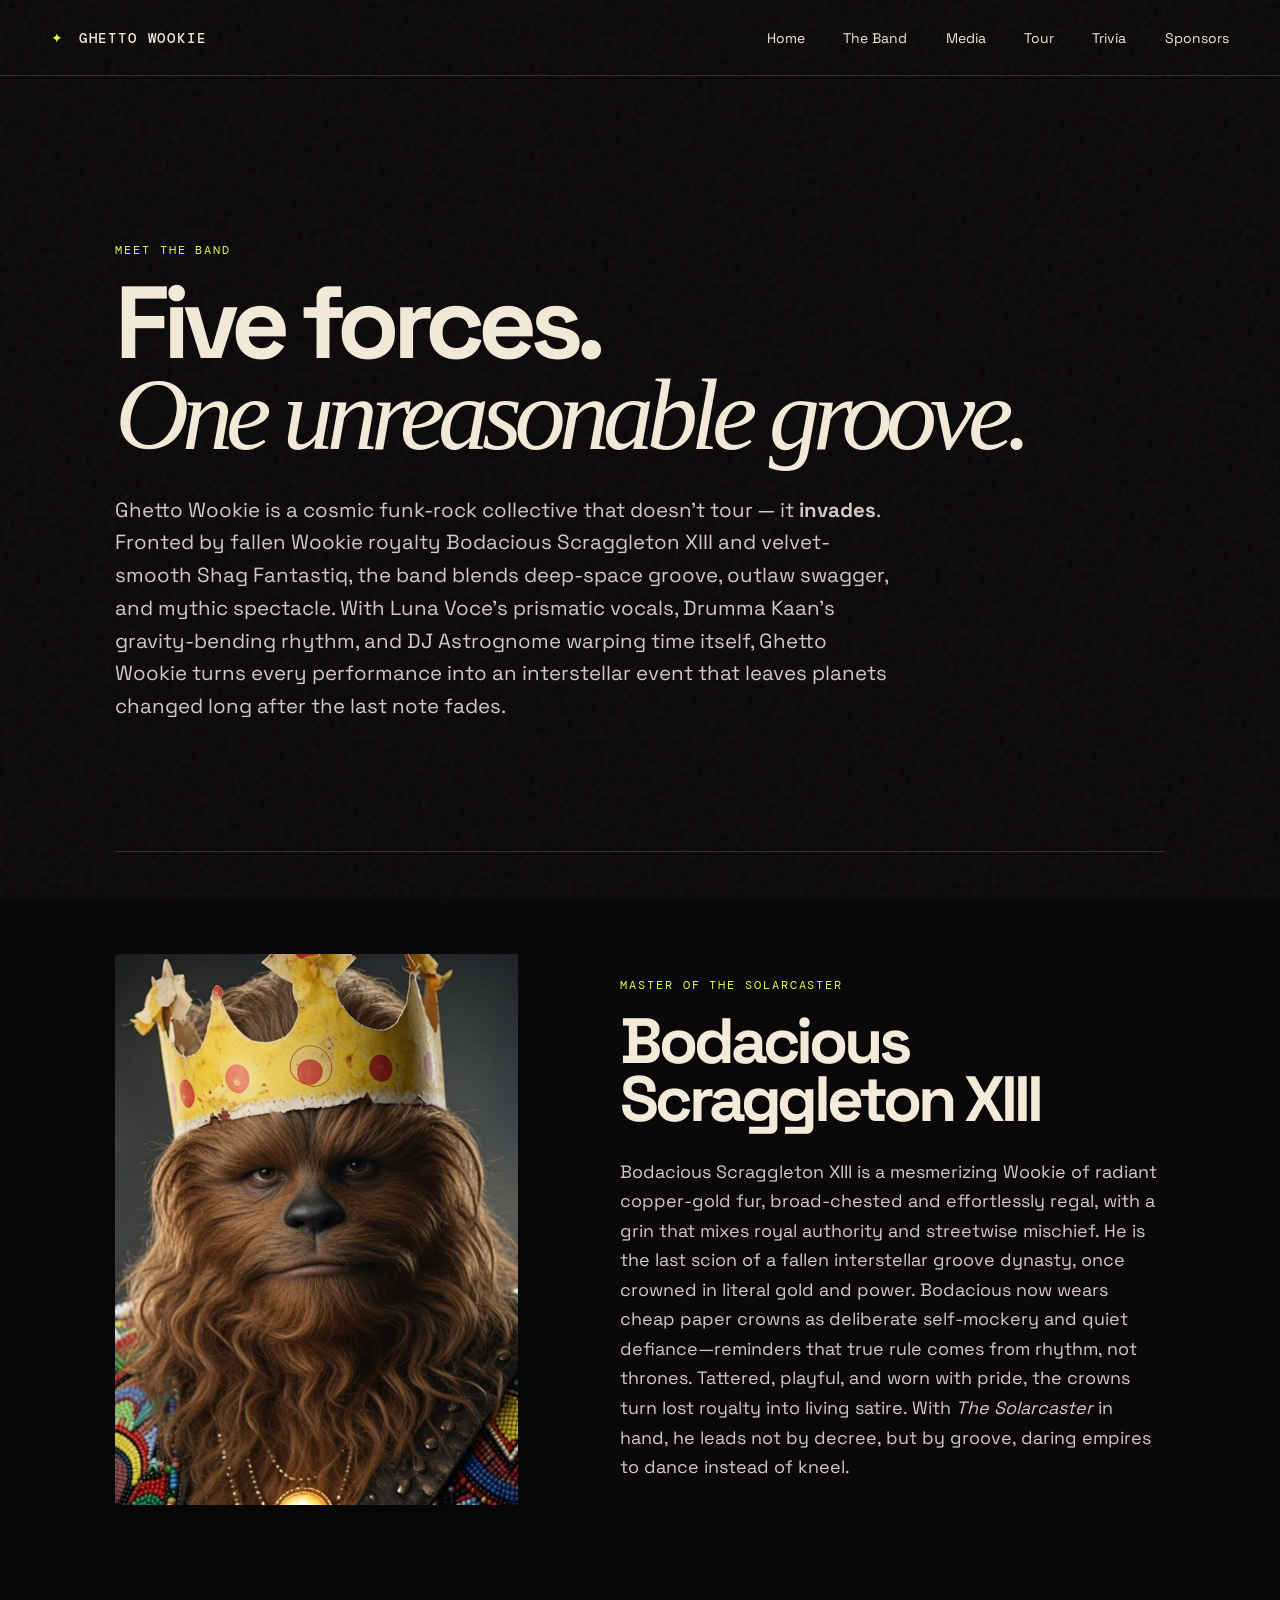
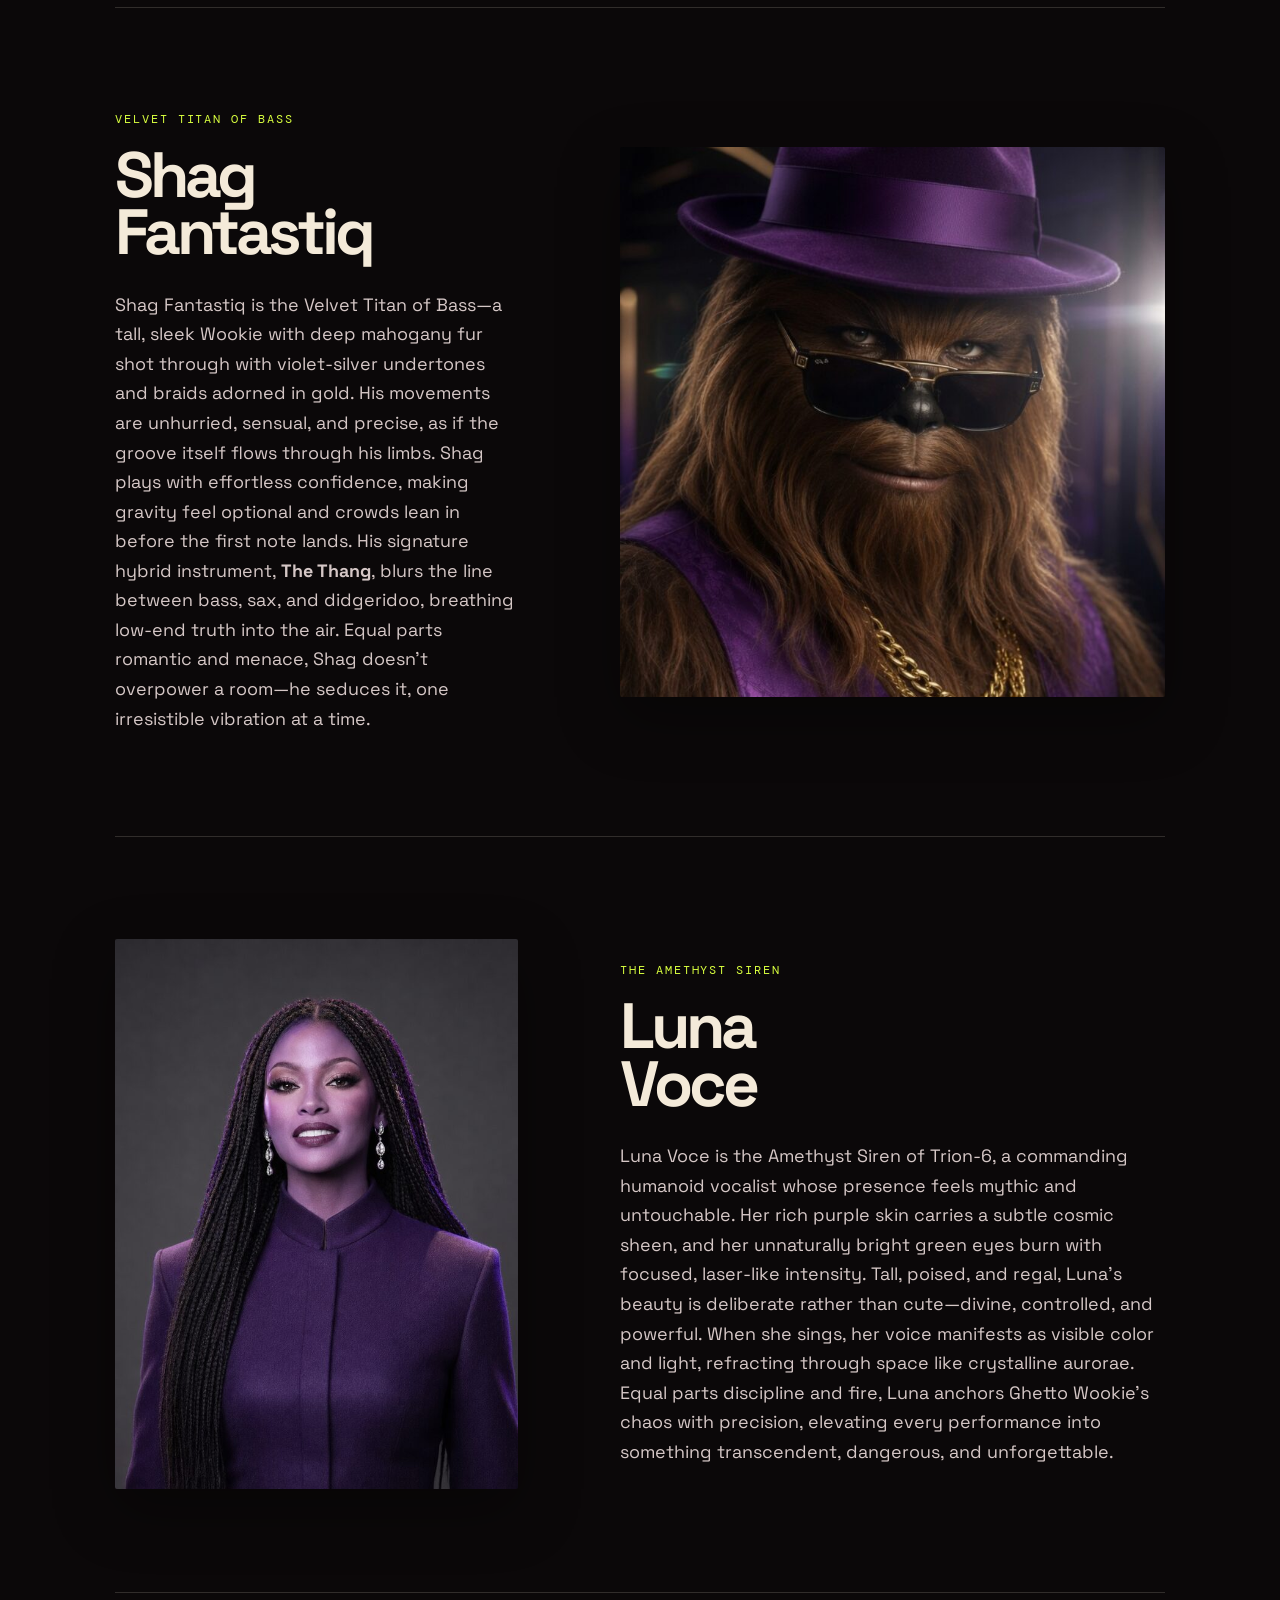
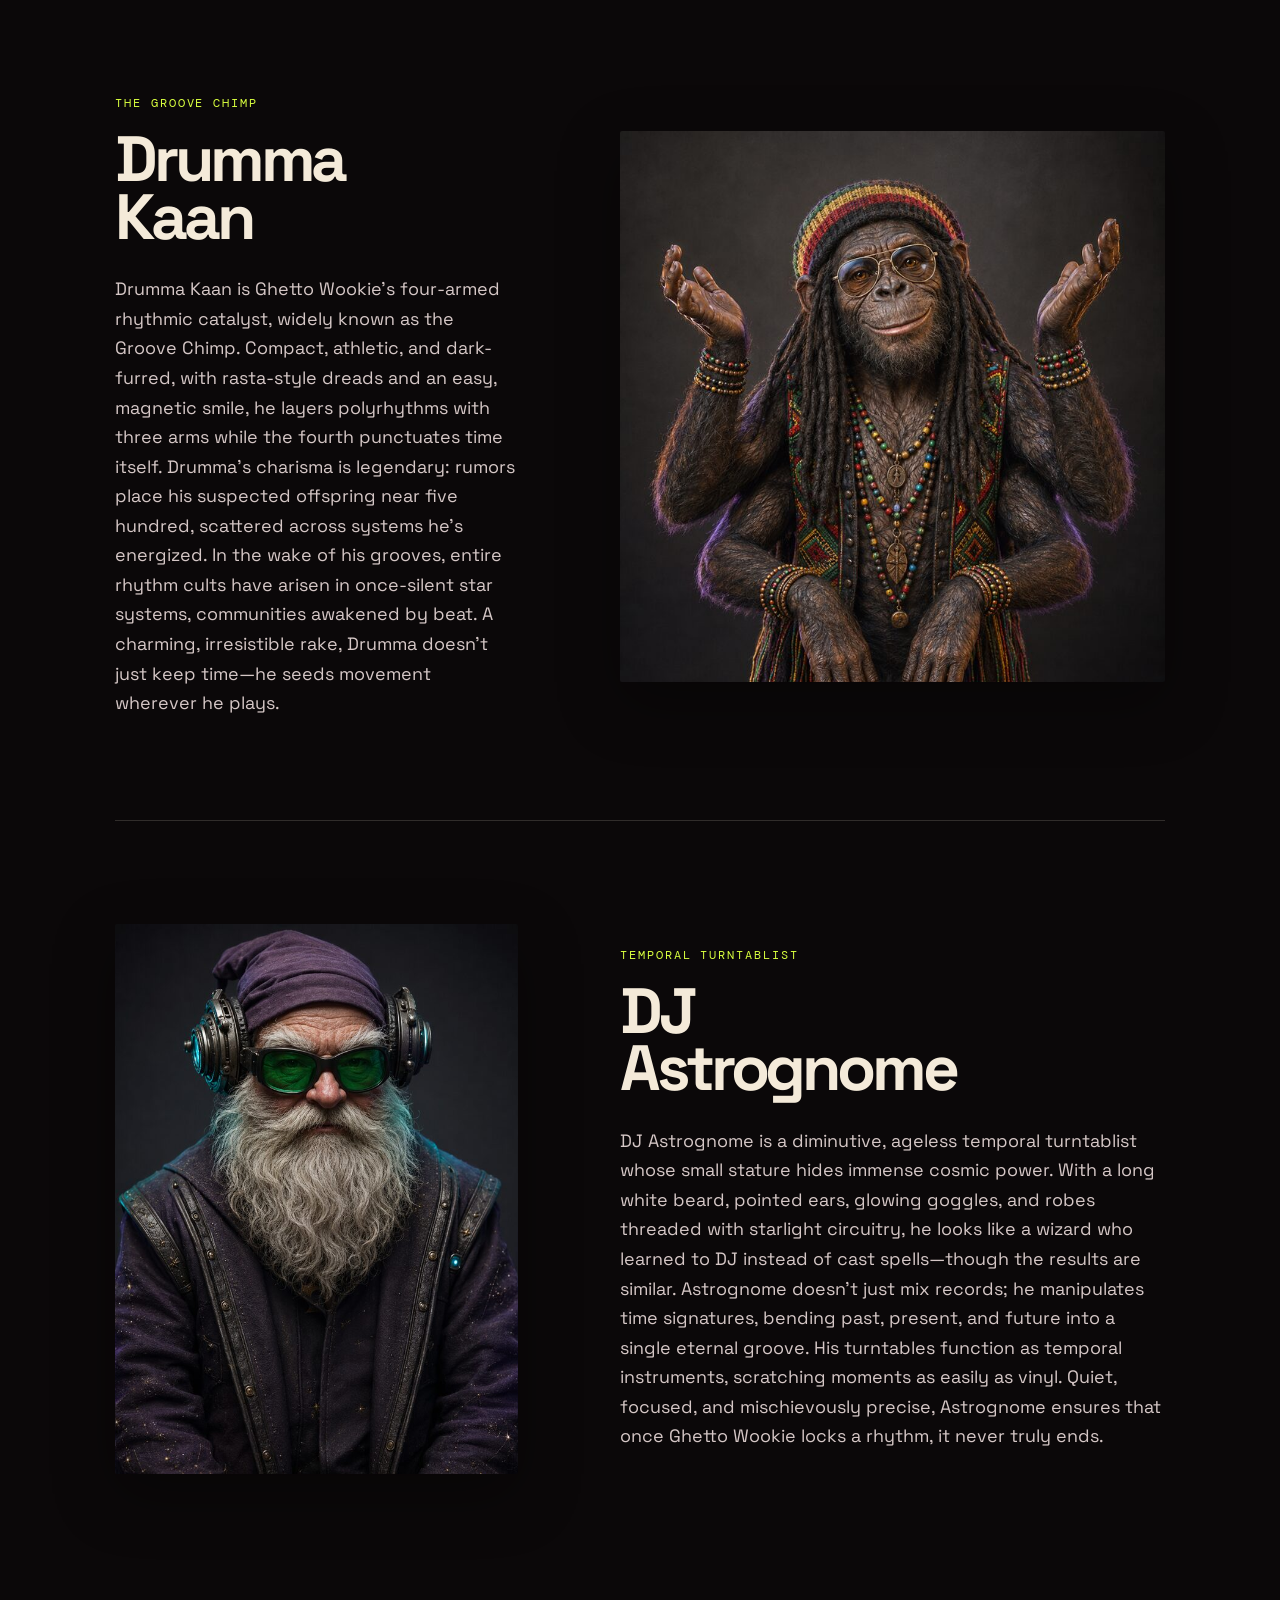
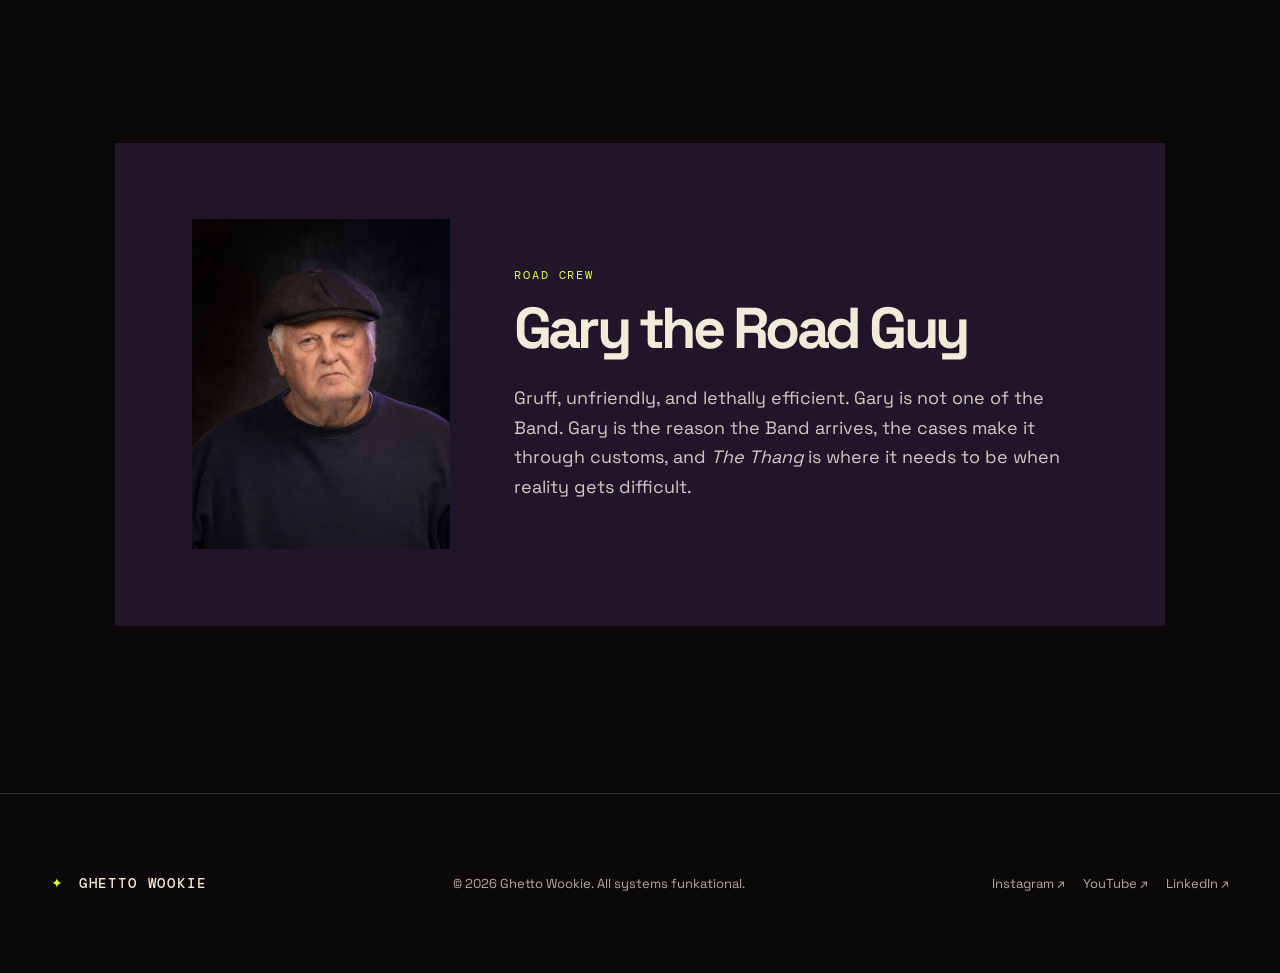
==== commit 370c88d2: "Add Trivia to site navigation" ====
--- a/about.html
+++ b/about.html
@@ -20,6 +20,7 @@
       <a href="about.html" aria-current="page">The Band</a>
       <a href="media.html">Media</a>
       <a href="invasions.html">Tour</a>
+      <a href="trivia.html">Trivia</a>
       <a href="sponsors.html">Sponsors</a>
     </nav>
   </header>
--- a/css/site.css
+++ b/css/site.css
@@ -62,24 +62,298 @@
 /* Desktop hero: preserve the band’s full upper silhouettes. */
 @media (min-width:761px){.hero-image{background-position:center top}}
 
-/* Sponsors: intentionally awaiting the right transmissions. */
-.sponsors-page{background:#0a070d}.sponsors-masthead{min-height:clamp(430px,58svh,650px);padding:clamp(126px,17vw,200px) clamp(22px,9vw,150px) clamp(74px,10vw,130px);background:radial-gradient(circle at 81% 42%,rgba(236,156,44,.2),transparent 19%),radial-gradient(circle at 72% 64%,rgba(123,48,145,.28),transparent 31%),#0a070d;border-bottom:1px solid rgba(244,234,217,.12)}.sponsors-masthead h1{max-width:800px;font-size:clamp(56px,8vw,122px);line-height:.88;letter-spacing:-.07em;margin:0}.sponsors-masthead h1 em,.sponsor-stage h2 em{font-family:Georgia,serif;font-weight:400}.sponsors-masthead>p:last-child{max-width:570px;color:#d7cabc;font-size:clamp(17px,1.7vw,23px);line-height:1.58;margin:30px 0 0}.sponsor-stage{display:grid;grid-template-columns:minmax(260px,.9fr) minmax(260px,1.1fr);gap:clamp(50px,10vw,160px);align-items:center;background:#140d18}.sponsor-stage-copy h2{font-size:clamp(48px,5.3vw,84px);line-height:.9;letter-spacing:-.06em;margin:0}.sponsor-stage-copy>p:last-child{max-width:480px;color:#d7cabc;font-size:18px;line-height:1.6;margin:28px 0 0}.sponsor-transmission{min-height:clamp(310px,34vw,450px);display:flex;flex-direction:column;justify-content:space-between;padding:clamp(25px,4vw,48px);border:1px solid rgba(243,162,55,.56);background:radial-gradient(circle at 50% 50%,rgba(107,44,131,.35),transparent 38%),linear-gradient(145deg,rgba(23,14,30,.97),rgba(7,5,9,.98));box-shadow:0 25px 70px rgba(0,0,0,.34)}.sponsor-transmission span{font:11px "DM Mono",monospace;letter-spacing:.15em;color:#f3a237}.sponsor-transmission strong{font-size:clamp(31px,3.8vw,58px);line-height:.92;letter-spacing:-.055em}.sponsor-transmission i{align-self:flex-end;color:#f3a237;font-size:clamp(34px,5vw,68px);font-style:normal}@media(max-width:760px){.sponsors-masthead{min-height:390px;padding-top:120px}.sponsors-masthead h1{font-size:clamp(52px,15vw,74px)}.sponsor-stage{grid-template-columns:1fr}.sponsor-transmission{min-height:280px}}
-
-/* Sponsor roster: two real signals, no filler. */
-.sponsor-grid{display:grid;grid-template-columns:repeat(2,minmax(0,1fr));gap:16px}.sponsor-card{min-height:360px;position:relative;overflow:hidden;display:flex;flex-direction:column;align-items:flex-start;padding:22px;text-decoration:none;color:var(--cream);border:1px solid rgba(243,162,55,.46);background:linear-gradient(145deg,#1e1328,#08060a);box-shadow:0 20px 52px rgba(0,0,0,.26);transition:transform .25s ease,border-color .25s ease,box-shadow .25s ease}.sponsor-card:hover{transform:translateY(-7px);border-color:#ffc367;box-shadow:0 28px 64px rgba(0,0,0,.42)}.sponsor-card:after{content:"";position:absolute;inset:auto -25% -55% 28%;height:70%;border:1px solid rgba(243,162,55,.2);border-radius:50%;pointer-events:none}.sponsor-card img{display:block;position:relative;z-index:1;width:100%;height:122px;object-fit:contain;object-position:center;margin:24px 0 28px}.sponsor-label,.sponsor-card i{position:relative;z-index:1;font:10px "DM Mono",monospace;letter-spacing:.12em;text-transform:uppercase;font-style:normal}.sponsor-label{color:#f3a237}.sponsor-card strong{position:relative;z-index:1;margin-top:auto;font-size:clamp(25px,2.7vw,40px);line-height:.98;letter-spacing:-.045em}.sponsor-card i{margin-top:18px;color:#d7cabc}.sponsor-oti{border-color:rgba(208,42,58,.72);background:radial-gradient(circle at 82% 16%,rgba(185,0,22,.22),transparent 31%),linear-gradient(145deg,#092544,#070e19)}.sponsor-oti:hover{border-color:#ed5663}.sponsor-oti .sponsor-label{color:#ff9ca5}.sponsor-cms{background:radial-gradient(circle at 82% 16%,rgba(243,162,55,.18),transparent 31%),linear-gradient(145deg,#17100b,#080707)}.sponsor-disclaimer{padding-top:0;padding-bottom:clamp(68px,9vw,120px);background:#140d18}.sponsor-disclaimer p{max-width:880px;margin:0;color:#938690;font:10px/1.65 "DM Mono",monospace;letter-spacing:.07em;text-transform:uppercase}@media(max-width:760px){.sponsor-grid{grid-template-columns:1fr}.sponsor-card{min-height:300px}.sponsor-card img{height:96px;margin:18px 0 24px}.sponsor-disclaimer{padding-top:0}.sponsor-disclaimer p{font-size:9px;line-height:1.65}}
-
-
-/* Wookie's Own is a house patron, not a destination. */
-.sponsor-endor{grid-column:1/-1;min-height:330px;align-items:center;text-align:center;border-color:rgba(211,166,76,.68);background:radial-gradient(circle at 50% 46%,rgba(90,121,58,.18),transparent 31%),linear-gradient(145deg,#10271d,#03130d 72%);cursor:default}.sponsor-endor:hover{transform:none;border-color:rgba(231,195,113,.94);box-shadow:0 20px 52px rgba(0,0,0,.26)}.sponsor-endor:after{inset:auto 14% -63%;width:72%;height:112%;border-color:rgba(211,166,76,.16)}.sponsor-endor .sponsor-label{color:#d9b66f}.sponsor-endor img{width:min(100%,320px);height:210px;margin:8px 0 12px;image-rendering:auto}.sponsor-endor strong{margin-top:auto;color:#f2dfb8;font-family:Georgia,serif;font-weight:400;letter-spacing:.015em;line-height:1.02}@media(max-width:760px){.sponsor-endor{grid-column:auto;min-height:330px}.sponsor-endor img{height:185px;width:min(100%,280px)}}
-
-/* The support system behind the galaxy's busiest drummer. */
-.sponsor-endor{grid-column:auto;min-height:360px}.sponsor-endor img{width:min(100%,280px);height:170px;margin:16px 0 18px}.sponsor-yutes{border-color:rgba(222,119,42,.7);background:radial-gradient(circle at 50% 20%,rgba(189,92,34,.2),transparent 36%),linear-gradient(145deg,#26120d,#090609 72%)}.sponsor-yutes:hover{transform:none;border-color:#efae65;box-shadow:0 20px 52px rgba(0,0,0,.26)}.sponsor-yutes:after{border-color:rgba(239,174,101,.16)}.sponsor-yutes .sponsor-label{color:#efae65}.sponsor-yutes img{height:172px;width:min(100%,220px);margin:12px auto 18px}.sponsor-yutes strong{margin-top:0;font-family:Georgia,serif;font-weight:400;letter-spacing:.01em}.sponsor-yutes p{position:relative;z-index:1;margin:14px 0 0;color:#ddc7b1;font-size:13px;line-height:1.45}@media(max-width:760px){.sponsor-endor{grid-column:auto;min-height:300px}.sponsor-endor img{height:138px}.sponsor-yutes img{height:160px}}
-
-/* A benefactor of unknown provenance, with an unusually good library. */
-.sponsor-literary{grid-column:1/-1;min-height:290px;display:grid;grid-template-columns:minmax(190px,.68fr) minmax(0,1.32fr);gap:clamp(24px,5vw,72px);align-items:center;border-color:rgba(205,147,58,.68);background:radial-gradient(circle at 80% 56%,rgba(145,69,22,.2),transparent 34%),linear-gradient(145deg,#21100b,#0b0809 73%)}.sponsor-literary:hover{transform:none;border-color:#eac06d;box-shadow:0 20px 52px rgba(0,0,0,.26)}.sponsor-literary:after{border-color:rgba(220,164,69,.16)}.sponsor-literary .sponsor-label{color:#e1af58}.sponsor-literary a{position:relative;z-index:1;display:block;justify-self:center;width:min(100%,265px);line-height:0}.sponsor-literary img{width:100%;height:242px;margin:0;object-fit:cover;border:1px solid rgba(234,192,109,.38)}.sponsor-literary-copy{position:relative;z-index:1;text-align:left}.sponsor-literary strong{display:block;margin:0;font-family:Georgia,serif;font-weight:400;letter-spacing:.01em}.sponsor-literary p{margin:15px 0 0;max-width:520px;color:#ddc7b1;font-size:15px;line-height:1.5}@media(max-width:760px){.sponsor-literary{grid-column:auto;min-height:0;display:flex;gap:0;align-items:center}.sponsor-literary a{width:min(100%,245px);margin:18px auto 2px}.sponsor-literary img{height:190px}.sponsor-literary-copy{text-align:center}.sponsor-literary p{font-size:14px}}
-
-/* The anonymous benefactor now gets the wall space his money insists upon. */
-.sponsor-literary{min-height:440px;grid-template-columns:minmax(300px,.95fr) minmax(0,1.05fr);padding:clamp(24px,3vw,42px)}.sponsor-literary a{width:min(100%,430px)}.sponsor-literary img{height:360px}.sponsor-literary-copy strong{font-size:clamp(36px,4vw,58px)}.sponsor-literary-copy p{font-size:17px;max-width:490px}@media(max-width:760px){.sponsor-literary{min-height:0;display:flex;padding:22px}.sponsor-literary a{width:min(100%,340px)}.sponsor-literary img{height:300px}.sponsor-literary-copy strong{font-size:32px}.sponsor-literary-copy p{font-size:15px}}
-
-/* Full-size artwork links for house sponsors. */
-.sponsor-endor>a,.sponsor-yutes>a{position:relative;z-index:1;display:block;width:100%;line-height:0}.sponsor-endor>a img,.sponsor-yutes>a img{display:block;margin-left:auto;margin-right:auto}.sponsor-yutes{min-height:360px}.sponsor-yutes>a{width:min(100%,300px);margin:0 auto}.sponsor-yutes>a img{width:100%;height:230px;margin-top:0;margin-bottom:16px;object-fit:cover;object-position:center}.sponsor-yutes strong{font-size:clamp(31px,3.2vw,45px)}.sponsor-yutes p{font-size:14px}@media(max-width:760px){.sponsor-yutes>a{width:min(100%,280px)}.sponsor-yutes>a img{height:220px}}+/* Sponsors */
+.sponsors-page{background:#0a070d}
+.sponsors-masthead{
+  min-height:clamp(390px,52svh,560px);
+  display:flex;
+  flex-direction:column;
+  justify-content:flex-end;
+  padding:clamp(126px,14vw,176px) clamp(22px,9vw,150px) clamp(68px,8vw,104px);
+  background:
+    radial-gradient(circle at 82% 34%,rgba(236,156,44,.2),transparent 21%),
+    radial-gradient(circle at 70% 72%,rgba(123,48,145,.28),transparent 32%),
+    #0a070d;
+  border-bottom:1px solid rgba(244,234,217,.12)
+}
+.sponsors-masthead h1{
+  max-width:900px;
+  margin:0;
+  font-size:clamp(54px,7.4vw,108px);
+  line-height:.89;
+  letter-spacing:-.07em
+}
+.sponsors-masthead h1 em,
+.sponsor-stage h2 em{font-family:Georgia,serif;font-weight:400}
+.sponsors-masthead>p:last-child{
+  max-width:610px;
+  margin:26px 0 0;
+  color:#d7cabc;
+  font-size:clamp(17px,1.6vw,22px);
+  line-height:1.55
+}
+
+.sponsor-stage{
+  display:block;
+  background:#140d18;
+  padding-top:clamp(68px,8vw,112px)
+}
+.sponsor-stage-copy{
+  max-width:790px;
+  margin:0 0 clamp(38px,5vw,64px)
+}
+.sponsor-stage-copy h2{
+  margin:0;
+  font-size:clamp(44px,5vw,72px);
+  line-height:.92;
+  letter-spacing:-.055em
+}
+.sponsor-stage-copy>p:last-child{
+  max-width:660px;
+  margin:22px 0 0;
+  color:#d7cabc;
+  font-size:clamp(16px,1.5vw,19px);
+  line-height:1.6
+}
+
+.sponsor-grid{
+  display:grid;
+  grid-template-columns:repeat(12,minmax(0,1fr));
+  gap:clamp(16px,2.2vw,28px);
+  width:100%
+}
+.sponsor-card{
+  grid-column:span 6;
+  min-width:0;
+  min-height:340px;
+  position:relative;
+  overflow:hidden;
+  display:flex;
+  flex-direction:column;
+  align-items:flex-start;
+  padding:clamp(22px,2.7vw,34px);
+  color:var(--cream);
+  text-decoration:none;
+  border:1px solid rgba(243,162,55,.46);
+  background:linear-gradient(145deg,#1e1328,#08060a);
+  box-shadow:0 22px 54px rgba(0,0,0,.28);
+  transition:transform .25s ease,border-color .25s ease,box-shadow .25s ease
+}
+.sponsor-card:after{
+  content:"";
+  position:absolute;
+  z-index:0;
+  right:-20%;
+  bottom:-55%;
+  width:75%;
+  height:92%;
+  border:1px solid rgba(243,162,55,.17);
+  border-radius:50%;
+  pointer-events:none
+}
+.sponsor-card:hover{
+  transform:translateY(-6px);
+  border-color:#ffc367;
+  box-shadow:0 30px 68px rgba(0,0,0,.43)
+}
+.sponsor-card:focus-visible,
+.sponsor-card a:focus-visible{
+  outline:3px solid var(--acid);
+  outline-offset:4px
+}
+.sponsor-card>*{position:relative;z-index:1}
+.sponsor-label,
+.sponsor-card i{
+  font:10px "DM Mono",monospace;
+  letter-spacing:.13em;
+  text-transform:uppercase;
+  font-style:normal
+}
+.sponsor-label{color:#f3a237}
+.sponsor-card>img{
+  width:100%;
+  height:132px;
+  margin:30px 0 30px;
+  object-fit:contain;
+  object-position:center
+}
+.sponsor-card strong{
+  display:block;
+  margin-top:auto;
+  font-size:clamp(26px,2.7vw,40px);
+  line-height:1;
+  letter-spacing:-.045em
+}
+.sponsor-card i{
+  margin-top:18px;
+  color:#d7cabc
+}
+.sponsor-card p{
+  margin:14px 0 0;
+  color:#ddc7b1;
+  font-size:14px;
+  line-height:1.5
+}
+
+.sponsor-oti{
+  border-color:rgba(208,42,58,.72);
+  background:
+    radial-gradient(circle at 82% 16%,rgba(185,0,22,.22),transparent 31%),
+    linear-gradient(145deg,#092544,#070e19)
+}
+.sponsor-oti:hover{border-color:#ed5663}
+.sponsor-oti .sponsor-label{color:#ff9ca5}
+.sponsor-cms{
+  background:
+    radial-gradient(circle at 82% 16%,rgba(243,162,55,.18),transparent 31%),
+    linear-gradient(145deg,#17100b,#080707)
+}
+
+.sponsor-endor,
+.sponsor-yutes{cursor:default}
+.sponsor-endor:hover,
+.sponsor-yutes:hover,
+.sponsor-literary:hover{
+  transform:none;
+  box-shadow:0 22px 54px rgba(0,0,0,.28)
+}
+.sponsor-endor{
+  border-color:rgba(211,166,76,.68);
+  background:
+    radial-gradient(circle at 50% 34%,rgba(90,121,58,.2),transparent 34%),
+    linear-gradient(145deg,#10271d,#03130d 72%)
+}
+.sponsor-endor:hover{border-color:rgba(231,195,113,.94)}
+.sponsor-endor .sponsor-label{color:#d9b66f}
+.sponsor-yutes{
+  border-color:rgba(222,119,42,.7);
+  background:
+    radial-gradient(circle at 50% 24%,rgba(189,92,34,.2),transparent 36%),
+    linear-gradient(145deg,#26120d,#090609 72%)
+}
+.sponsor-yutes:hover{border-color:#efae65}
+.sponsor-yutes .sponsor-label{color:#efae65}
+.sponsor-endor>a,
+.sponsor-yutes>a{
+  display:flex;
+  align-items:center;
+  justify-content:center;
+  width:100%;
+  height:210px;
+  margin:14px 0 20px;
+  line-height:0
+}
+.sponsor-endor>a img,
+.sponsor-yutes>a img{
+  display:block;
+  width:100%;
+  height:100%;
+  margin:0;
+  object-fit:contain;
+  object-position:center
+}
+.sponsor-endor strong,
+.sponsor-yutes strong{
+  margin-top:auto;
+  font-family:Georgia,serif;
+  font-weight:400;
+  letter-spacing:.01em
+}
+
+.sponsor-literary{
+  grid-column:1/-1;
+  min-height:410px;
+  display:grid;
+  grid-template-columns:minmax(280px,.85fr) minmax(0,1.15fr);
+  gap:clamp(30px,5vw,76px);
+  align-items:center;
+  padding:clamp(26px,3.5vw,46px);
+  border-color:rgba(205,147,58,.68);
+  background:
+    radial-gradient(circle at 80% 56%,rgba(145,69,22,.2),transparent 34%),
+    linear-gradient(145deg,#21100b,#0b0809 73%)
+}
+.sponsor-literary:hover{border-color:#eac06d}
+.sponsor-literary>a{
+  display:block;
+  justify-self:center;
+  width:min(100%,430px);
+  line-height:0
+}
+.sponsor-literary img{
+  display:block;
+  width:100%;
+  height:330px;
+  margin:0;
+  object-fit:contain;
+  object-position:center;
+  border:1px solid rgba(234,192,109,.38);
+  background:rgba(4,3,4,.38)
+}
+.sponsor-literary-copy{text-align:left}
+.sponsor-literary-copy .sponsor-label{display:block;margin-bottom:18px;color:#e1af58}
+.sponsor-literary-copy strong{
+  margin:0;
+  font-family:Georgia,serif;
+  font-size:clamp(34px,4vw,56px);
+  font-weight:400;
+  letter-spacing:.01em
+}
+.sponsor-literary-copy p{
+  max-width:520px;
+  margin:18px 0 0;
+  font-size:17px
+}
+
+.sponsor-disclaimer{
+  padding-top:0;
+  padding-bottom:clamp(68px,9vw,120px);
+  background:#140d18
+}
+.sponsor-disclaimer p{
+  max-width:920px;
+  margin:0;
+  color:#938690;
+  font:10px/1.7 "DM Mono",monospace;
+  letter-spacing:.07em;
+  text-transform:uppercase
+}
+
+@media(max-width:760px){
+  .sponsors-masthead{
+    min-height:360px;
+    padding-top:116px;
+    padding-bottom:58px
+  }
+  .sponsors-masthead h1{font-size:clamp(49px,14vw,70px)}
+  .sponsor-stage{padding-top:62px}
+  .sponsor-grid{grid-template-columns:1fr}
+  .sponsor-card,
+  .sponsor-literary{
+    grid-column:auto;
+    min-height:310px;
+    padding:22px
+  }
+  .sponsor-card>img{height:105px;margin:24px 0}
+  .sponsor-endor>a,
+  .sponsor-yutes>a{height:180px;margin:12px 0 18px}
+  .sponsor-literary{
+    min-height:0;
+    display:flex;
+    gap:24px;
+    align-items:center
+  }
+  .sponsor-literary>a{width:min(100%,340px)}
+  .sponsor-literary img{height:260px}
+  .sponsor-literary-copy{text-align:center}
+  .sponsor-literary-copy .sponsor-label{margin-bottom:14px}
+  .sponsor-literary-copy strong{font-size:32px}
+  .sponsor-literary-copy p{font-size:15px}
+  .sponsor-disclaimer p{font-size:9px}
+}
+
+
+/* Keep the three official video cards evenly sized across wide screens. */
+@media (min-width:761px){
+  .official-visuals .video-rack{grid-template-columns:repeat(3,minmax(0,1fr));gap:clamp(14px,2vw,24px)}
+}
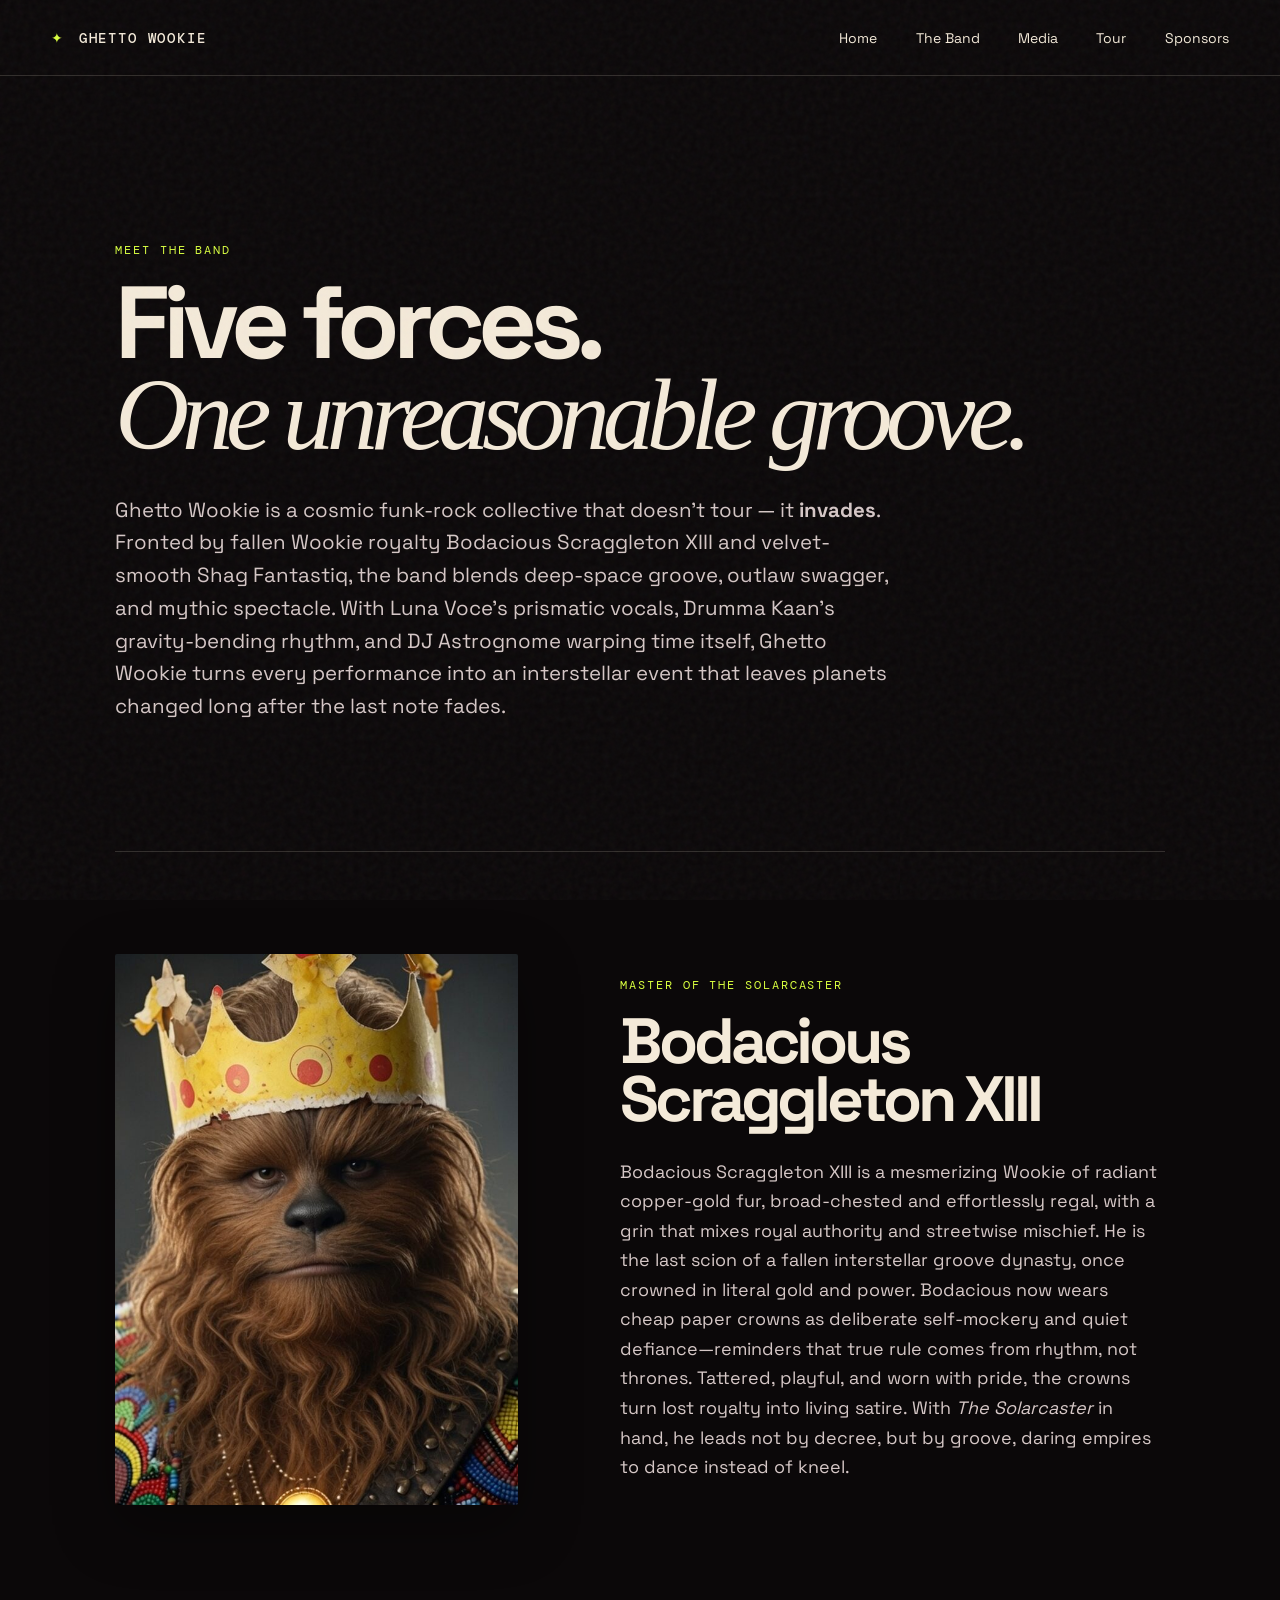
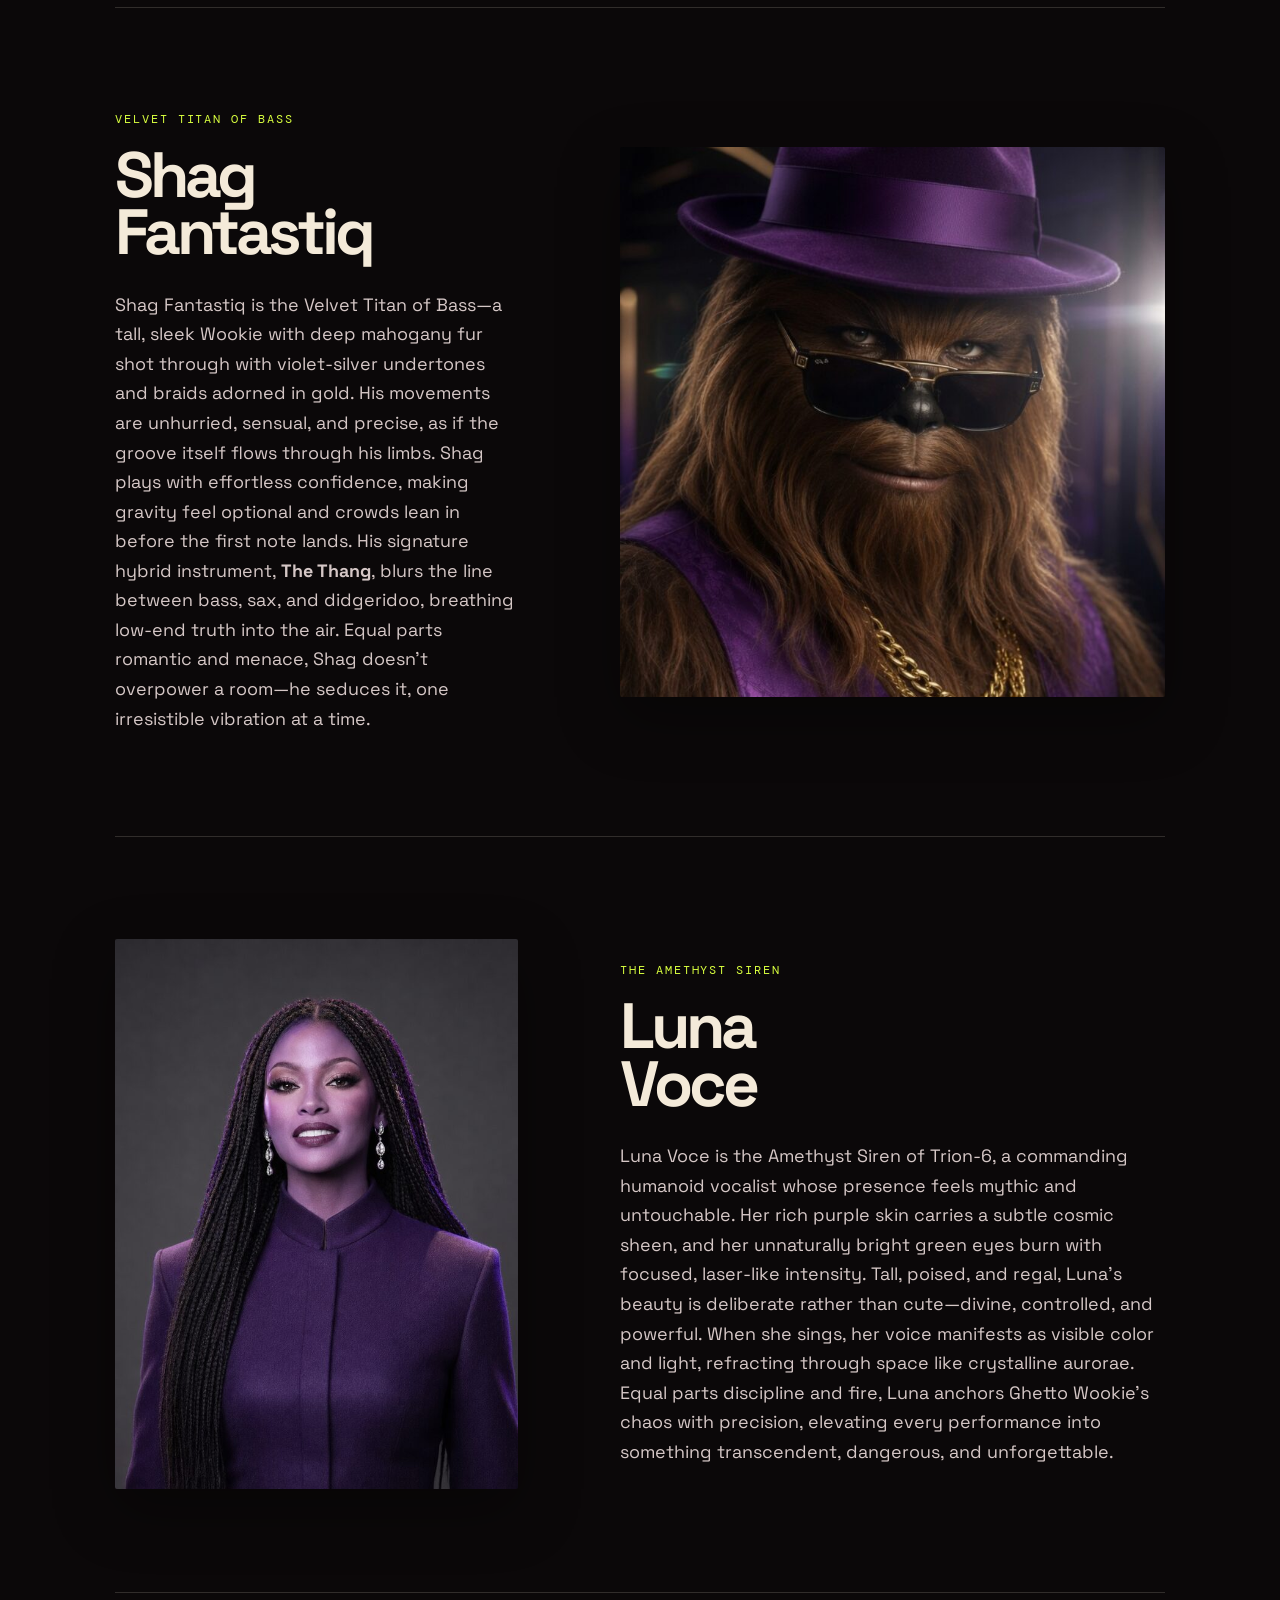
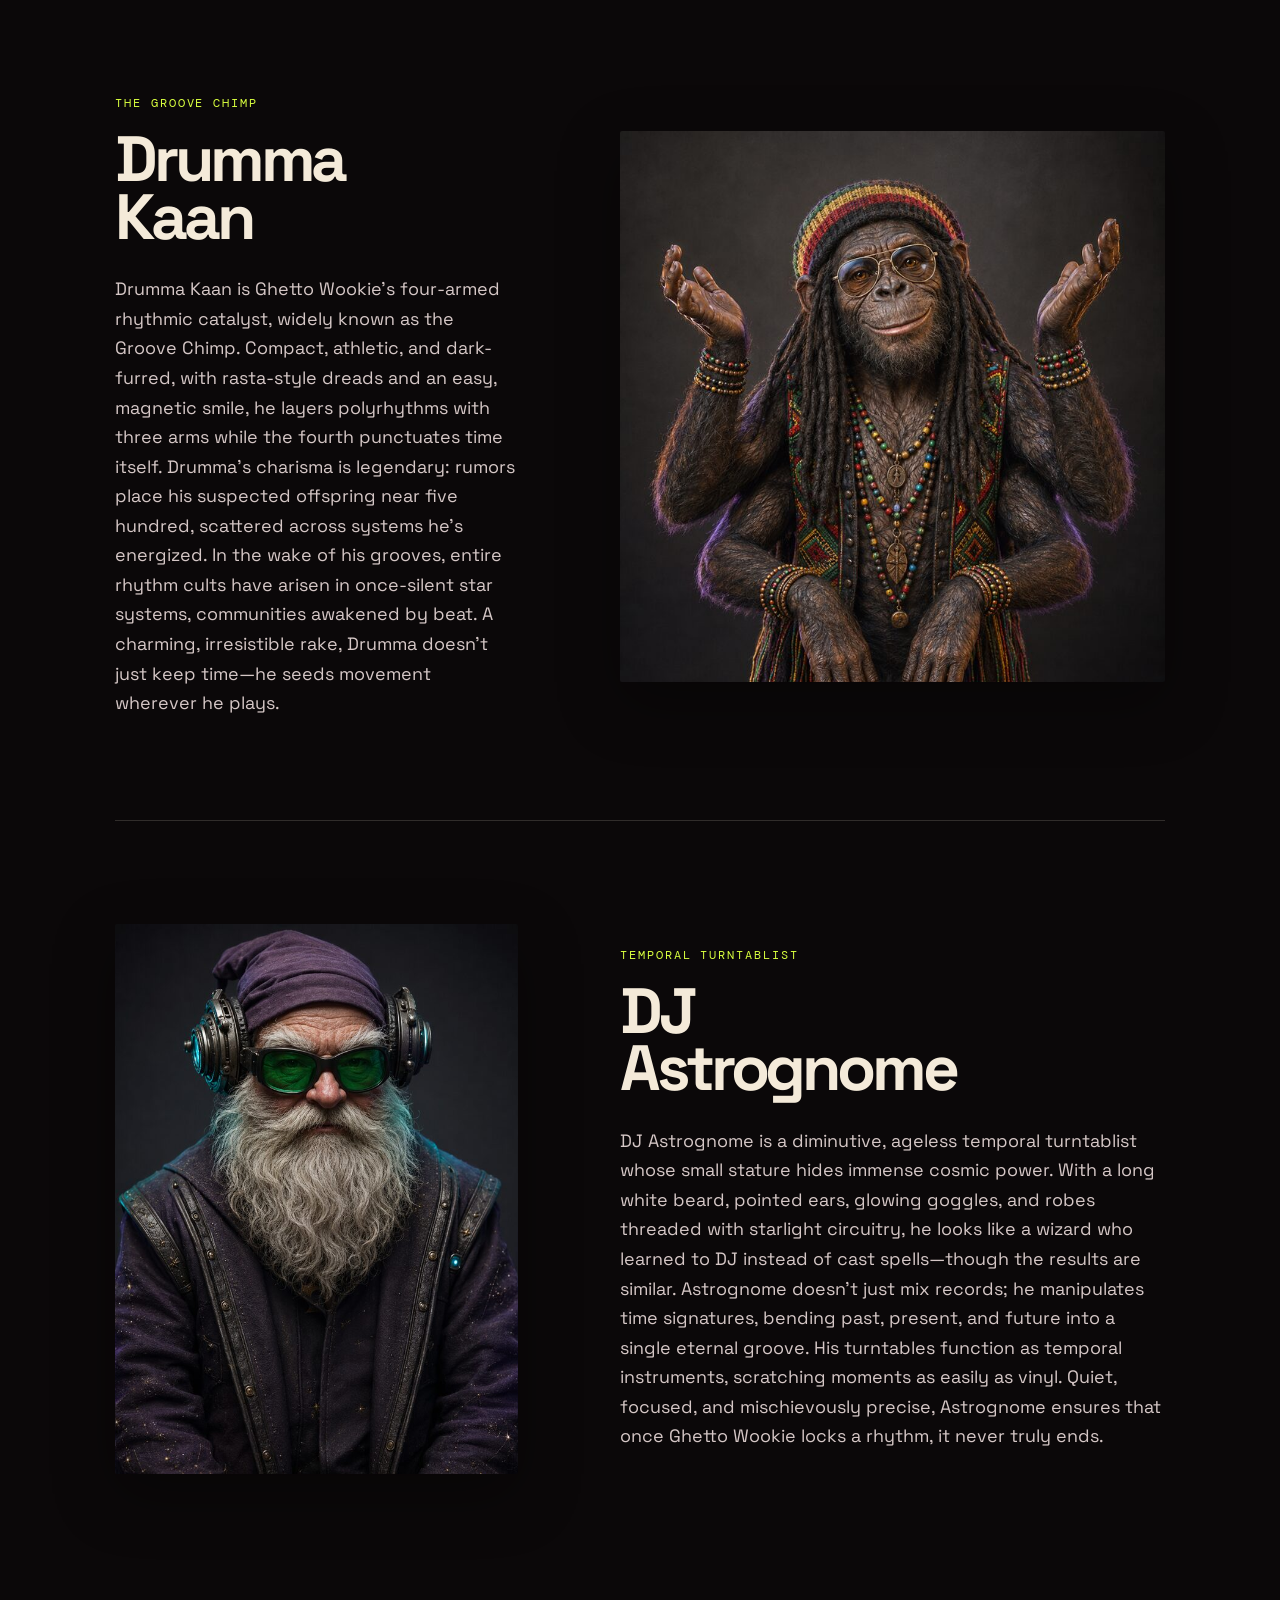
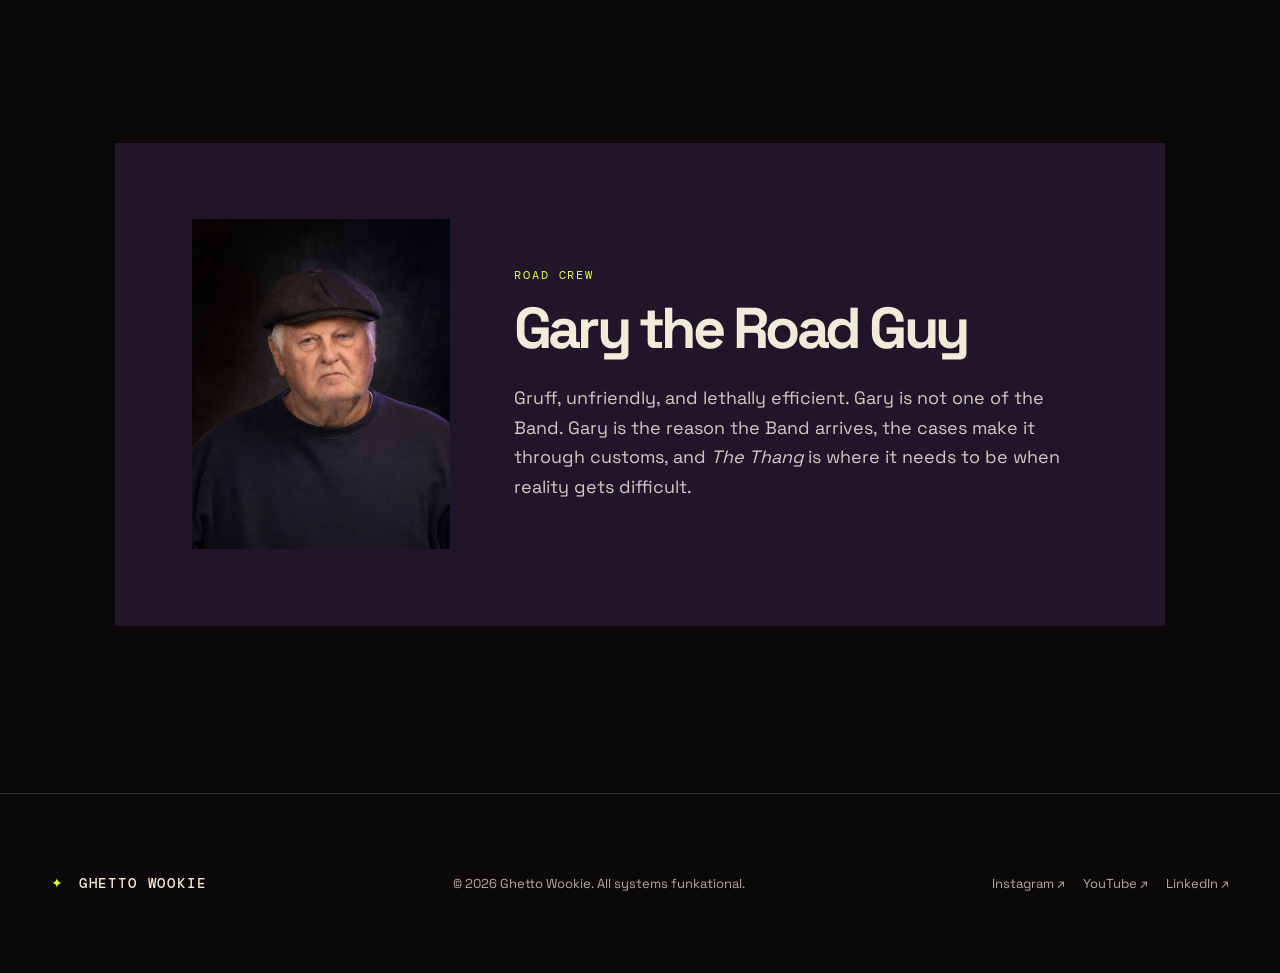
==== commit 5e6d58c9: "Remove standalone trivia from site navigation" ====
--- a/about.html
+++ b/about.html
@@ -20,7 +20,6 @@
       <a href="about.html" aria-current="page">The Band</a>
       <a href="media.html">Media</a>
       <a href="invasions.html">Tour</a>
-      <a href="trivia.html">Trivia</a>
       <a href="sponsors.html">Sponsors</a>
     </nav>
   </header>
